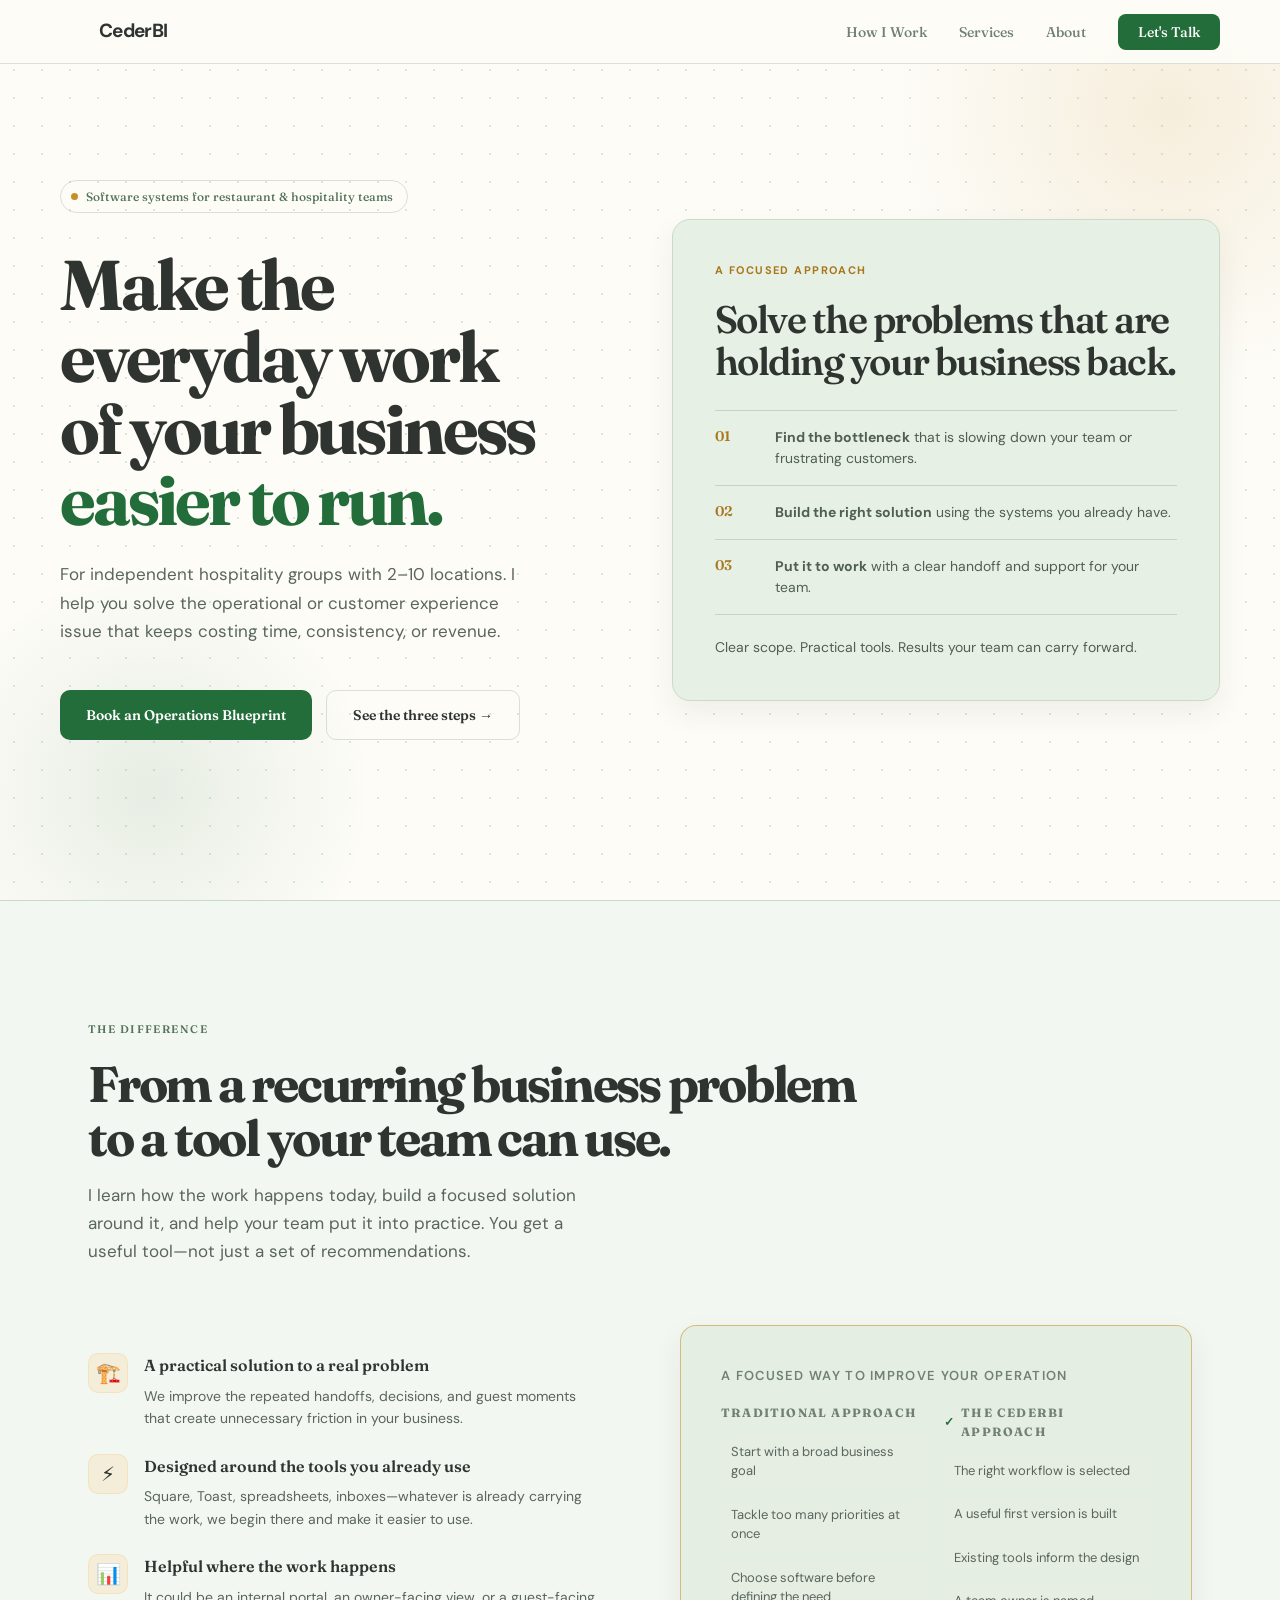
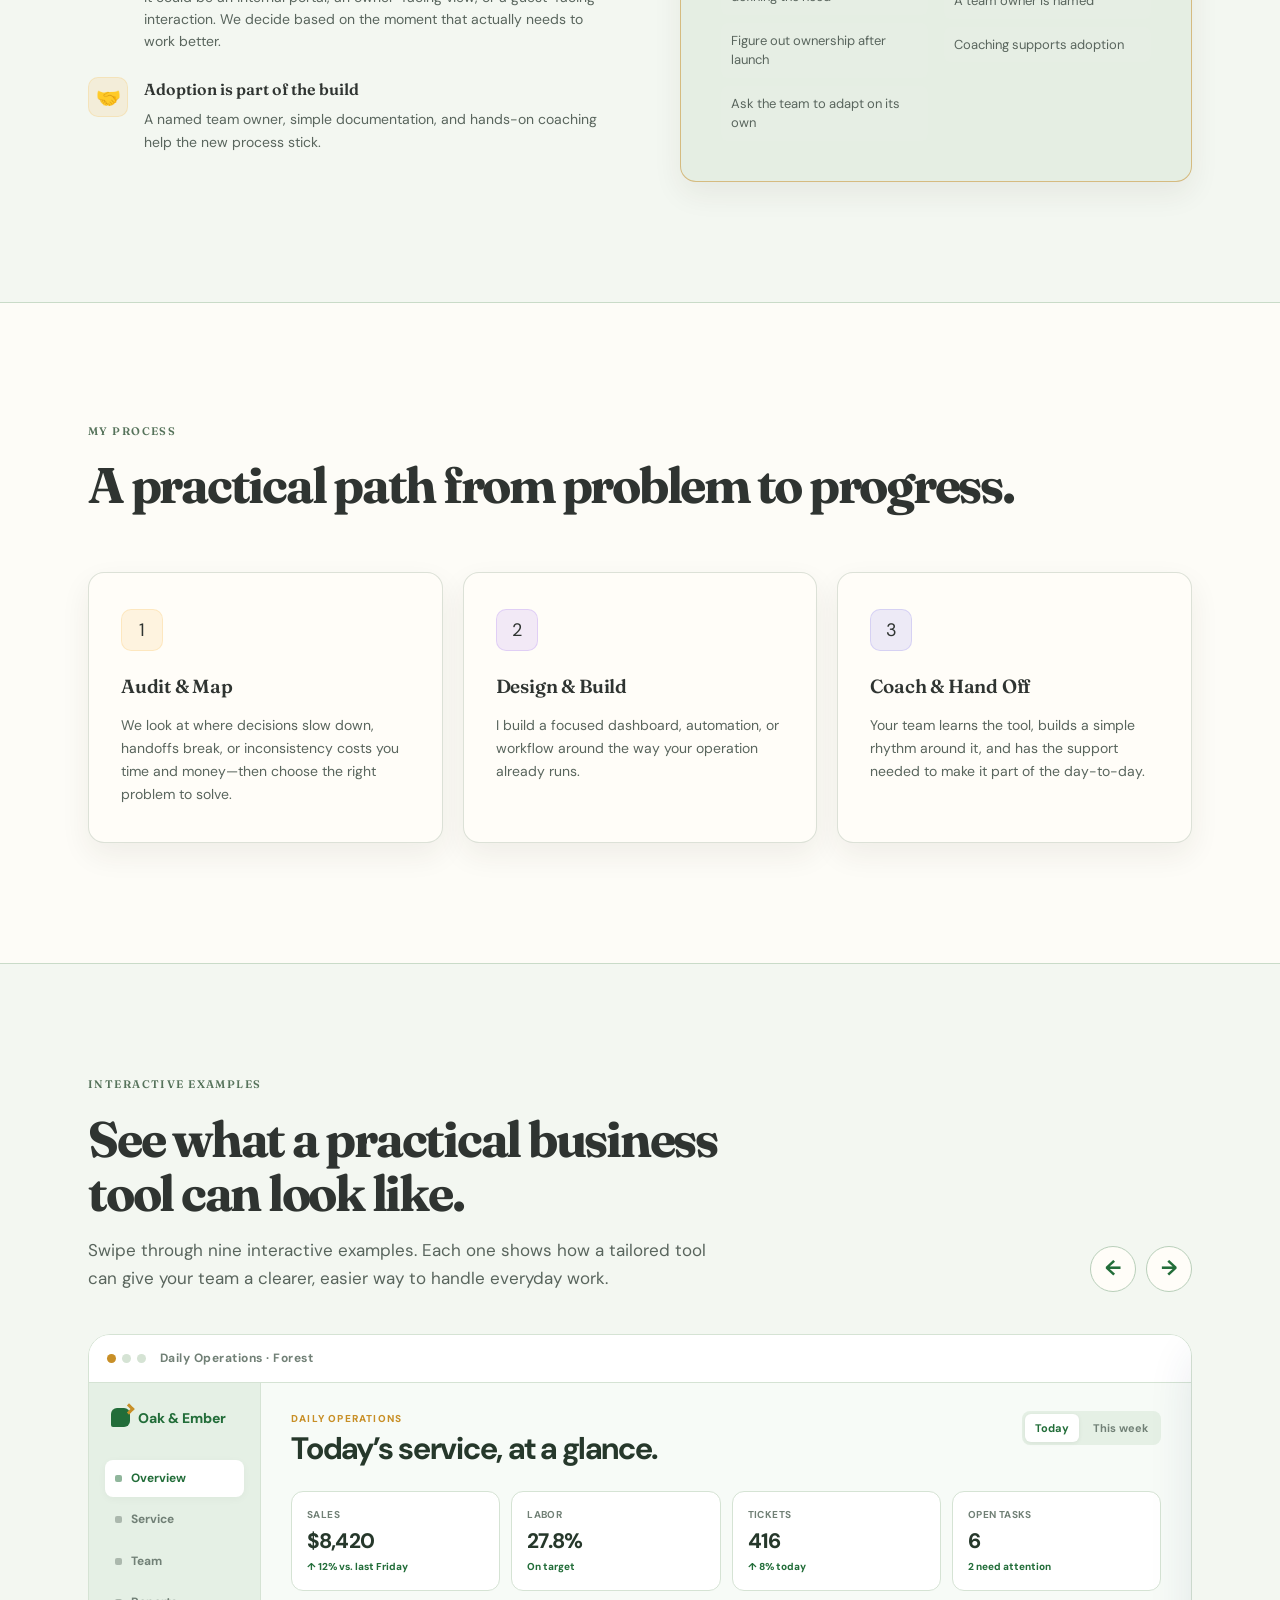
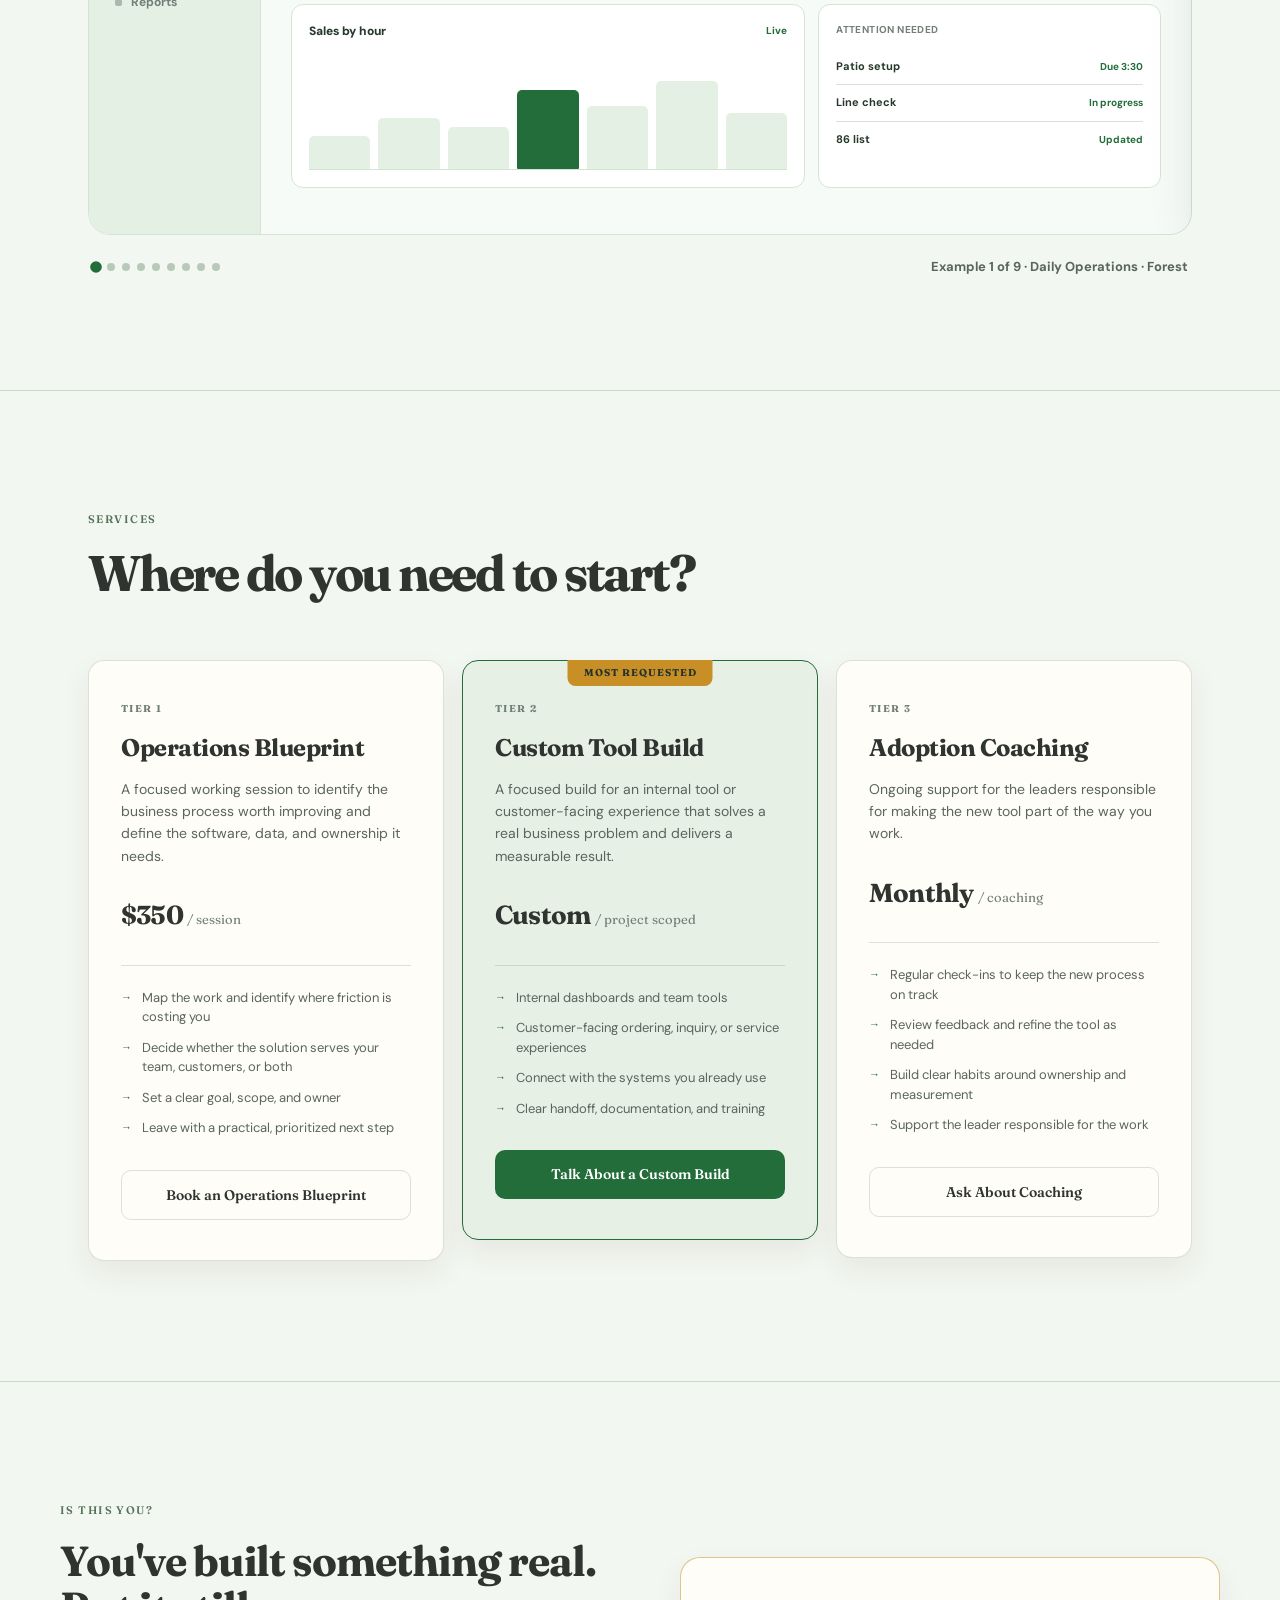
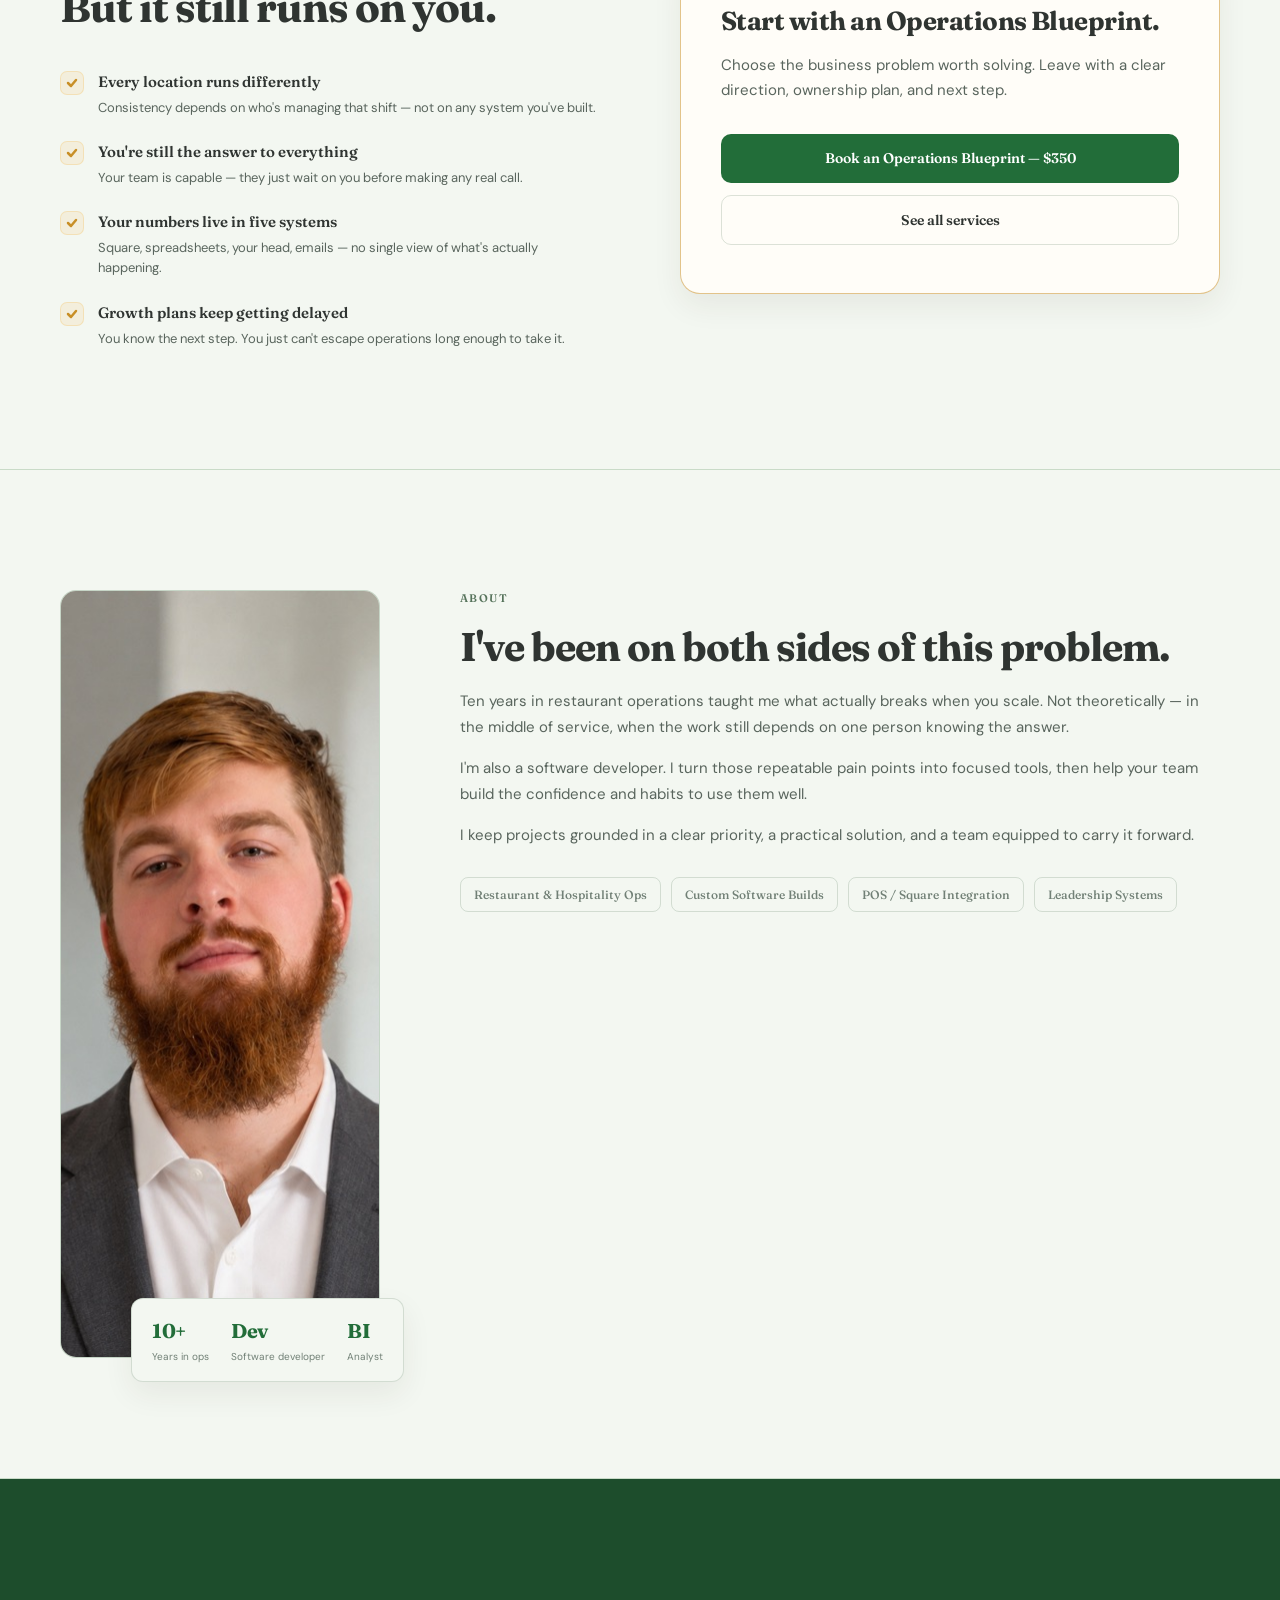
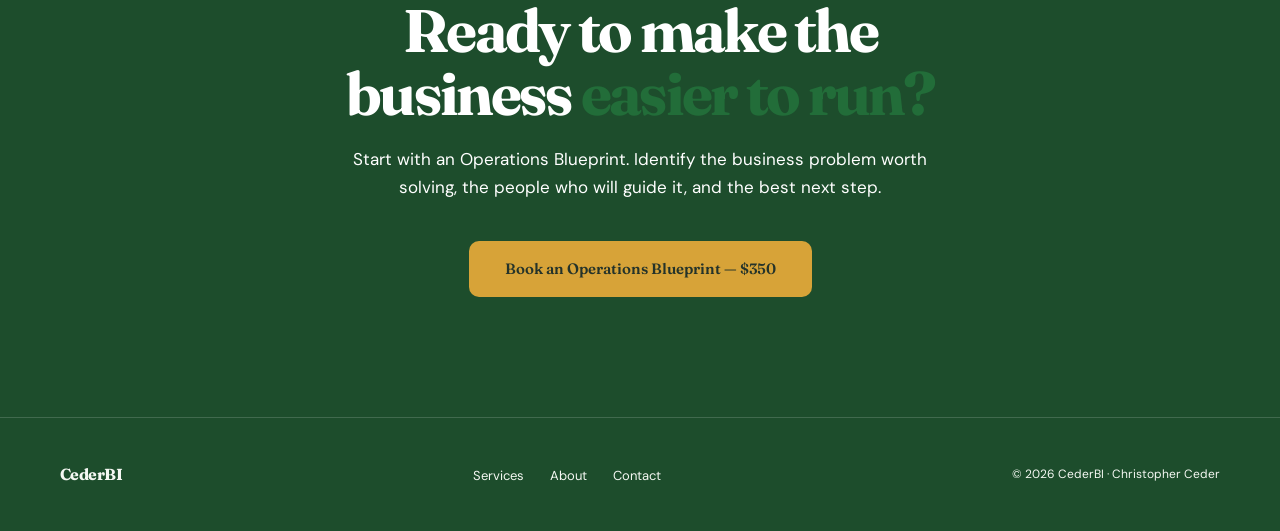
==== index.html @ c10fa360 "Add interactive product showcase and cache-bust site scripts" ====
<!DOCTYPE html>
<html lang="en">
<head>
  <meta charset="UTF-8" />
  <meta name="viewport" content="width=device-width, initial-scale=1.0" />
  <title>Workflow Tool Builder for Independent Hospitality Groups | CederBI</title>
  <meta name="description" content="CederBI helps independent hospitality groups with 2–10 locations solve operational and customer experience problems with practical tools their teams can own." />
  <link rel="canonical" href="https://cederbi.com/" />
  <meta property="og:title" content="CederBI | Workflow tools for independent hospitality groups" />
  <meta property="og:description" content="Practical tools that help hospitality teams solve the problems holding them back." />
  <meta property="og:type" content="website" />
  <meta property="og:url" content="https://cederbi.com/" />
  <meta property="og:image" content="https://cederbi.com/logo.png" />
  <meta name="twitter:card" content="summary" />
  <script type="application/ld+json">
  {
    "@context": "https://schema.org",
    "@type": "ProfessionalService",
    "name": "CederBI",
    "url": "https://cederbi.com/",
    "email": "christopher@cederbi.com",
    "telephone": "+1-512-540-5634",
    "description": "Workflow tools and adoption coaching for independent hospitality groups with 2–10 locations.",
    "founder": { "@type": "Person", "name": "Christopher Ceder" },
    "areaServed": ["Iowa", "Nebraska", "Texas"]
  }
  </script>

  <!-- FONTS: Fraunces (display) + DM Sans (body) -->
  <link rel="preconnect" href="https://fonts.googleapis.com" />
  <link rel="preconnect" href="https://fonts.gstatic.com" crossorigin />
  <link href="https://fonts.googleapis.com/css2?family=DM+Sans:wght@400;500;600;700&family=Fraunces:opsz,wght@9..144,500;9..144,600;9..144,700&display=swap" rel="stylesheet" />
  <link rel="icon" type="image/png" href="favicon.png" />
  <style>
    /* =====================================================
       CEDERBI — DESIGN SYSTEM
       Dark theme: deep blue-black canvas + amber/violet gradient accent
       ===================================================== */

    :root {
      /* — Backgrounds — */
      --bg-0: #090B0F;
      --bg-1: #0F1117;
      --bg-2: #14161E;
      --bg-3: #1A1C26;

      /* — Borders — */
      --bdr: rgba(255, 255, 255, 0.07);
      --bdr-hover: rgba(255, 255, 255, 0.14);
      --bdr-accent: rgba(124, 58, 237, 0.28);

      /* — Brand: amber → violet → indigo — */
      --c-amber:  #F59E0B;
      --c-violet: #7C3AED;
      --c-indigo: #4F46E5;
      --grad:   linear-gradient(135deg, #F59E0B 0%, #7C3AED 52%, #4F46E5 100%);
      --grad-h: linear-gradient(90deg,  #F59E0B 0%, #7C3AED 52%, #4F46E5 100%);

      /* — Text — */
      --t1: #F1F5F9;
      --t2: #94A3B8;
      --t3: #475569;

      /* — Typography — */
      --f-disp: 'Space Grotesk', system-ui, sans-serif;
      --f-body: 'Inter', system-ui, sans-serif;

      /* — Layout — */
      --max-w: 1160px;
      --sp: 120px;
      --r:  16px;
    }

    *, *::before, *::after { box-sizing: border-box; margin: 0; padding: 0; }
    html { scroll-behavior: smooth; }
    body {
      background: var(--bg-0);
      color: var(--t1);
      font-family: var(--f-body);
      font-size: 16px;
      line-height: 1.6;
      -webkit-font-smoothing: antialiased;
    }

    /* ---- SHARED UTILITIES ---- */
    .wrap {
      max-width: var(--max-w);
      margin: 0 auto;
      padding: 0 28px;
    }

    .grad-text {
      background: var(--grad);
      -webkit-background-clip: text;
      -webkit-text-fill-color: transparent;
      background-clip: text;
    }

    /* Gradient accent line between sections */
    .rule {
      width: 100%;
      height: 1px;
      background: var(--grad-h);
      opacity: 0.22;
    }

    .eyebrow {
      display: block;
      font-family: var(--f-disp);
      font-size: 11px;
      font-weight: 600;
      letter-spacing: 0.13em;
      text-transform: uppercase;
      color: var(--t3);
      margin-bottom: 18px;
    }

    /* ---- BUTTONS ---- */
    .btn {
      display: inline-flex;
      align-items: center;
      justify-content: center;
      gap: 8px;
      font-family: var(--f-disp);
      font-weight: 600;
      font-size: 14px;
      border-radius: 10px;
      text-decoration: none;
      padding: 13px 26px;
      transition: opacity 0.2s ease, transform 0.2s ease;
      cursor: pointer;
      border: none;
    }
    .btn:hover { transform: translateY(-1px); }

    .btn-primary {
      background: var(--grad);
      color: #07060A;
    }
    .btn-primary:hover { opacity: 0.87; }

    .btn-ghost {
      background: transparent;
      color: var(--t2);
      border: 1px solid var(--bdr);
    }
    .btn-ghost:hover { border-color: var(--bdr-hover); color: var(--t1); }

    /* ---- NAVIGATION ---- */
    nav {
      position: fixed;
      top: 0; left: 0; right: 0;
      z-index: 200;
      padding: 0 28px;
      height: 64px;
      display: flex;
      align-items: center;
      background: rgba(9, 11, 15, 0.65);
      backdrop-filter: blur(20px);
      -webkit-backdrop-filter: blur(20px);
      border-bottom: 1px solid var(--bdr);
      transition: background 0.3s;
    }

    .nav-inner {
      width: 100%;
      max-width: var(--max-w);
      margin: 0 auto;
      display: flex;
      align-items: center;
      justify-content: space-between;
    }

    .nav-logo {
      font-family: var(--f-disp);
      font-size: 18px;
      font-weight: 700;
      letter-spacing: -0.02em;
      color: var(--t1);
      text-decoration: none;
    }

    .nav-links {
      display: flex;
      align-items: center;
      gap: 32px;
      list-style: none;
    }
    .nav-links a {
      font-family: var(--f-disp);
      font-size: 14px;
      font-weight: 500;
      color: var(--t3);
      text-decoration: none;
      transition: color 0.2s;
    }
    .nav-links a:hover { color: var(--t1); }

    .nav-cta {
      font-family: var(--f-disp);
      font-size: 13px;
      font-weight: 600;
      background: var(--grad);
      color: #07060A !important;
      padding: 9px 20px;
      border-radius: 8px;
      text-decoration: none;
      transition: opacity 0.2s;
    }
    .nav-cta:hover { opacity: 0.85; }

    /* ---- HERO ---- */
    .hero {
      min-height: 100vh;
      padding: 120px 28px 100px;
      display: flex;
      align-items: center;
      position: relative;
      overflow: hidden;
    }

    /* Dot grid background */
    .hero::before {
      content: '';
      position: absolute;
      inset: 0;
      background-image: radial-gradient(circle, rgba(255,255,255,0.045) 1px, transparent 1px);
      background-size: 28px 28px;
      pointer-events: none;
    }

    /* Ambient glows */
    .hero-glow-v {
      position: absolute;
      top: -180px; right: -180px;
      width: 580px; height: 580px;
      background: radial-gradient(circle, rgba(124,58,237,0.11) 0%, transparent 68%);
      pointer-events: none;
    }

    .hero-glow-a {
      position: absolute;
      bottom: -120px; left: -80px;
      width: 460px; height: 460px;
      background: radial-gradient(circle, rgba(245,158,11,0.07) 0%, transparent 68%);
      pointer-events: none;
    }

    .hero-inner {
      position: relative;
      z-index: 1;
      max-width: var(--max-w);
      margin: 0 auto;
      width: 100%;
      display: grid;
      grid-template-columns: 1fr 1fr;
      gap: 64px;
      align-items: center;
    }

    .hero-left { display: flex; flex-direction: column; }

    .hero-pill {
      display: inline-flex;
      align-items: center;
      gap: 8px;
      border: 1px solid var(--bdr);
      border-radius: 100px;
      padding: 6px 14px 6px 10px;
      font-family: var(--f-disp);
      font-size: 12px;
      font-weight: 500;
      color: var(--t3);
      margin-bottom: 36px;
      width: fit-content;
    }

    .hero-pill-dot {
      width: 7px; height: 7px; border-radius: 50%;
      background: var(--c-amber);
    }

    .hero h1 {
      font-family: var(--f-disp);
      font-size: clamp(40px, 5.5vw, 72px);
      font-weight: 700;
      letter-spacing: -0.03em;
      line-height: 1.02;
      color: var(--t1);
      margin-bottom: 24px;
    }

    .hero-sub {
      font-size: 17px;
      color: var(--t2);
      line-height: 1.68;
      max-width: 460px;
      margin-bottom: 44px;
    }

    .hero-actions {
      display: flex;
      gap: 14px;
      flex-wrap: wrap;
    }

    /* Dashboard mockup */
    .dash-window {
      background: #0D0F18;
      border: 1px solid rgba(255,255,255,0.09);
      border-radius: 14px;
      overflow: hidden;
      box-shadow:
        0 0 0 1px rgba(124, 58, 237, 0.18),
        0 32px 64px rgba(0, 0, 0, 0.65);
    }

    .dash-chrome {
      display: flex;
      align-items: center;
      gap: 8px;
      padding: 10px 14px;
      border-bottom: 1px solid rgba(255,255,255,0.06);
      background: rgba(255,255,255,0.025);
    }

    .dash-chrome-dots { display: flex; gap: 5px; }
    .dash-chrome-dot { width: 9px; height: 9px; border-radius: 50%; }

    .dash-chrome-title {
      font-family: var(--f-disp);
      font-size: 11px;
      color: var(--t3);
      letter-spacing: 0.04em;
      margin-left: 6px;
    }

    .dash-body { padding: 14px; display: flex; flex-direction: column; gap: 10px; }

    .dash-kpis { display: grid; grid-template-columns: repeat(3,1fr); gap: 8px; }
    .dash-kpi {
      background: rgba(255,255,255,0.035);
      border: 1px solid rgba(255,255,255,0.07);
      border-radius: 8px;
      padding: 10px 12px;
    }
    .dash-kpi-val {
      font-family: var(--f-disp);
      font-size: 18px;
      font-weight: 700;
      color: var(--t1);
    }
    .dash-kpi-lbl {
      font-family: var(--f-disp);
      font-size: 10px;
      color: var(--t3);
      margin-top: 3px;
    }

    .dash-row { display: grid; grid-template-columns: 1fr 1fr; gap: 8px; }

    .dash-chart {
      background: rgba(255,255,255,0.025);
      border: 1px solid rgba(255,255,255,0.06);
      border-radius: 8px;
      padding: 10px 10px 6px;
    }
    .dash-chart-lbl {
      font-family: var(--f-disp);
      font-size: 10px;
      color: var(--t3);
      margin-bottom: 8px;
    }
    .dash-bars {
      display: flex;
      align-items: flex-end;
      gap: 4px;
      height: 52px;
    }
    .dash-bar {
      flex: 1;
      border-radius: 3px 3px 0 0;
      transform-origin: bottom;
      transform: scaleY(0);
      animation: growBar 0.8s cubic-bezier(0.34,1.56,0.64,1) forwards;
    }

    @keyframes growBar {
      to { transform: scaleY(1); }
    }

    .dash-log {
      background: rgba(255,255,255,0.025);
      border: 1px solid rgba(255,255,255,0.06);
      border-radius: 8px;
      padding: 10px 12px;
    }
    .dash-log-lbl {
      font-family: var(--f-disp);
      font-size: 10px;
      color: var(--t3);
      margin-bottom: 8px;
    }
    .dash-log-items { display: flex; flex-direction: column; gap: 8px; }
    .dash-log-item {
      display: flex;
      align-items: flex-start;
      gap: 7px;
      font-family: var(--f-disp);
      font-size: 10px;
      color: var(--t3);
      line-height: 1.4;
    }
    .dash-log-dot {
      width: 5px; height: 5px; border-radius: 50%;
      flex-shrink: 0; margin-top: 3px;
    }

    .dash-caption {
      font-family: var(--f-disp);
      font-size: 11px;
      color: var(--t3);
      text-align: center;
      margin-top: 12px;
      letter-spacing: 0.03em;
    }

    /* ---- SECTION BASE ---- */
    section { padding: var(--sp) 28px; }

    .sec-head {
      margin-bottom: 60px;
    }
    .sec-head h2 {
      font-family: var(--f-disp);
      font-size: clamp(30px, 4vw, 50px);
      font-weight: 700;
      letter-spacing: -0.025em;
      line-height: 1.08;
      color: var(--t1);
    }
    .sec-head p {
      margin-top: 16px;
      font-size: 17px;
      color: var(--t2);
      max-width: 500px;
      line-height: 1.65;
    }

    /* ---- THE BUILD: NOT ADVISE ---- */
    .differentiator {
      background: var(--bg-1);
    }

    .diff-grid {
      display: grid;
      grid-template-columns: 1fr 1fr;
      gap: 80px;
      align-items: center;
    }

    .diff-left h2 {
      font-family: var(--f-disp);
      font-size: clamp(28px, 3.5vw, 42px);
      font-weight: 700;
      letter-spacing: -0.025em;
      line-height: 1.1;
      color: var(--t1);
      margin-bottom: 28px;
    }

    .diff-points {
      list-style: none;
      display: flex;
      flex-direction: column;
      gap: 24px;
    }

    .diff-point {
      display: flex;
      gap: 16px;
      align-items: flex-start;
    }

    .diff-icon {
      width: 40px; height: 40px;
      border-radius: 10px;
      display: flex;
      align-items: center;
      justify-content: center;
      font-size: 20px;
      flex-shrink: 0;
      background: rgba(245,158,11,0.1);
      border: 1px solid rgba(245,158,11,0.15);
    }

    .diff-point h4 {
      font-family: var(--f-disp);
      font-size: 16px;
      font-weight: 600;
      color: var(--t1);
      margin-bottom: 6px;
    }

    .diff-point p {
      font-size: 14px;
      color: var(--t2);
      line-height: 1.6;
    }

    .diff-visual {
      background: var(--bg-2);
      border: 1px solid var(--bdr-accent);
      border-radius: 16px;
      padding: 40px;
      display: flex;
      flex-direction: column;
      gap: 28px;
    }

    .diff-compare {
      display: grid;
      grid-template-columns: 1fr 1fr;
      gap: 16px;
    }

    .diff-col h5 {
      font-family: var(--f-disp);
      font-size: 12px;
      font-weight: 700;
      text-transform: uppercase;
      letter-spacing: 0.1em;
      color: var(--t3);
      margin-bottom: 12px;
      display: flex;
      align-items: center;
      gap: 6px;
    }

    .diff-col-bad { color: var(--t3); }
    .diff-col-good { color: var(--c-amber); }

    .diff-items {
      list-style: none;
      display: flex;
      flex-direction: column;
      gap: 8px;
    }

    .diff-items li {
      font-size: 13px;
      color: var(--t2);
      line-height: 1.5;
      padding: 8px 10px;
      background: rgba(255,255,255,0.025);
      border-radius: 6px;
    }

    /* ---- APPROACH ---- */
    .approach {
      background: var(--bg-0);
    }

    .approach-grid {
      display: grid;
      grid-template-columns: repeat(3,1fr);
      gap: 20px;
    }

    .approach-card {
      background: var(--bg-1);
      border: 1px solid var(--bdr);
      border-radius: var(--r);
      padding: 36px 32px;
      transition: border-color 0.25s ease, transform 0.25s ease;
    }
    .approach-card:hover {
      border-color: var(--bdr-hover);
      transform: translateY(-2px);
    }

    .approach-icon {
      width: 42px; height: 42px;
      border-radius: 10px;
      display: flex;
      align-items: center;
      justify-content: center;
      font-size: 18px;
      margin-bottom: 20px;
    }

    .approach-card h3 {
      font-family: var(--f-disp);
      font-size: 19px;
      font-weight: 600;
      letter-spacing: -0.01em;
      color: var(--t1);
      margin-bottom: 12px;
    }
    .approach-card p {
      font-size: 14px;
      color: var(--t2);
      line-height: 1.65;
    }

    /* ---- SERVICES ---- */
    .services {
      background: var(--bg-1);
    }

    .services-grid {
      display: grid;
      grid-template-columns: repeat(3,1fr);
      gap: 18px;
      align-items: start;
    }

    .svc-card {
      border: 1px solid var(--bdr);
      border-radius: var(--r);
      padding: 40px 32px;
      background: var(--bg-2);
      transition: border-color 0.25s ease, transform 0.25s ease;
    }
    .svc-card:hover {
      border-color: var(--bdr-hover);
      transform: translateY(-2px);
    }

    .svc-card.svc-featured {
      border-color: var(--bdr-accent);
      position: relative;
    }

    .svc-badge {
      position: absolute;
      top: -1px; left: 50%;
      transform: translateX(-50%);
      background: var(--grad);
      color: #07060A;
      font-family: var(--f-disp);
      font-size: 10px;
      font-weight: 700;
      letter-spacing: 0.1em;
      text-transform: uppercase;
      padding: 5px 16px;
      border-radius: 0 0 8px 8px;
      white-space: nowrap;
    }

    .svc-tier {
      font-family: var(--f-disp);
      font-size: 10px;
      font-weight: 700;
      letter-spacing: 0.13em;
      text-transform: uppercase;
      color: var(--t3);
      margin-bottom: 12px;
    }

    .svc-card h3 {
      font-family: var(--f-disp);
      font-size: 24px;
      font-weight: 700;
      letter-spacing: -0.02em;
      color: var(--t1);
      margin-bottom: 10px;
    }

    .svc-desc {
      font-size: 14px;
      color: var(--t2);
      line-height: 1.6;
      margin-bottom: 28px;
    }

    .svc-price {
      font-family: var(--f-disp);
      font-size: 26px;
      font-weight: 700;
      letter-spacing: -0.03em;
      color: var(--t1);
      margin-bottom: 28px;
    }
    .svc-price small {
      font-size: 13px;
      font-weight: 400;
      color: var(--t3);
      letter-spacing: 0;
    }

    .svc-divider {
      height: 1px;
      background: var(--bdr);
      margin-bottom: 22px;
    }

    .svc-list {
      list-style: none;
      display: flex;
      flex-direction: column;
      gap: 11px;
      margin-bottom: 32px;
    }
    .svc-list li {
      display: flex;
      gap: 10px;
      font-size: 13px;
      color: var(--t2);
      line-height: 1.5;
    }
    .svc-list li::before {
      content: '→';
      font-family: var(--f-disp);
      font-size: 11px;
      color: var(--c-violet);
      flex-shrink: 0;
      margin-top: 1px;
    }

    /* ---- IS THIS YOU ---- */
    .ity {
      background: var(--bg-0);
    }

    .ity-inner {
      max-width: var(--max-w);
      margin: 0 auto;
      display: grid;
      grid-template-columns: 1fr 1fr;
      gap: 80px;
      align-items: center;
    }

    .ity-list {
      list-style: none;
      display: flex;
      flex-direction: column;
      gap: 22px;
    }

    .ity-item {
      display: flex;
      gap: 14px;
      align-items: flex-start;
    }

    .ity-check {
      width: 24px; height: 24px;
      border-radius: 7px;
      background: rgba(245,158,11,0.09);
      border: 1px solid rgba(245,158,11,0.18);
      display: flex;
      align-items: center;
      justify-content: center;
      flex-shrink: 0;
      margin-top: 1px;
    }
    .ity-check svg {
      width: 12px; height: 12px;
      stroke: var(--c-amber);
      fill: none;
      stroke-width: 2.5;
      stroke-linecap: round;
      stroke-linejoin: round;
    }

    .ity-item h4 {
      font-family: var(--f-disp);
      font-size: 15px;
      font-weight: 600;
      color: var(--t1);
      margin-bottom: 4px;
    }
    .ity-item p {
      font-size: 13px;
      color: var(--t2);
      line-height: 1.55;
    }

    .ity-card {
      background: var(--bg-1);
      border: 1px solid var(--bdr-accent);
      border-radius: 20px;
      padding: 48px 40px;
    }
    .ity-card h3 {
      font-family: var(--f-disp);
      font-size: 26px;
      font-weight: 700;
      letter-spacing: -0.02em;
      line-height: 1.2;
      color: var(--t1);
      margin-bottom: 16px;
    }
    .ity-card p {
      font-size: 15px;
      color: var(--t2);
      line-height: 1.65;
      margin-bottom: 32px;
    }
    .ity-card .btn {
      width: 100%;
      margin-bottom: 12px;
    }
    .ity-card .btn:last-child {
      margin-bottom: 0;
    }

    /* ---- ABOUT MINI ---- */
    .about-mini {
      background: var(--bg-1);
    }

    .about-inner {
      max-width: var(--max-w);
      margin: 0 auto;
      display: grid;
      grid-template-columns: 320px 1fr;
      gap: 80px;
      align-items: start;
    }

    .about-photo-wrap {
      position: relative;
    }

    .about-photo-placeholder {
      width: 100%;
      aspect-ratio: 3/4;
      background: var(--bg-2);
      border: 1px solid var(--bdr);
      border-radius: 16px;
      display: flex;
      align-items: center;
      justify-content: center;
      color: var(--t3);
      font-family: var(--f-disp);
      font-size: 12px;
    }

    .about-float-card {
      position: absolute;
      bottom: -24px; right: -24px;
      background: var(--bg-1);
      border: 1px solid var(--bdr);
      border-radius: 12px;
      padding: 16px 20px;
      backdrop-filter: blur(12px);
    }
    .about-float-stats {
      display: flex;
      gap: 22px;
    }
    .about-float-stat h5 {
      font-family: var(--f-disp);
      font-size: 20px;
      font-weight: 700;
      letter-spacing: -0.02em;
      background: var(--grad);
      -webkit-background-clip: text;
      -webkit-text-fill-color: transparent;
      background-clip: text;
    }
    .about-float-stat p {
      font-size: 10px;
      color: var(--t3);
      margin-top: 2px;
    }

    .about-content h2 {
      font-family: var(--f-disp);
      font-size: clamp(26px, 3.5vw, 40px);
      font-weight: 700;
      letter-spacing: -0.025em;
      line-height: 1.1;
      color: var(--t1);
      margin-bottom: 20px;
    }
    .about-content p {
      font-size: 15px;
      color: var(--t2);
      line-height: 1.7;
      margin-bottom: 16px;
    }

    .about-tags {
      display: flex;
      flex-wrap: wrap;
      gap: 10px;
      margin-top: 28px;
    }
    .about-tag {
      font-family: var(--f-disp);
      font-size: 12px;
      font-weight: 500;
      color: var(--t3);
      border: 1px solid var(--bdr);
      border-radius: 8px;
      padding: 7px 13px;
    }

    /* ---- FINAL CTA ---- */
    .final-cta {
      background: var(--bg-0);
      padding: var(--sp) 28px;
      text-align: center;
    }
    .final-cta-inner {
      max-width: 600px;
      margin: 0 auto;
    }

    .final-cta h2 {
      font-family: var(--f-disp);
      font-size: clamp(34px, 5vw, 60px);
      font-weight: 700;
      letter-spacing: -0.03em;
      line-height: 1.05;
      color: var(--t1);
      margin-bottom: 20px;
    }
    .final-cta p {
      font-size: 17px;
      color: var(--t2);
      line-height: 1.65;
      margin-bottom: 40px;
    }

    /* ---- FOOTER ---- */
    footer {
      border-top: 1px solid var(--bdr);
      padding: 44px 28px;
      background: var(--bg-0);
    }
    .footer-inner {
      max-width: var(--max-w);
      margin: 0 auto;
      display: flex;
      align-items: center;
      justify-content: space-between;
    }
    .footer-logo {
      font-family: var(--f-disp);
      font-size: 16px;
      font-weight: 700;
      color: var(--t1);
      text-decoration: none;
    }
    .footer-nav {
      display: flex;
      gap: 26px;
      list-style: none;
    }
    .footer-nav a {
      font-size: 13px;
      color: var(--t3);
      text-decoration: none;
      transition: color 0.2s;
    }
    .footer-nav a:hover {
      color: var(--t1);
    }
    .footer-copy {
      font-size: 12px;
      color: var(--t3);
    }

    /* ---- REVEAL ---- */
    .reveal {
      opacity: 0;
      transform: translateY(22px);
      transition: opacity 0.65s ease, transform 0.65s ease;
    }
    .reveal.in {
      opacity: 1;
      transform: translateY(0);
    }
    .d1 { transition-delay: 0.08s; }
    .d2 { transition-delay: 0.16s; }
    .d3 { transition-delay: 0.24s; }

    @media (prefers-reduced-motion: reduce) {
      .reveal { opacity: 1; transform: none; transition: none; }
      .dash-bar { animation: none; transform: scaleY(1); }
    }

    /* ---- RESPONSIVE ---- */
    @media (max-width: 960px) {
      :root { --sp: 80px; }

      .hero-inner {
        grid-template-columns: 1fr;
      }
      .hero-right {
        display: none;
      }

      .diff-grid,
      .approach-grid,
      .services-grid,
      .ity-inner {
        grid-template-columns: 1fr;
        gap: 48px;
      }

      .about-inner {
        grid-template-columns: 1fr;
      }
      .about-float-card {
        position: static;
        margin-top: 16px;
      }

      .footer-inner {
        flex-direction: column;
        gap: 20px;
        text-align: center;
      }
      .footer-nav {
        justify-content: center;
      }

      nav .nav-links {
        display: none;
      }
    }
  </style>
  <link rel="stylesheet" href="site.css?v=20260731-1" />
</head>
<body>
  <a class="skip-link" href="#main-content">Skip to content</a>

  <!-- ===================== NAVIGATION ===================== -->
  <nav id="nav">
    <div class="nav-inner">
      <a class="nav-logo" href="index.html"><span class="brand-mark" aria-hidden="true"><img src="logo.png" alt="" /></span><span>CederBI</span></a>
      <button class="nav-toggle" type="button" aria-expanded="false" aria-controls="primary-navigation">Menu</button>
      <ul class="nav-links" id="primary-navigation">
        <li><a href="#approach">How I Work</a></li>
        <li><a href="services.html">Services</a></li>
        <li><a href="about.html">About</a></li>
        <li><a class="nav-cta" href="contact.html">Let's Talk</a></li>
      </ul>
    </div>
  </nav>

  <main id="main-content">

  <!-- ===================== HERO ===================== -->
  <section class="hero">
    <div class="hero-glow-v"></div>
    <div class="hero-glow-a"></div>
    <div class="hero-inner">

      <div class="hero-left reveal">
        <div class="hero-pill">
          <span class="hero-pill-dot"></span>
          Software systems for restaurant & hospitality teams
        </div>
        <h1>
          Make the everyday work<br>of your business
          <span class="grad-text">easier to run.</span>
        </h1>
        <p class="hero-sub">
          For independent hospitality groups with 2–10 locations. I help you solve the operational or customer experience issue that keeps costing time, consistency, or revenue.
        </p>
        <div class="hero-actions">
          <a class="btn btn-primary" href="contact.html">Book an Operations Blueprint</a>
          <a class="btn btn-ghost" href="#approach">See the three steps →</a>
        </div>
      </div>

      <aside class="hero-right reveal d2 focus-card" aria-label="What a focused CederBI project delivers">
        <p class="focus-card-label">A focused approach</p>
        <h2>Solve the problems that are holding your business back.</h2>
        <div class="focus-card-steps">
          <div><span>01</span><p><strong>Find the bottleneck</strong> that is slowing down your team or frustrating customers.</p></div>
          <div><span>02</span><p><strong>Build the right solution</strong> using the systems you already have.</p></div>
          <div><span>03</span><p><strong>Put it to work</strong> with a clear handoff and support for your team.</p></div>
        </div>
        <p class="focus-card-note">Clear scope. Practical tools. Results your team can carry forward.</p>
      </aside>

    </div>
  </section>

  <div class="rule"></div>

  <!-- ===================== THE DIFFERENTIATOR: I BUILD, NOT ADVISE ===================== -->
  <section class="differentiator">
    <div class="wrap">
      <div class="sec-head reveal">
        <span class="eyebrow">The Difference</span>
        <h2>From a recurring business problem<br>to a tool your team can use.</h2>
        <p>I learn how the work happens today, build a focused solution around it, and help your team put it into practice. You get a useful tool—not just a set of recommendations.</p>
      </div>

      <div class="diff-grid">
        <div class="reveal">
          <ul class="diff-points">
            <li class="diff-point">
              <div class="diff-icon">🏗️</div>
              <div>
                <h4>A practical solution to a real problem</h4>
                <p>We improve the repeated handoffs, decisions, and guest moments that create unnecessary friction in your business.</p>
              </div>
            </li>
            <li class="diff-point">
              <div class="diff-icon">⚡</div>
              <div>
                <h4>Designed around the tools you already use</h4>
                <p>Square, Toast, spreadsheets, inboxes—whatever is already carrying the work, we begin there and make it easier to use.</p>
              </div>
            </li>
            <li class="diff-point">
              <div class="diff-icon">📊</div>
              <div>
                <h4>Helpful where the work happens</h4>
                <p>It could be an internal portal, an owner-facing view, or a guest-facing interaction. We decide based on the moment that actually needs to work better.</p>
              </div>
            </li>
            <li class="diff-point">
              <div class="diff-icon">🤝</div>
              <div>
                <h4>Adoption is part of the build</h4>
                <p>A named team owner, simple documentation, and hands-on coaching help the new process stick.</p>
              </div>
            </li>
          </ul>
        </div>

        <div class="diff-visual reveal d2">
          <div>
            <p style="font-size:13px;color:var(--t3);margin-bottom:16px;text-transform:uppercase;letter-spacing:0.1em;font-weight:600;">A focused way to improve your operation</p>
            <div class="diff-compare">
              <div class="diff-col">
                <h5 class="diff-col-bad">Traditional approach</h5>
                <ul class="diff-items">
                  <li>Start with a broad business goal</li>
                  <li>Tackle too many priorities at once</li>
                  <li>Choose software before defining the need</li>
                  <li>Figure out ownership after launch</li>
                  <li>Ask the team to adapt on its own</li>
                </ul>
              </div>
              <div class="diff-col">
                <h5 class="diff-col-good"><span style="color:#226D39;">✓</span> The CederBI approach</h5>
                <ul class="diff-items">
                  <li>The right workflow is selected</li>
                  <li>A useful first version is built</li>
                  <li>Existing tools inform the design</li>
                  <li>A team owner is named</li>
                  <li>Coaching supports adoption</li>
                </ul>
              </div>
            </div>
          </div>
        </div>
      </div>
    </div>
  </section>

  <div class="rule"></div>

  <!-- ===================== APPROACH ===================== -->
  <section class="approach" id="approach">
    <div class="wrap">
      <div class="sec-head reveal">
        <span class="eyebrow">My Process</span>
        <h2>A practical path from problem to progress.</h2>
      </div>
      <div class="approach-grid">
        <div class="approach-card reveal d1">
          <div class="approach-icon" style="background:rgba(245,158,11,0.1);border:1px solid rgba(245,158,11,0.15);">1</div>
          <h3>Audit & Map</h3>
          <p>We look at where decisions slow down, handoffs break, or inconsistency costs you time and money—then choose the right problem to solve.</p>
        </div>
        <div class="approach-card reveal d2">
          <div class="approach-icon" style="background:rgba(124,58,237,0.1);border:1px solid rgba(124,58,237,0.15);">2</div>
          <h3>Design & Build</h3>
          <p>I build a focused dashboard, automation, or workflow around the way your operation already runs.</p>
        </div>
        <div class="approach-card reveal d3">
          <div class="approach-icon" style="background:rgba(79,70,229,0.1);border:1px solid rgba(79,70,229,0.15);">3</div>
          <h3>Coach & Hand Off</h3>
          <p>Your team learns the tool, builds a simple rhythm around it, and has the support needed to make it part of the day-to-day.</p>
        </div>
      </div>
    </div>
  </section>

  <div class="rule"></div>

  <!-- ===================== INTERACTIVE PRODUCT SHOWCASE ===================== -->
  <section class="product-showcase" id="product-showcase">
    <div class="wrap">
      <div class="showcase-head reveal">
        <div class="sec-head">
          <span class="eyebrow">Interactive examples</span>
          <h2>See what a practical business tool can look like.</h2>
          <p>Swipe through nine interactive examples. Each one shows how a tailored tool can give your team a clearer, easier way to handle everyday work.</p>
        </div>
        <div class="showcase-controls" aria-label="Demo navigation">
          <button class="showcase-arrow" type="button" data-demo-prev aria-label="Previous example">←</button>
          <button class="showcase-arrow" type="button" data-demo-next aria-label="Next example">→</button>
        </div>
      </div>

      <div class="demo-viewport reveal d1" data-demo-carousel tabindex="0" aria-label="Interactive business tool examples">
        <div class="demo-track">
          <!-- Daily operations: Forest -->
          <article class="demo-slide demo-theme-forest" aria-label="Daily Operations dashboard in forest green">
            <div class="demo-frame">
              <div class="demo-window-bar"><i class="demo-window-dot"></i><i class="demo-window-dot"></i><i class="demo-window-dot"></i><span class="demo-window-title">Daily Operations · Forest</span></div>
              <div class="demo-shell">
                <aside class="demo-sidebar"><div class="demo-brand"><i class="demo-brand-mark"></i>Oak &amp; Ember</div><div class="demo-nav-item is-current">Overview</div><div class="demo-nav-item">Service</div><div class="demo-nav-item">Team</div><div class="demo-nav-item">Reports</div></aside>
                <div class="demo-main"><div class="demo-main-top"><div><p class="demo-kicker">Daily operations</p><h3>Today’s service, at a glance.</h3></div><div class="demo-tabs"><button type="button" class="is-active" aria-pressed="true">Today</button><button type="button" aria-pressed="false">This week</button></div></div><div class="demo-metrics"><div class="demo-metric"><p>Sales</p><strong>$8,420</strong><span>↑ 12% vs. last Friday</span></div><div class="demo-metric"><p>Labor</p><strong>27.8%</strong><span>On target</span></div><div class="demo-metric"><p>Tickets</p><strong>416</strong><span>↑ 8% today</span></div><div class="demo-metric"><p>Open tasks</p><strong>6</strong><span>2 need attention</span></div></div><div class="demo-bottom"><div class="demo-chart"><div class="demo-chart-head">Sales by hour <span>Live</span></div><div class="demo-bars"><i style="height:34%"></i><i style="height:53%"></i><i style="height:43%"></i><i class="is-highlight" style="height:82%"></i><i style="height:65%"></i><i style="height:91%"></i><i style="height:58%"></i></div></div><div class="demo-list"><p class="demo-list-title">Attention needed</p><div class="demo-list-row">Patio setup <span>Due 3:30</span></div><div class="demo-list-row">Line check <span>In progress</span></div><div class="demo-list-row">86 list <span>Updated</span></div></div></div></div>
              </div>
            </div>
          </article>

          <!-- Daily operations: Navy -->
          <article class="demo-slide demo-theme-navy" aria-label="Daily Operations dashboard in navy blue">
            <div class="demo-frame"><div class="demo-window-bar"><i class="demo-window-dot"></i><i class="demo-window-dot"></i><i class="demo-window-dot"></i><span class="demo-window-title">Daily Operations · Navy</span></div><div class="demo-shell"><aside class="demo-sidebar"><div class="demo-brand"><i class="demo-brand-mark"></i>Field &amp; Fork</div><div class="demo-nav-item is-current">Overview</div><div class="demo-nav-item">Service</div><div class="demo-nav-item">Team</div><div class="demo-nav-item">Reports</div></aside><div class="demo-main"><div class="demo-main-top"><div><p class="demo-kicker">Daily operations</p><h3>Keep the day moving forward.</h3></div><div class="demo-tabs"><button type="button" class="is-active" aria-pressed="true">Today</button><button type="button" aria-pressed="false">This week</button></div></div><div class="demo-metrics"><div class="demo-metric"><p>Sales</p><strong>$11,260</strong><span>↑ 9% vs. last Friday</span></div><div class="demo-metric"><p>Labor</p><strong>29.1%</strong><span>On target</span></div><div class="demo-metric"><p>Tickets</p><strong>538</strong><span>↑ 11% today</span></div><div class="demo-metric"><p>Open tasks</p><strong>4</strong><span>1 needs attention</span></div></div><div class="demo-bottom"><div class="demo-chart"><div class="demo-chart-head">Sales by hour <span>Live</span></div><div class="demo-bars"><i style="height:28%"></i><i style="height:46%"></i><i style="height:60%"></i><i class="is-highlight" style="height:77%"></i><i style="height:70%"></i><i style="height:88%"></i><i style="height:63%"></i></div></div><div class="demo-list"><p class="demo-list-title">Attention needed</p><div class="demo-list-row">Prep complete <span>4:00</span></div><div class="demo-list-row">Labor check <span>Review</span></div><div class="demo-list-row">Private event <span>Confirmed</span></div></div></div></div></div></div>
          </article>

          <!-- Daily operations: Sand -->
          <article class="demo-slide demo-theme-sand" aria-label="Daily Operations dashboard in warm sand">
            <div class="demo-frame"><div class="demo-window-bar"><i class="demo-window-dot"></i><i class="demo-window-dot"></i><i class="demo-window-dot"></i><span class="demo-window-title">Daily Operations · Sand</span></div><div class="demo-shell"><aside class="demo-sidebar"><div class="demo-brand"><i class="demo-brand-mark"></i>Market Table</div><div class="demo-nav-item is-current">Overview</div><div class="demo-nav-item">Service</div><div class="demo-nav-item">Team</div><div class="demo-nav-item">Reports</div></aside><div class="demo-main"><div class="demo-main-top"><div><p class="demo-kicker">Daily operations</p><h3>The essentials, all in one place.</h3></div><div class="demo-tabs"><button type="button" class="is-active" aria-pressed="true">Today</button><button type="button" aria-pressed="false">This week</button></div></div><div class="demo-metrics"><div class="demo-metric"><p>Sales</p><strong>$6,915</strong><span>↑ 6% vs. last Friday</span></div><div class="demo-metric"><p>Labor</p><strong>26.4%</strong><span>Under target</span></div><div class="demo-metric"><p>Tickets</p><strong>352</strong><span>↑ 4% today</span></div><div class="demo-metric"><p>Open tasks</p><strong>7</strong><span>3 need attention</span></div></div><div class="demo-bottom"><div class="demo-chart"><div class="demo-chart-head">Sales by hour <span>Live</span></div><div class="demo-bars"><i style="height:31%"></i><i style="height:44%"></i><i style="height:55%"></i><i class="is-highlight" style="height:76%"></i><i style="height:61%"></i><i style="height:83%"></i><i style="height:54%"></i></div></div><div class="demo-list"><p class="demo-list-title">Attention needed</p><div class="demo-list-row">Menu count <span>Due 3:00</span></div><div class="demo-list-row">Vendor delivery <span>Arriving</span></div><div class="demo-list-row">Closing list <span>Ready</span></div></div></div></div></div></div>
          </article>

          <!-- Location scorecard: Forest -->
          <article class="demo-slide demo-theme-forest" aria-label="Location Scorecard dashboard in forest green">
            <div class="demo-frame"><div class="demo-window-bar"><i class="demo-window-dot"></i><i class="demo-window-dot"></i><i class="demo-window-dot"></i><span class="demo-window-title">Location Scorecard · Forest</span></div><div class="demo-shell"><aside class="demo-sidebar"><div class="demo-brand"><i class="demo-brand-mark"></i>Oak &amp; Ember</div><div class="demo-nav-item">Overview</div><div class="demo-nav-item is-current">Locations</div><div class="demo-nav-item">Team</div><div class="demo-nav-item">Reports</div></aside><div class="demo-main"><div class="demo-main-top"><div><p class="demo-kicker">Location scorecard</p><h3>See how every location is performing.</h3></div><div class="demo-tabs"><button type="button" class="is-active" aria-pressed="true">This week</button><button type="button" aria-pressed="false">This month</button></div></div><div class="demo-metrics"><div class="demo-metric"><p>Total sales</p><strong>$128k</strong><span>↑ 8% this week</span></div><div class="demo-metric"><p>Average labor</p><strong>28.2%</strong><span>On target</span></div><div class="demo-metric"><p>Guest score</p><strong>4.7</strong><span>↑ .2 points</span></div><div class="demo-metric"><p>Priority items</p><strong>3</strong><span>Assigned today</span></div></div><div class="demo-location-grid"><div class="demo-location"><h4>Downtown</h4><p>Sales <strong>$46.2k</strong></p><p>Labor <strong>27.4%</strong></p><p>Guest score <strong>4.8</strong></p><div class="demo-progress"><i style="width:87%"></i></div></div><div class="demo-location"><h4>North Loop</h4><p>Sales <strong>$40.8k</strong></p><p>Labor <strong>29.1%</strong></p><p>Guest score <strong>4.6</strong></p><div class="demo-progress"><i style="width:78%"></i></div></div><div class="demo-location"><h4>Riverside</h4><p>Sales <strong>$41.0k</strong></p><p>Labor <strong>28.0%</strong></p><p>Guest score <strong>4.7</strong></p><div class="demo-progress"><i style="width:82%"></i></div></div></div></div></div></div>
          </article>

          <!-- Location scorecard: Navy -->
          <article class="demo-slide demo-theme-navy" aria-label="Location Scorecard dashboard in navy blue">
            <div class="demo-frame"><div class="demo-window-bar"><i class="demo-window-dot"></i><i class="demo-window-dot"></i><i class="demo-window-dot"></i><span class="demo-window-title">Location Scorecard · Navy</span></div><div class="demo-shell"><aside class="demo-sidebar"><div class="demo-brand"><i class="demo-brand-mark"></i>Field &amp; Fork</div><div class="demo-nav-item">Overview</div><div class="demo-nav-item is-current">Locations</div><div class="demo-nav-item">Team</div><div class="demo-nav-item">Reports</div></aside><div class="demo-main"><div class="demo-main-top"><div><p class="demo-kicker">Location scorecard</p><h3>Give every manager the same clear view.</h3></div><div class="demo-tabs"><button type="button" class="is-active" aria-pressed="true">This week</button><button type="button" aria-pressed="false">This month</button></div></div><div class="demo-metrics"><div class="demo-metric"><p>Total sales</p><strong>$176k</strong><span>↑ 10% this week</span></div><div class="demo-metric"><p>Average labor</p><strong>27.6%</strong><span>On target</span></div><div class="demo-metric"><p>Guest score</p><strong>4.6</strong><span>↑ .1 points</span></div><div class="demo-metric"><p>Priority items</p><strong>5</strong><span>Assigned today</span></div></div><div class="demo-location-grid"><div class="demo-location"><h4>Central</h4><p>Sales <strong>$58.8k</strong></p><p>Labor <strong>26.9%</strong></p><p>Guest score <strong>4.7</strong></p><div class="demo-progress"><i style="width:90%"></i></div></div><div class="demo-location"><h4>Midtown</h4><p>Sales <strong>$55.4k</strong></p><p>Labor <strong>28.4%</strong></p><p>Guest score <strong>4.5</strong></p><div class="demo-progress"><i style="width:76%"></i></div></div><div class="demo-location"><h4>Eastside</h4><p>Sales <strong>$61.8k</strong></p><p>Labor <strong>27.5%</strong></p><p>Guest score <strong>4.6</strong></p><div class="demo-progress"><i style="width:84%"></i></div></div></div></div></div></div>
          </article>

          <!-- Location scorecard: Sand -->
          <article class="demo-slide demo-theme-sand" aria-label="Location Scorecard dashboard in warm sand">
            <div class="demo-frame"><div class="demo-window-bar"><i class="demo-window-dot"></i><i class="demo-window-dot"></i><i class="demo-window-dot"></i><span class="demo-window-title">Location Scorecard · Sand</span></div><div class="demo-shell"><aside class="demo-sidebar"><div class="demo-brand"><i class="demo-brand-mark"></i>Market Table</div><div class="demo-nav-item">Overview</div><div class="demo-nav-item is-current">Locations</div><div class="demo-nav-item">Team</div><div class="demo-nav-item">Reports</div></aside><div class="demo-main"><div class="demo-main-top"><div><p class="demo-kicker">Location scorecard</p><h3>Spot where support will make the difference.</h3></div><div class="demo-tabs"><button type="button" class="is-active" aria-pressed="true">This week</button><button type="button" aria-pressed="false">This month</button></div></div><div class="demo-metrics"><div class="demo-metric"><p>Total sales</p><strong>$94k</strong><span>↑ 5% this week</span></div><div class="demo-metric"><p>Average labor</p><strong>28.9%</strong><span>On target</span></div><div class="demo-metric"><p>Guest score</p><strong>4.8</strong><span>↑ .3 points</span></div><div class="demo-metric"><p>Priority items</p><strong>2</strong><span>Assigned today</span></div></div><div class="demo-location-grid"><div class="demo-location"><h4>Hillcrest</h4><p>Sales <strong>$34.1k</strong></p><p>Labor <strong>28.6%</strong></p><p>Guest score <strong>4.9</strong></p><div class="demo-progress"><i style="width:92%"></i></div></div><div class="demo-location"><h4>Parkway</h4><p>Sales <strong>$29.8k</strong></p><p>Labor <strong>29.7%</strong></p><p>Guest score <strong>4.6</strong></p><div class="demo-progress"><i style="width:74%"></i></div></div><div class="demo-location"><h4>Southside</h4><p>Sales <strong>$30.1k</strong></p><p>Labor <strong>28.5%</strong></p><p>Guest score <strong>4.8</strong></p><div class="demo-progress"><i style="width:86%"></i></div></div></div></div></div></div>
          </article>

          <!-- Guest experience: Forest -->
          <article class="demo-slide demo-theme-forest" aria-label="Guest Experience dashboard in forest green">
            <div class="demo-frame"><div class="demo-window-bar"><i class="demo-window-dot"></i><i class="demo-window-dot"></i><i class="demo-window-dot"></i><span class="demo-window-title">Guest Experience · Forest</span></div><div class="demo-shell"><aside class="demo-sidebar"><div class="demo-brand"><i class="demo-brand-mark"></i>Oak &amp; Ember</div><div class="demo-nav-item">Overview</div><div class="demo-nav-item">Service</div><div class="demo-nav-item is-current">Guest care</div><div class="demo-nav-item">Reports</div></aside><div class="demo-main"><div class="demo-main-top"><div><p class="demo-kicker">Guest experience</p><h3>Make every guest feel looked after.</h3></div><div class="demo-tabs"><button type="button" class="is-active" aria-pressed="true">Inbox</button><button type="button" aria-pressed="false">Follow-ups</button></div></div><div class="demo-metrics"><div class="demo-metric"><p>Open requests</p><strong>12</strong><span>4 new today</span></div><div class="demo-metric"><p>Average reply</p><strong>18m</strong><span>↓ 7m this week</span></div><div class="demo-metric"><p>Resolved</p><strong>94%</strong><span>↑ 3% this month</span></div><div class="demo-metric"><p>VIP arrivals</p><strong>3</strong><span>Tonight</span></div></div><div class="demo-queue"><div class="demo-queue-card"><h4>Guest requests</h4><div class="demo-ticket"><i class="demo-ticket-dot"></i>Private dining inquiry <span>8m</span></div><div class="demo-ticket"><i class="demo-ticket-dot is-green"></i>Anniversary note <span>14m</span></div><div class="demo-ticket"><i class="demo-ticket-dot"></i>Dietary question <span>21m</span></div></div><div class="demo-queue-card"><h4>Next best actions</h4><div class="demo-ticket"><i class="demo-ticket-dot is-green"></i>Confirm 7:30 reservation <span>Assigned</span></div><div class="demo-ticket"><i class="demo-ticket-dot"></i>Reply to catering lead <span>Due now</span></div><div class="demo-ticket"><i class="demo-ticket-dot is-green"></i>Prepare VIP table <span>5:45</span></div></div></div></div></div></div>
          </article>

          <!-- Guest experience: Navy -->
          <article class="demo-slide demo-theme-navy" aria-label="Guest Experience dashboard in navy blue">
            <div class="demo-frame"><div class="demo-window-bar"><i class="demo-window-dot"></i><i class="demo-window-dot"></i><i class="demo-window-dot"></i><span class="demo-window-title">Guest Experience · Navy</span></div><div class="demo-shell"><aside class="demo-sidebar"><div class="demo-brand"><i class="demo-brand-mark"></i>Field &amp; Fork</div><div class="demo-nav-item">Overview</div><div class="demo-nav-item">Service</div><div class="demo-nav-item is-current">Guest care</div><div class="demo-nav-item">Reports</div></aside><div class="demo-main"><div class="demo-main-top"><div><p class="demo-kicker">Guest experience</p><h3>Keep every conversation moving.</h3></div><div class="demo-tabs"><button type="button" class="is-active" aria-pressed="true">Inbox</button><button type="button" aria-pressed="false">Follow-ups</button></div></div><div class="demo-metrics"><div class="demo-metric"><p>Open requests</p><strong>18</strong><span>6 new today</span></div><div class="demo-metric"><p>Average reply</p><strong>14m</strong><span>↓ 9m this week</span></div><div class="demo-metric"><p>Resolved</p><strong>96%</strong><span>↑ 2% this month</span></div><div class="demo-metric"><p>VIP arrivals</p><strong>5</strong><span>Tonight</span></div></div><div class="demo-queue"><div class="demo-queue-card"><h4>Guest requests</h4><div class="demo-ticket"><i class="demo-ticket-dot"></i>Large party request <span>4m</span></div><div class="demo-ticket"><i class="demo-ticket-dot is-green"></i>Order update <span>11m</span></div><div class="demo-ticket"><i class="demo-ticket-dot"></i>Event follow-up <span>17m</span></div></div><div class="demo-queue-card"><h4>Next best actions</h4><div class="demo-ticket"><i class="demo-ticket-dot is-green"></i>Call catering lead <span>Assigned</span></div><div class="demo-ticket"><i class="demo-ticket-dot"></i>Answer online inquiry <span>Due now</span></div><div class="demo-ticket"><i class="demo-ticket-dot is-green"></i>Text reservation update <span>4:30</span></div></div></div></div></div></div>
          </article>

          <!-- Guest experience: Sand -->
          <article class="demo-slide demo-theme-sand" aria-label="Guest Experience dashboard in warm sand">
            <div class="demo-frame"><div class="demo-window-bar"><i class="demo-window-dot"></i><i class="demo-window-dot"></i><i class="demo-window-dot"></i><span class="demo-window-title">Guest Experience · Sand</span></div><div class="demo-shell"><aside class="demo-sidebar"><div class="demo-brand"><i class="demo-brand-mark"></i>Market Table</div><div class="demo-nav-item">Overview</div><div class="demo-nav-item">Service</div><div class="demo-nav-item is-current">Guest care</div><div class="demo-nav-item">Reports</div></aside><div class="demo-main"><div class="demo-main-top"><div><p class="demo-kicker">Guest experience</p><h3>Turn requests into great follow-through.</h3></div><div class="demo-tabs"><button type="button" class="is-active" aria-pressed="true">Inbox</button><button type="button" aria-pressed="false">Follow-ups</button></div></div><div class="demo-metrics"><div class="demo-metric"><p>Open requests</p><strong>9</strong><span>2 new today</span></div><div class="demo-metric"><p>Average reply</p><strong>22m</strong><span>↓ 4m this week</span></div><div class="demo-metric"><p>Resolved</p><strong>92%</strong><span>↑ 4% this month</span></div><div class="demo-metric"><p>VIP arrivals</p><strong>2</strong><span>Tonight</span></div></div><div class="demo-queue"><div class="demo-queue-card"><h4>Guest requests</h4><div class="demo-ticket"><i class="demo-ticket-dot"></i>Gift card question <span>7m</span></div><div class="demo-ticket"><i class="demo-ticket-dot is-green"></i>Group menu request <span>12m</span></div><div class="demo-ticket"><i class="demo-ticket-dot"></i>Reservation change <span>19m</span></div></div><div class="demo-queue-card"><h4>Next best actions</h4><div class="demo-ticket"><i class="demo-ticket-dot is-green"></i>Send event menu <span>Assigned</span></div><div class="demo-ticket"><i class="demo-ticket-dot"></i>Confirm seating request <span>Due now</span></div><div class="demo-ticket"><i class="demo-ticket-dot is-green"></i>Welcome returning guest <span>6:30</span></div></div></div></div></div></div>
          </article>
        </div>
      </div>

      <div class="showcase-footer reveal d2">
        <div class="showcase-dots" data-demo-dots aria-label="Choose an example"></div>
        <p class="showcase-status" data-demo-status aria-live="polite">Example 1 of 9 · Daily Operations · Forest</p>
      </div>
    </div>
  </section>

  <div class="rule"></div>

  <!-- ===================== SERVICES ===================== -->
  <section class="services" id="services">
    <div class="wrap">
      <div class="sec-head reveal">
        <span class="eyebrow">Services</span>
        <h2>Where do you need to start?</h2>
      </div>
      <div class="services-grid">

        <div class="svc-card reveal d1">
          <div class="svc-tier">Tier 1</div>
          <h3>Operations Blueprint</h3>
          <p class="svc-desc">A focused working session to identify the business process worth improving and define the software, data, and ownership it needs.</p>
          <div class="svc-price">$350 <small>/ session</small></div>
          <div class="svc-divider"></div>
          <ul class="svc-list">
            <li>Map the work and identify where friction is costing you</li>
            <li>Decide whether the solution serves your team, customers, or both</li>
            <li>Set a clear goal, scope, and owner</li>
            <li>Leave with a practical, prioritized next step</li>
          </ul>
          <a class="btn btn-ghost" href="contact.html" style="width:100%;">Book an Operations Blueprint</a>
        </div>

        <div class="svc-card svc-featured reveal d2">
          <div class="svc-badge">Most Requested</div>
          <div class="svc-tier">Tier 2</div>
          <h3>Custom Tool Build</h3>
          <p class="svc-desc">A focused build for an internal tool or customer-facing experience that solves a real business problem and delivers a measurable result.</p>
          <div class="svc-price">Custom <small>/ project scoped</small></div>
          <div class="svc-divider"></div>
          <ul class="svc-list">
            <li>Internal dashboards and team tools</li>
            <li>Customer-facing ordering, inquiry, or service experiences</li>
            <li>Connect with the systems you already use</li>
            <li>Clear handoff, documentation, and training</li>
          </ul>
          <a class="btn btn-primary" href="contact.html" style="width:100%;">Talk About a Custom Build</a>
        </div>

        <div class="svc-card reveal d3">
          <div class="svc-tier">Tier 3</div>
          <h3>Adoption Coaching</h3>
          <p class="svc-desc">Ongoing support for the leaders responsible for making the new tool part of the way you work.</p>
          <div class="svc-price">Monthly <small>/ coaching</small></div>
          <div class="svc-divider"></div>
          <ul class="svc-list">
            <li>Regular check-ins to keep the new process on track</li>
            <li>Review feedback and refine the tool as needed</li>
            <li>Build clear habits around ownership and measurement</li>
            <li>Support the leader responsible for the work</li>
          </ul>
          <a class="btn btn-ghost" href="contact.html" style="width:100%;">Ask About Coaching</a>
        </div>

      </div>
    </div>
  </section>

  <div class="rule"></div>

  <!-- ===================== IS THIS YOU ===================== -->
  <section class="ity">
    <div class="ity-inner">

      <div class="reveal">
        <span class="eyebrow">Is this you?</span>
        <h2 style="font-family:var(--f-disp);font-size:clamp(28px,3.5vw,42px);font-weight:700;letter-spacing:-0.025em;line-height:1.1;color:var(--t1);margin-bottom:40px;">
          You've built something real.<br>But it still runs on you.
        </h2>
        <ul class="ity-list">
          <li class="ity-item">
            <div class="ity-check"><svg viewBox="0 0 12 12"><polyline points="2,6 5,9 10,3"/></svg></div>
            <div>
              <h4>Every location runs differently</h4>
              <p>Consistency depends on who's managing that shift — not on any system you've built.</p>
            </div>
          </li>
          <li class="ity-item">
            <div class="ity-check"><svg viewBox="0 0 12 12"><polyline points="2,6 5,9 10,3"/></svg></div>
            <div>
              <h4>You're still the answer to everything</h4>
              <p>Your team is capable — they just wait on you before making any real call.</p>
            </div>
          </li>
          <li class="ity-item">
            <div class="ity-check"><svg viewBox="0 0 12 12"><polyline points="2,6 5,9 10,3"/></svg></div>
            <div>
              <h4>Your numbers live in five systems</h4>
              <p>Square, spreadsheets, your head, emails — no single view of what's actually happening.</p>
            </div>
          </li>
          <li class="ity-item">
            <div class="ity-check"><svg viewBox="0 0 12 12"><polyline points="2,6 5,9 10,3"/></svg></div>
            <div>
              <h4>Growth plans keep getting delayed</h4>
              <p>You know the next step. You just can't escape operations long enough to take it.</p>
            </div>
          </li>
        </ul>
      </div>

      <div class="ity-card reveal d2">
        <h3>Start with an Operations Blueprint.</h3>
        <p>Choose the business problem worth solving. Leave with a clear direction, ownership plan, and next step.</p>
        <a class="btn btn-primary" href="contact.html">Book an Operations Blueprint — $350</a>
        <a class="btn btn-ghost" href="services.html">See all services</a>
      </div>

    </div>
  </section>

  <div class="rule"></div>

  <!-- ===================== ABOUT MINI ===================== -->
  <section class="about-mini">
    <div class="about-inner">

      <div class="about-photo-wrap reveal">
        <img src="headshot.jpg" alt="Christopher Ceder" width="960" height="768" loading="lazy" class="about-photo-placeholder" style="object-fit: cover; object-position: center top;">
        <div class="about-float-card">
          <div class="about-float-stats">
            <div class="about-float-stat">
              <h5>10+</h5>
              <p>Years in ops</p>
            </div>
            <div class="about-float-stat">
              <h5>Dev</h5>
              <p>Software developer</p>
            </div>
             <div class="about-float-stat">
              <h5>BI</h5>
              <p>Analyst</p>
            </div>
          </div>
        </div>
      </div>

      <div class="about-content reveal d2">
        <span class="eyebrow">About</span>
        <h2>I've been on both sides of this problem.</h2>
      <p>Ten years in restaurant operations taught me what actually breaks when you scale. Not theoretically — in the middle of service, when the work still depends on one person knowing the answer.</p>
      <p>I'm also a software developer. I turn those repeatable pain points into focused tools, then help your team build the confidence and habits to use them well.</p>
      <p>I keep projects grounded in a clear priority, a practical solution, and a team equipped to carry it forward.</p>
        <div class="about-tags">
          <span class="about-tag">Restaurant & Hospitality Ops</span>
          <span class="about-tag">Custom Software Builds</span>
          <span class="about-tag">POS / Square Integration</span>
          <span class="about-tag">Leadership Systems</span>
        </div>
      </div>

    </div>
  </section>

  <div class="rule"></div>

  <!-- ===================== FINAL CTA ===================== -->
  <section class="final-cta">
    <div class="final-cta-inner reveal">
      <h2>
        Ready to make the business
        <span class="grad-text">easier to run?</span>
      </h2>
      <p>Start with an Operations Blueprint. Identify the business problem worth solving, the people who will guide it, and the best next step.</p>
      <a class="btn btn-primary" href="contact.html" style="font-size:15px;padding:16px 36px;">Book an Operations Blueprint — $350</a>
    </div>
  </section>

  <!-- ===================== FOOTER ===================== -->
  </main>

  <footer>
    <div class="footer-inner">
      <a class="footer-logo" href="index.html">CederBI</a>
      <ul class="footer-nav">
        <li><a href="services.html">Services</a></li>
        <li><a href="about.html">About</a></li>
        <li><a href="contact.html">Contact</a></li>
      </ul>
      <span class="footer-copy">© 2026 CederBI · Christopher Ceder</span>
    </div>
  </footer>

  <!-- ===================== JAVASCRIPT ===================== -->
  <script src="site.js?v=20260731-2" defer></script>

</body>
</html>
---- site.css ----
/* Shared site foundation. Page-specific layout remains with each page. */
.skip-link {
  position: fixed;
  top: 10px;
  left: 10px;
  z-index: 1000;
  padding: 10px 14px;
  border-radius: 8px;
  background: #f1f5f9;
  color: #090b0f;
  font-weight: 700;
  text-decoration: none;
  transform: translateY(-160%);
}

.skip-link:focus { transform: translateY(0); }

a:focus-visible,
button:focus-visible,
input:focus-visible,
select:focus-visible,
textarea:focus-visible {
  outline: 3px solid #c88f27;
  outline-offset: 3px;
}

.nav-toggle {
  display: none;
  width: 42px;
  height: 38px;
  border: 1px solid var(--bdr);
  border-radius: 8px;
  background: var(--bg-1);
  color: var(--t1);
  font: 600 13px var(--f-disp);
  cursor: pointer;
}

.form-status {
  display: none;
  margin: 16px 0 0;
  color: var(--t2);
  font-size: 14px;
}

@media (max-width: 960px) {
  .nav-toggle { display: block; }
  nav .nav-links.nav-links-open {
    display: flex !important;
    position: absolute;
    top: 56px;
    left: 16px;
    right: 16px;
    flex-direction: column;
    align-items: stretch;
    gap: 4px;
    padding: 12px;
    border: 1px solid var(--bdr);
    border-radius: 12px;
    background: #fdfcf7;
    box-shadow: 0 18px 40px rgba(0, 0, 0, .35);
  }
  nav .nav-links.nav-links-open a { display: block; padding: 10px 12px; }
  nav .nav-links.nav-links-open .nav-cta { text-align: center; }
}

/* Brand system drawn from the CederBI logo: growth green, warm gold, and charcoal. */
:root {
  --bg-0: #fdfcf7 !important;
  --bg-1: #f3f7f1 !important;
  --bg-2: #e5eee3 !important;
  --bg-3: #d7e5d5 !important;
  --bdr: rgba(37, 82, 47, .16) !important;
  --bdr-hover: rgba(37, 82, 47, .36) !important;
  --bdr-accent: rgba(200, 143, 39, .52) !important;
  --c-amber: #c88f27 !important;
  --c-violet: #226d39 !important;
  --c-indigo: #226d39 !important;
  --grad: #226d39 !important;
  --grad-h: #226d39 !important;
  --t1: #2f3431 !important;
  --t2: #59655d !important;
  --t3: #718076 !important;
  --f-disp: 'Fraunces', Georgia, serif !important;
  --f-body: 'DM Sans', system-ui, sans-serif !important;
}

body { background: var(--bg-0) !important; color: var(--t1) !important; }
nav { background: rgba(253, 252, 247, .93) !important; }
.nav-logo, .footer-logo { letter-spacing: -.035em !important; }
.nav-logo { display: inline-flex !important; align-items: center !important; gap: 8px !important; font-family: var(--f-body) !important; font-size: 19px !important; }
.brand-mark { display: inline-block; width: 31px; height: 31px; overflow: hidden; flex: 0 0 31px; border-radius: 5px; }
.brand-mark img { display: block; width: 100px; max-width: none; height: auto; transform: translate(-34px, -26px); }
.grad-text { background: none !important; -webkit-text-fill-color: var(--c-violet) !important; color: var(--c-violet) !important; }
.rule { background: #c9dbc8 !important; opacity: 1 !important; }
.btn-primary, .nav-cta, .submit-btn { background: #226d39 !important; color: #ffffff !important; }
.btn-ghost { color: var(--t1) !important; background: transparent !important; }
.eyebrow, .hero-pill, .contact-label { color: #56735b !important; }
.hero::before { background-image: radial-gradient(circle, rgba(34, 109, 57, .15) 1px, transparent 1px) !important; }
.hero-glow-v { background: radial-gradient(circle, rgba(200, 143, 39, .13) 0%, transparent 68%) !important; }
.hero-glow-a, .hero-glow { background: radial-gradient(circle, rgba(34, 109, 57, .10) 0%, transparent 68%) !important; }
.hero h1, .sec-head h2, .bio-content h2, .contact-info h2, .final-cta h2, .cta-inner h2 { letter-spacing: -.045em !important; }

/* Replace glossy SaaS cards with warmer, printed-material surfaces. */
.diff-visual, .svc-card, .service-card, .approach-card, .ity-card, .expertise-card,
.contact-form, .faq-item, .about-float-card, .focus-card {
  box-shadow: 0 12px 30px rgba(54, 44, 31, .07) !important;
}
.svc-card, .service-card, .approach-card, .ity-card, .expertise-card, .faq-item, .contact-form {
  background: #fffdf8 !important;
}
.svc-card:hover, .service-card:hover, .approach-card:hover { transform: translateY(-3px) !important; }
.svc-featured, .service-card.featured { background: #e7f0e4 !important; border-color: #226d39 !important; }
.svc-badge { background: #c88f27 !important; color: #24332a !important; }
.ity, .services-bg, .bio-section, .contact-section { background: #f3f7f1 !important; }
.final-cta, .cta-section { background: #1d4d2c !important; }
.final-cta h2, .final-cta p, .cta-inner h2, .cta-inner p { color: #ffffff !important; }
.final-cta .btn-primary, .cta-section .btn-primary { background: #d7a338 !important; color: #24332a !important; }
footer { background: #1d4d2c !important; border-color: rgba(255,255,255,.16) !important; }
footer, footer a, .footer-copy { color: #f5f8f3 !important; }

.focus-card {
  align-self: center;
  padding: 42px;
  border: 1px solid #c9dbc8;
  border-radius: 18px;
  background: #e7f0e4;
  color: var(--t1);
  transform: none;
}
.focus-card-label { margin-bottom: 20px; color: #a8761f; font-size: 11px; font-weight: 700; letter-spacing: .13em; text-transform: uppercase; }
.focus-card h2 { margin-bottom: 28px; font: 600 clamp(28px, 3vw, 40px)/1.08 var(--f-disp); letter-spacing: -.04em; }
.focus-card-steps { border-top: 1px solid #c3d5c2; }
.focus-card-steps div { display: grid; grid-template-columns: 48px 1fr; gap: 12px; padding: 16px 0; border-bottom: 1px solid #c3d5c2; }
.focus-card-steps span { color: #a8761f; font: 600 14px var(--f-disp); }
.focus-card-steps p, .focus-card-note { color: #4f6053; font-size: 14px; line-height: 1.5; }
.focus-card-note { margin-top: 22px; }

@media (max-width: 960px) {
  .focus-card { display: none; }
  nav .nav-links.nav-links-open { background: #fffaf2; }
}

/* Interactive product showcase */
.product-showcase {
  padding: 112px 0;
  background: #f3f7f1;
  overflow: hidden;
}
.showcase-head {
  display: flex;
  align-items: end;
  justify-content: space-between;
  gap: 28px;
  margin-bottom: 42px;
}
.showcase-head .sec-head { margin: 0; max-width: 690px; }
.showcase-head .sec-head p { max-width: 620px; }
.showcase-controls { display: flex; gap: 10px; flex: 0 0 auto; }
.showcase-arrow {
  width: 46px;
  height: 46px;
  border: 1px solid #b9cfba;
  border-radius: 50%;
  background: #fffdf8;
  color: #226d39;
  font: 700 21px/1 var(--f-body);
  cursor: pointer;
  transition: background .2s ease, color .2s ease, transform .2s ease;
}
.showcase-arrow:hover { background: #226d39; color: #fff; transform: translateY(-1px); }
.demo-viewport { overflow: hidden; border-radius: 22px; touch-action: pan-y; cursor: grab; }
.demo-viewport:active { cursor: grabbing; }
.demo-track { display: flex; transition: transform .5s cubic-bezier(.22,.8,.28,1); }
.demo-slide { flex: 0 0 100%; min-width: 0; }
.demo-frame {
  --demo-bg: #f7fbf7;
  --demo-panel: #e5f0e5;
  --demo-card: #ffffff;
  --demo-ink: #26382b;
  --demo-muted: #718076;
  --demo-brand: #226d39;
  --demo-accent: #c88f27;
  --demo-line: #d5e3d4;
  position: relative;
  min-height: 500px;
  overflow: hidden;
  border: 1px solid var(--demo-line);
  border-radius: 22px;
  background: var(--demo-bg);
  color: var(--demo-ink);
  box-shadow: 0 18px 46px rgba(37, 75, 44, .1);
}
.demo-theme-navy .demo-frame {
  --demo-bg: #f8faff;
  --demo-panel: #e7eefb;
  --demo-card: #ffffff;
  --demo-ink: #263b5a;
  --demo-muted: #70809a;
  --demo-brand: #315d97;
  --demo-accent: #d49b2c;
  --demo-line: #d7e0f0;
  box-shadow: 0 18px 46px rgba(36, 59, 90, .11);
}
.demo-theme-sand .demo-frame {
  --demo-bg: #fffcf6;
  --demo-panel: #f3e8d6;
  --demo-card: #fffefa;
  --demo-ink: #4c3a2d;
  --demo-muted: #897566;
  --demo-brand: #9b5d35;
  --demo-accent: #c48e27;
  --demo-line: #eadbc5;
  box-shadow: 0 18px 46px rgba(87, 59, 37, .1);
}
.demo-window-bar {
  height: 48px;
  display: flex;
  align-items: center;
  gap: 6px;
  padding: 0 18px;
  border-bottom: 1px solid var(--demo-line);
  background: var(--demo-card);
}
.demo-window-dot { width: 9px; height: 9px; border-radius: 50%; background: var(--demo-line); }
.demo-window-dot:first-child { background: var(--demo-accent); }
.demo-window-title { margin-left: 8px; color: var(--demo-muted); font-size: 12px; font-weight: 700; letter-spacing: .04em; }
.demo-shell { display: grid; grid-template-columns: 172px minmax(0, 1fr); min-height: 451px; }
.demo-sidebar { padding: 24px 16px; background: var(--demo-panel); border-right: 1px solid var(--demo-line); }
.demo-brand { display: flex; align-items: center; gap: 8px; margin: 0 0 31px 6px; color: var(--demo-brand); font-size: 14px; font-weight: 800; }
.demo-brand-mark { width: 19px; height: 19px; border-radius: 6px 6px 6px 2px; background: var(--demo-brand); position: relative; }
.demo-brand-mark::after { content: ''; position: absolute; width: 8px; height: 8px; right: -3px; top: -3px; border-top: 3px solid var(--demo-accent); border-right: 3px solid var(--demo-accent); transform: rotate(45deg); }
.demo-nav-item { display: flex; align-items: center; gap: 9px; margin: 4px 0; padding: 9px 10px; border-radius: 8px; color: var(--demo-muted); font-size: 12px; font-weight: 700; }
.demo-nav-item::before { content: ''; width: 7px; height: 7px; border-radius: 2px; background: currentColor; opacity: .5; }
.demo-nav-item.is-current { background: var(--demo-card); color: var(--demo-brand); box-shadow: 0 2px 8px rgba(32, 50, 35, .04); }
.demo-main { padding: 28px 30px 30px; min-width: 0; }
.demo-main-top { display: flex; align-items: start; justify-content: space-between; gap: 16px; margin-bottom: 25px; }
.demo-kicker { margin-bottom: 5px; color: var(--demo-accent); font-size: 10px; font-weight: 800; letter-spacing: .12em; text-transform: uppercase; }
.demo-main h3 { margin: 0; color: var(--demo-ink); font: 700 clamp(22px, 2.8vw, 31px)/1.1 var(--f-body); letter-spacing: -.04em; }
.demo-tabs { display: flex; gap: 4px; padding: 3px; border-radius: 8px; background: var(--demo-panel); }
.demo-tabs button { border: 0; border-radius: 6px; padding: 7px 10px; background: transparent; color: var(--demo-muted); font: 700 11px var(--f-body); cursor: pointer; }
.demo-tabs button.is-active { background: var(--demo-card); color: var(--demo-brand); box-shadow: 0 1px 4px rgba(32, 50, 35, .08); }
.demo-metrics { display: grid; grid-template-columns: repeat(4, minmax(0, 1fr)); gap: 11px; margin-bottom: 13px; }
.demo-metric, .demo-chart, .demo-list { border: 1px solid var(--demo-line); border-radius: 12px; background: var(--demo-card); }
.demo-metric { padding: 15px; }
.demo-metric p, .demo-list-title { margin: 0 0 8px; color: var(--demo-muted); font-size: 10px; font-weight: 700; letter-spacing: .04em; text-transform: uppercase; }
.demo-metric strong { display: block; color: var(--demo-ink); font: 800 21px/1 var(--f-body); letter-spacing: -.04em; }
.demo-metric span { display: block; margin-top: 7px; color: var(--demo-brand); font-size: 10px; font-weight: 800; }
.demo-bottom { display: grid; grid-template-columns: 1.2fr .8fr; gap: 13px; }
.demo-chart { min-height: 184px; padding: 17px; }
.demo-chart-head { display: flex; align-items: center; justify-content: space-between; margin-bottom: 19px; color: var(--demo-ink); font-size: 12px; font-weight: 800; }
.demo-chart-head span { color: var(--demo-brand); font-size: 10px; }
.demo-bars { display: flex; align-items: end; gap: 8px; height: 110px; padding-top: 12px; border-bottom: 1px solid var(--demo-line); }
.demo-bars i { display: block; flex: 1; min-width: 8px; border-radius: 5px 5px 1px 1px; background: var(--demo-panel); }
.demo-bars i.is-highlight { background: var(--demo-brand); }
.demo-list { padding: 17px; }
.demo-list-title { margin-bottom: 11px; }
.demo-list-row { display: flex; align-items: center; justify-content: space-between; gap: 10px; padding: 9px 0; border-top: 1px solid var(--demo-line); color: var(--demo-ink); font-size: 11px; font-weight: 700; }
.demo-list-row:first-of-type { border-top: 0; }
.demo-list-row span { color: var(--demo-brand); font-size: 10px; }
.demo-location-grid { display: grid; grid-template-columns: repeat(3, minmax(0, 1fr)); gap: 12px; }
.demo-location { padding: 17px; border: 1px solid var(--demo-line); border-radius: 12px; background: var(--demo-card); }
.demo-location h4 { margin: 0 0 13px; color: var(--demo-ink); font: 800 15px/1.2 var(--f-body); }
.demo-location p { display: flex; justify-content: space-between; margin: 7px 0; color: var(--demo-muted); font-size: 10px; font-weight: 700; }
.demo-location p strong { color: var(--demo-ink); }
.demo-progress { height: 6px; overflow: hidden; margin-top: 16px; border-radius: 10px; background: var(--demo-panel); }
.demo-progress i { display: block; height: 100%; border-radius: inherit; background: var(--demo-brand); }
.demo-queue { display: grid; grid-template-columns: .9fr 1.1fr; gap: 13px; }
.demo-queue-card { padding: 17px; border: 1px solid var(--demo-line); border-radius: 12px; background: var(--demo-card); }
.demo-queue-card h4 { margin: 0 0 14px; color: var(--demo-ink); font-size: 13px; }
.demo-ticket { display: flex; align-items: center; gap: 9px; padding: 10px 0; border-top: 1px solid var(--demo-line); color: var(--demo-ink); font-size: 11px; font-weight: 700; }
.demo-ticket:first-of-type { border-top: 0; }
.demo-ticket-dot { width: 8px; height: 8px; flex: 0 0 auto; border-radius: 50%; background: var(--demo-accent); }
.demo-ticket-dot.is-green { background: var(--demo-brand); }
.demo-ticket span:last-child { margin-left: auto; color: var(--demo-muted); font-size: 10px; }
.showcase-footer { display: flex; align-items: center; justify-content: space-between; gap: 20px; margin: 22px 4px 0; }
.showcase-dots { display: flex; flex-wrap: wrap; gap: 7px; }
.showcase-dot { width: 8px; height: 8px; padding: 0; border: 0; border-radius: 50%; background: #b8c9b9; cursor: pointer; transition: transform .2s ease, background .2s ease; }
.showcase-dot.is-active { background: #226d39; transform: scale(1.45); }
.showcase-status { margin: 0; color: var(--t2); font-size: 13px; font-weight: 700; }

@media (max-width: 780px) {
  .product-showcase { padding: 80px 0; }
  .showcase-head { align-items: start; margin-bottom: 28px; }
  .showcase-controls { display: none; }
  .demo-viewport { margin: 0 -12px; border-radius: 0; }
  .demo-frame { min-height: 0; border-radius: 0; }
  .demo-shell { grid-template-columns: 1fr; min-height: 0; }
  .demo-sidebar { display: none; }
  .demo-main { padding: 22px 17px; }
  .demo-main-top { align-items: start; margin-bottom: 20px; }
  .demo-main h3 { font-size: 23px; }
  .demo-tabs button { padding: 7px 8px; }
  .demo-metrics { grid-template-columns: repeat(2, minmax(0, 1fr)); }
  .demo-bottom, .demo-queue { grid-template-columns: 1fr; }
  .demo-location-grid { grid-template-columns: 1fr; }
  .demo-location:nth-child(n + 3) { display: none; }
  .showcase-footer { margin-top: 18px; }
}

@media (prefers-reduced-motion: reduce) {
  .demo-track, .showcase-arrow, .showcase-dot { transition: none; }
}
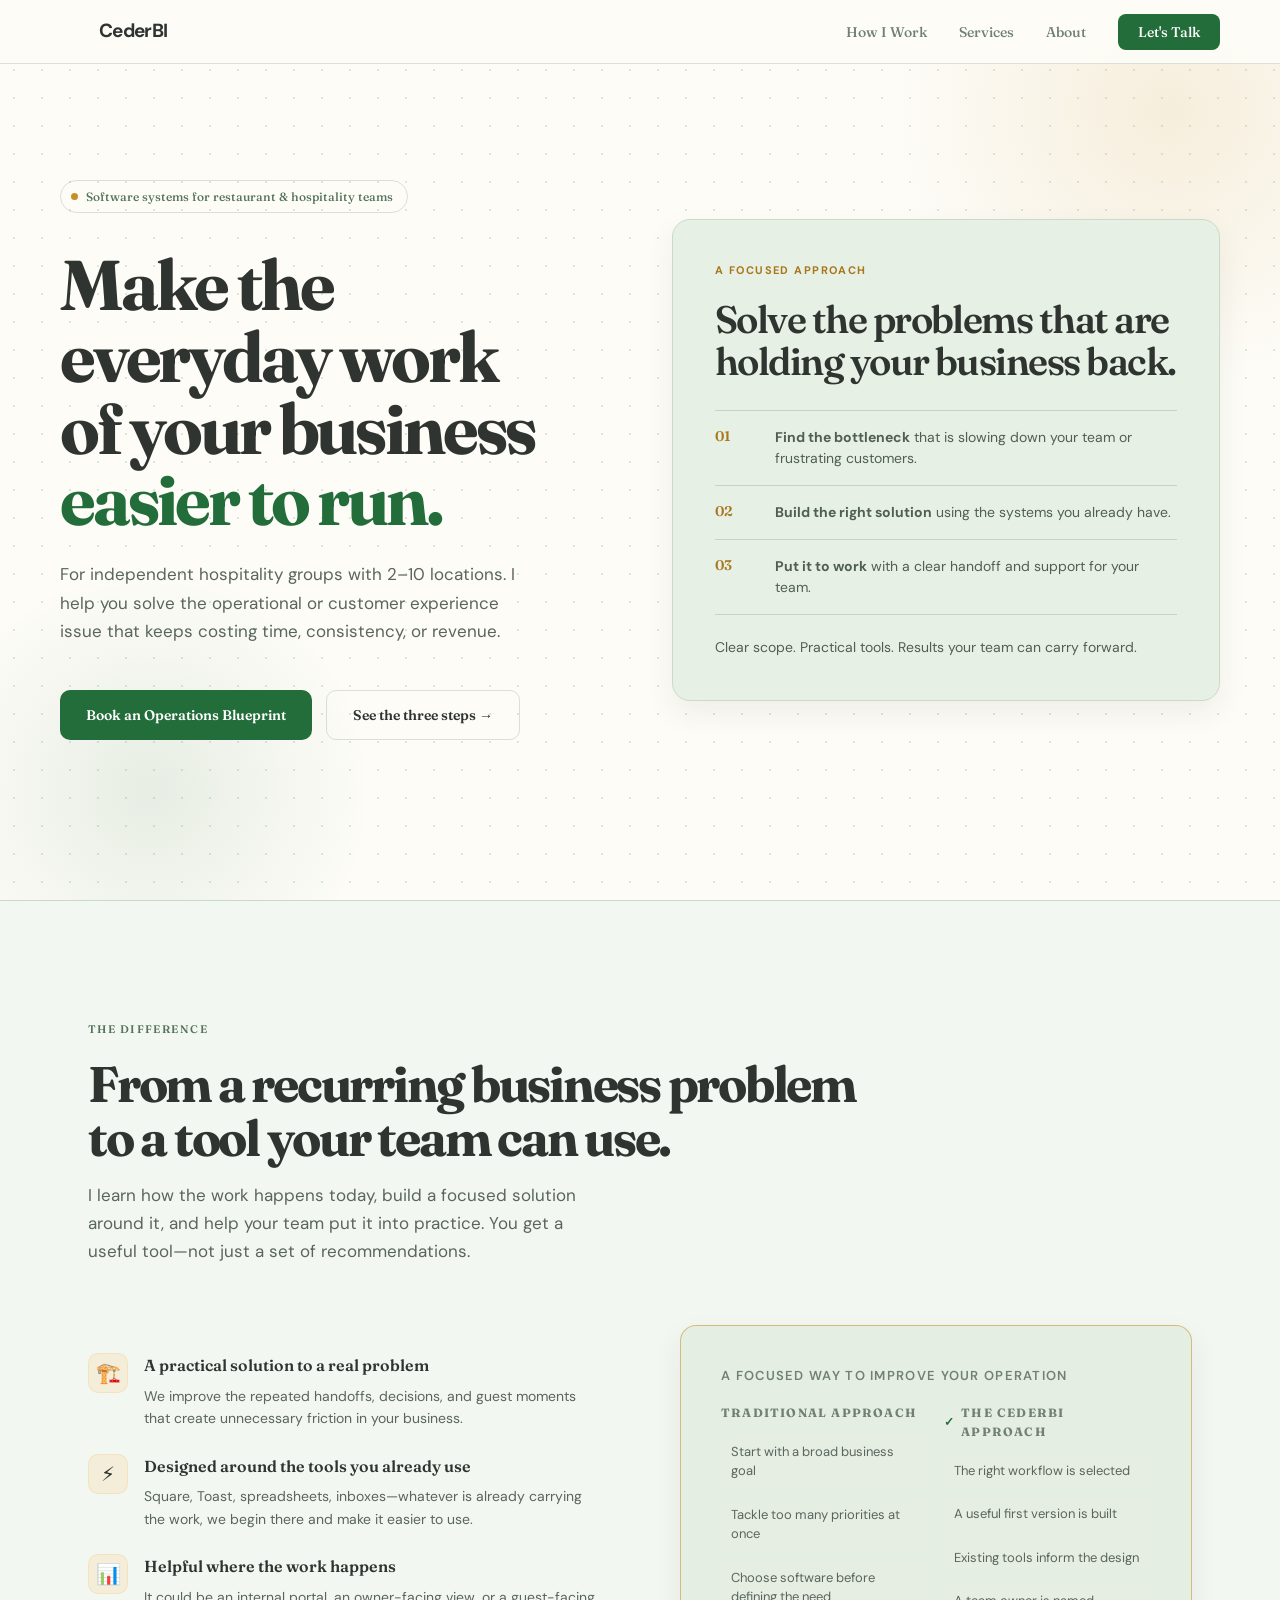
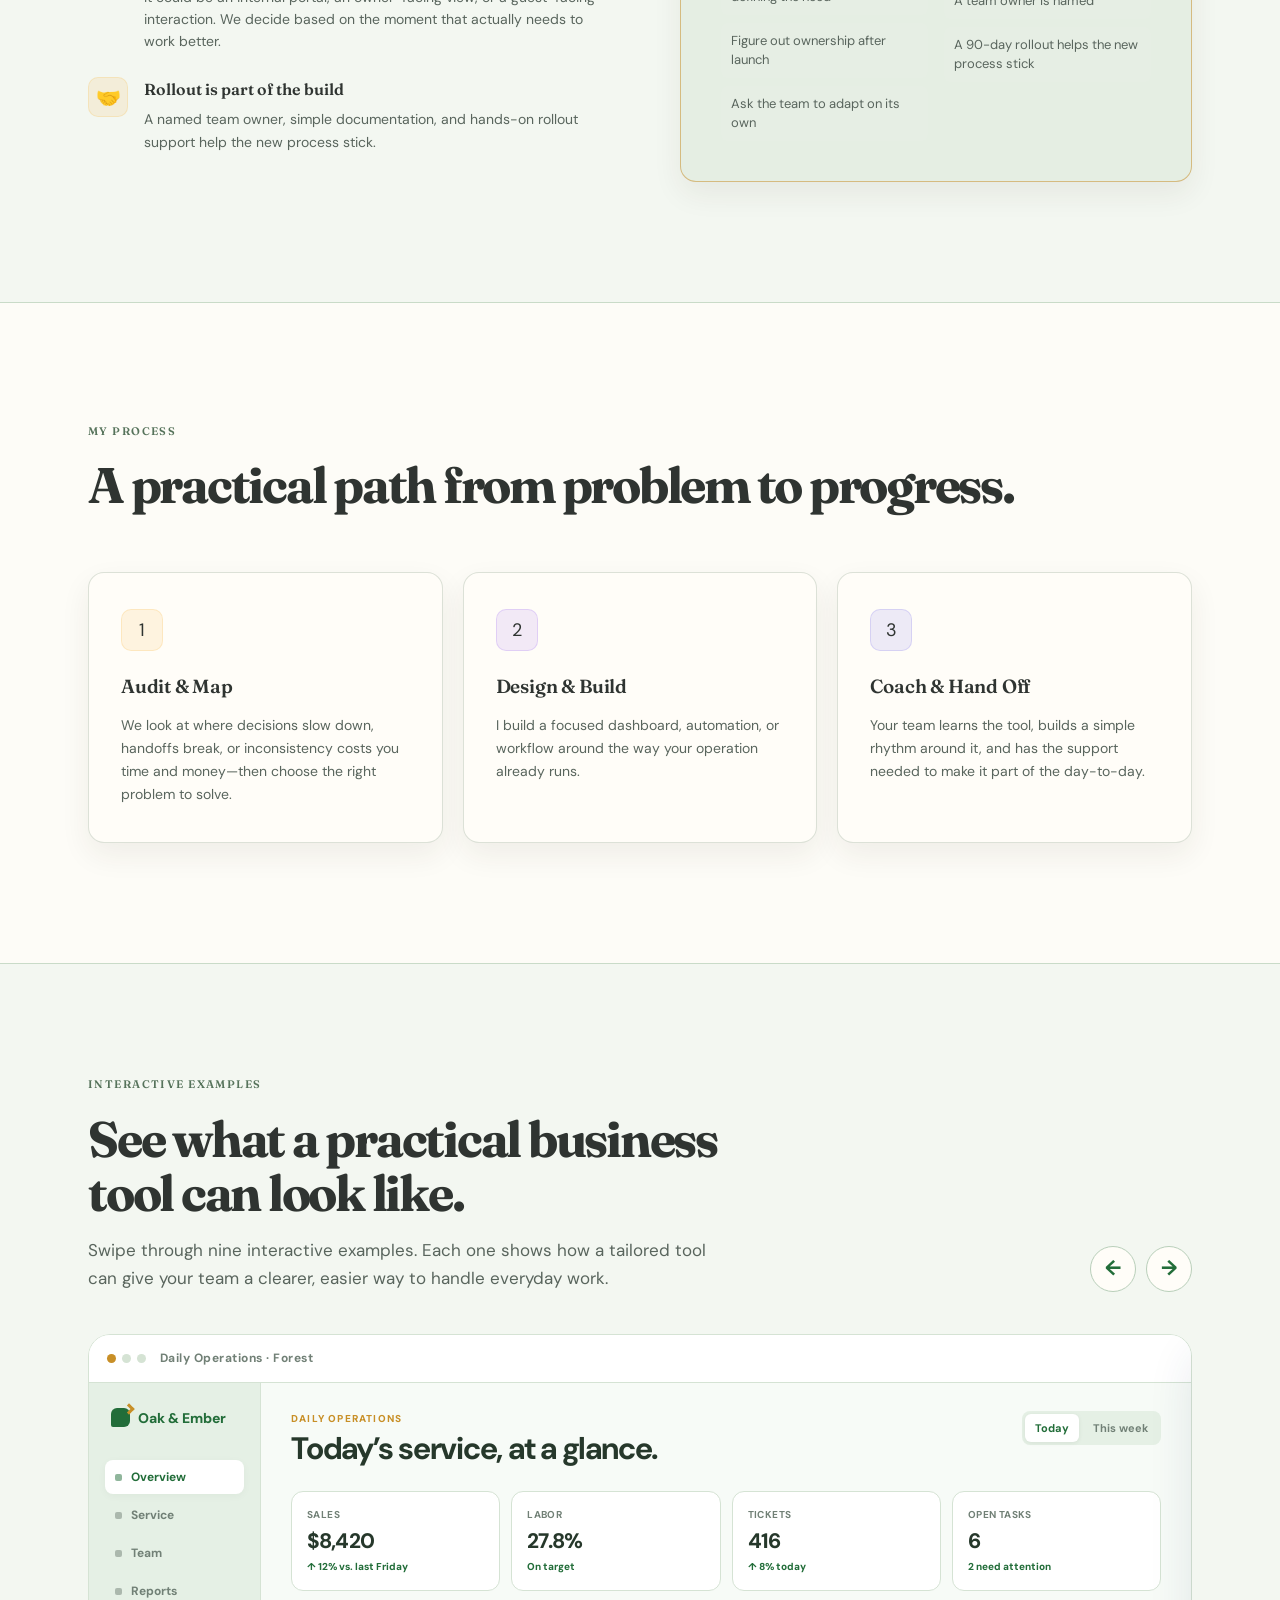
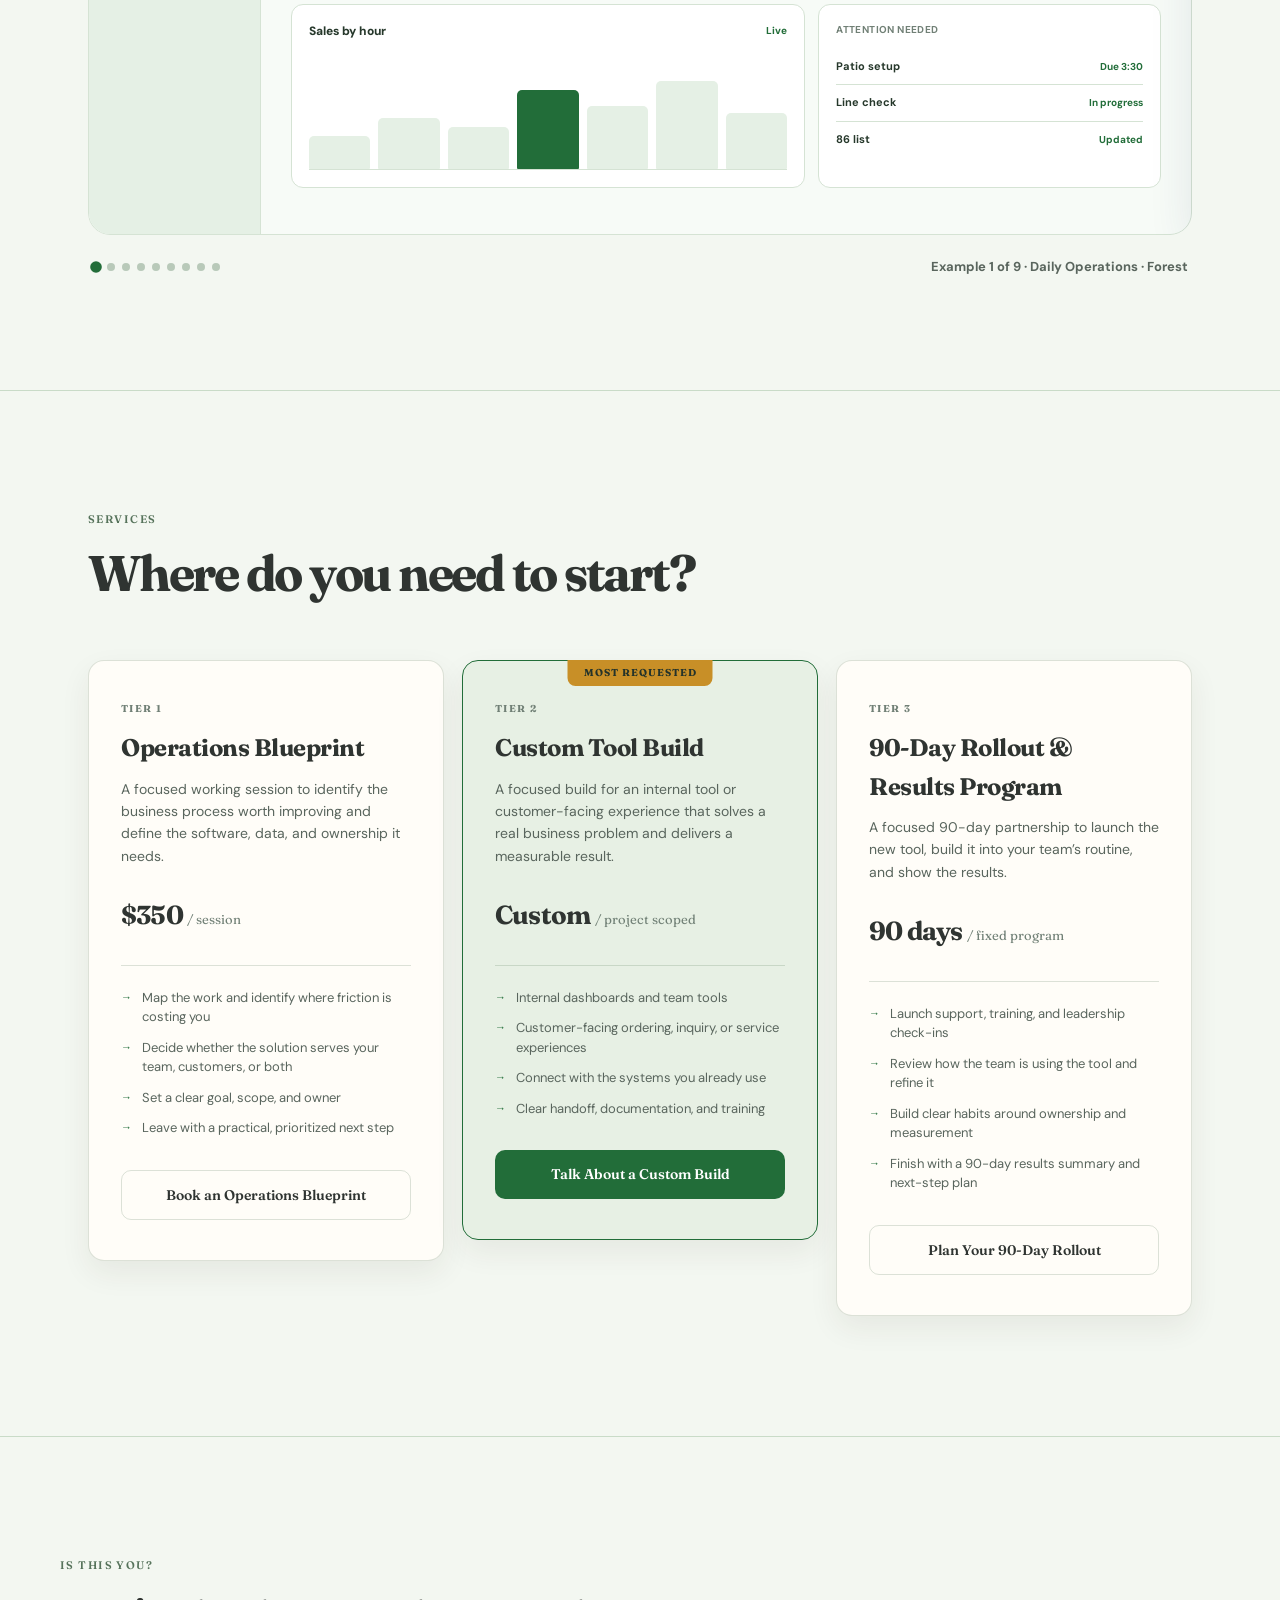
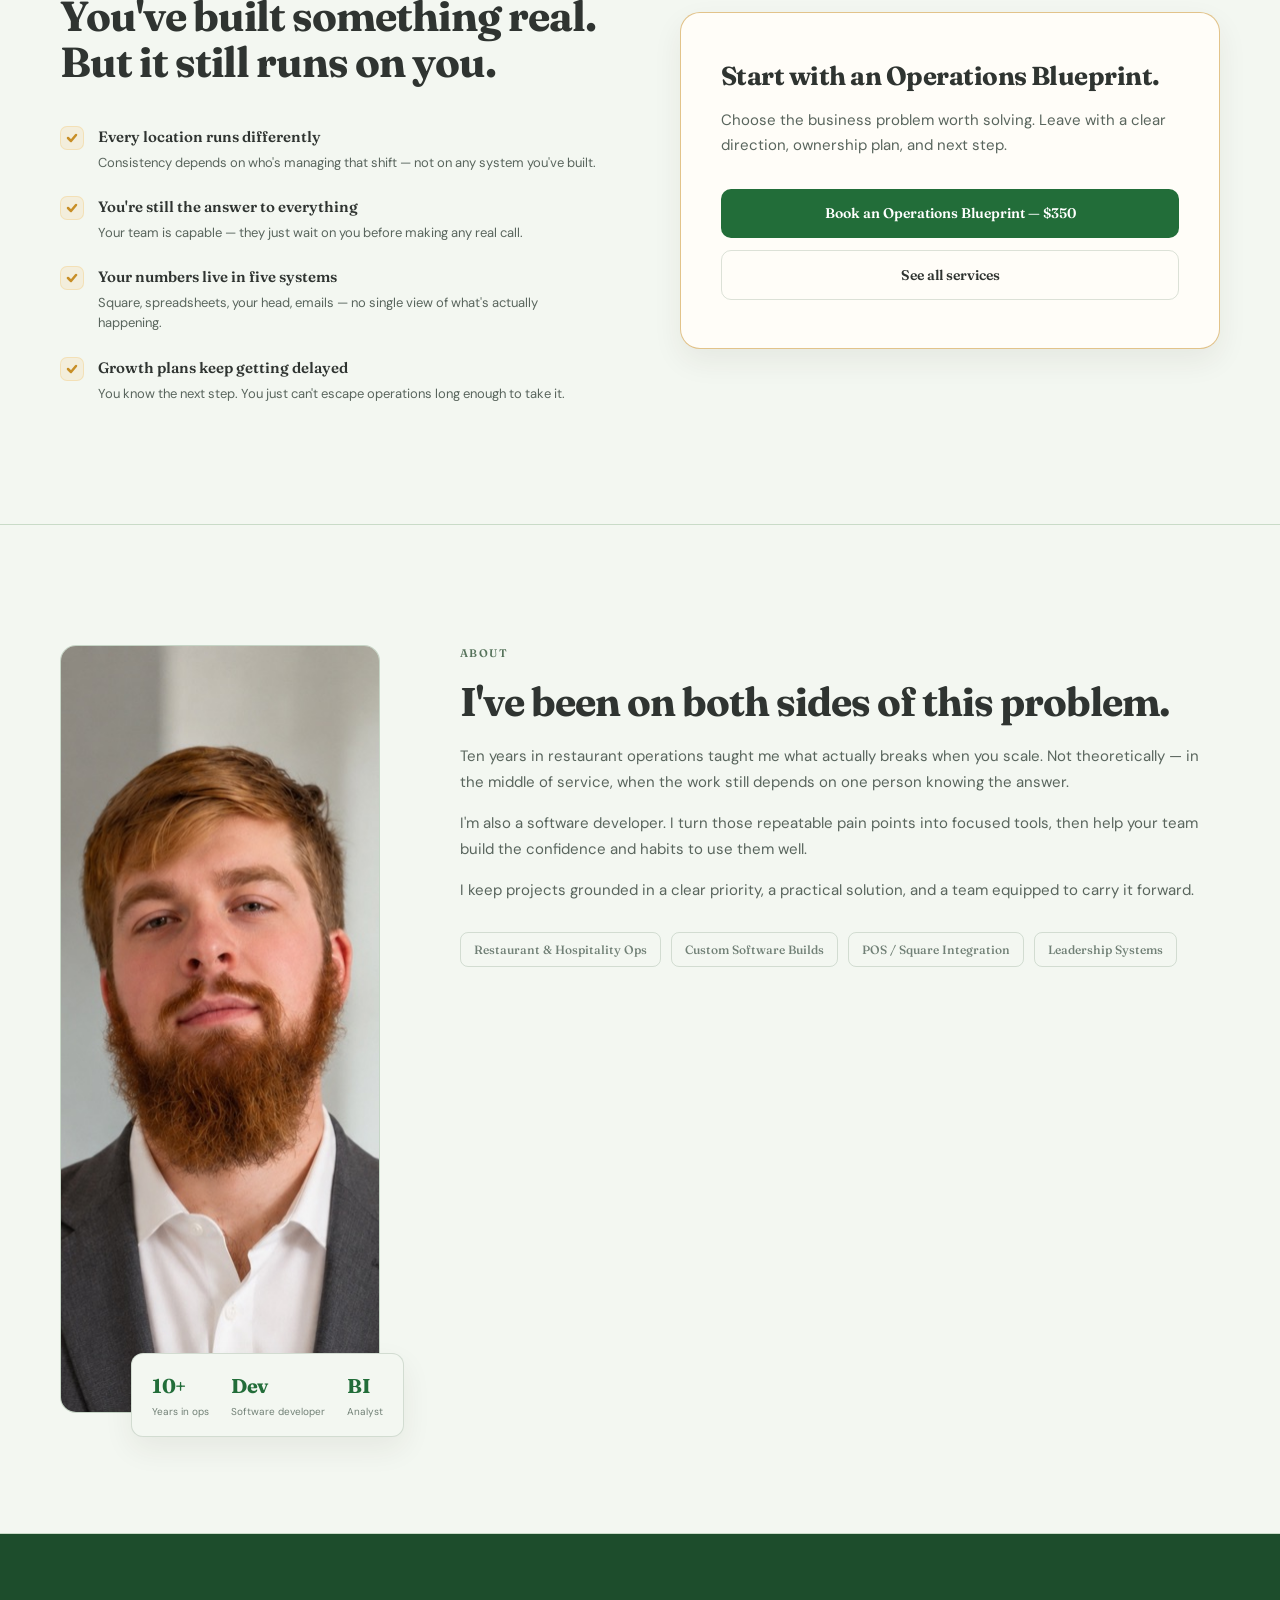
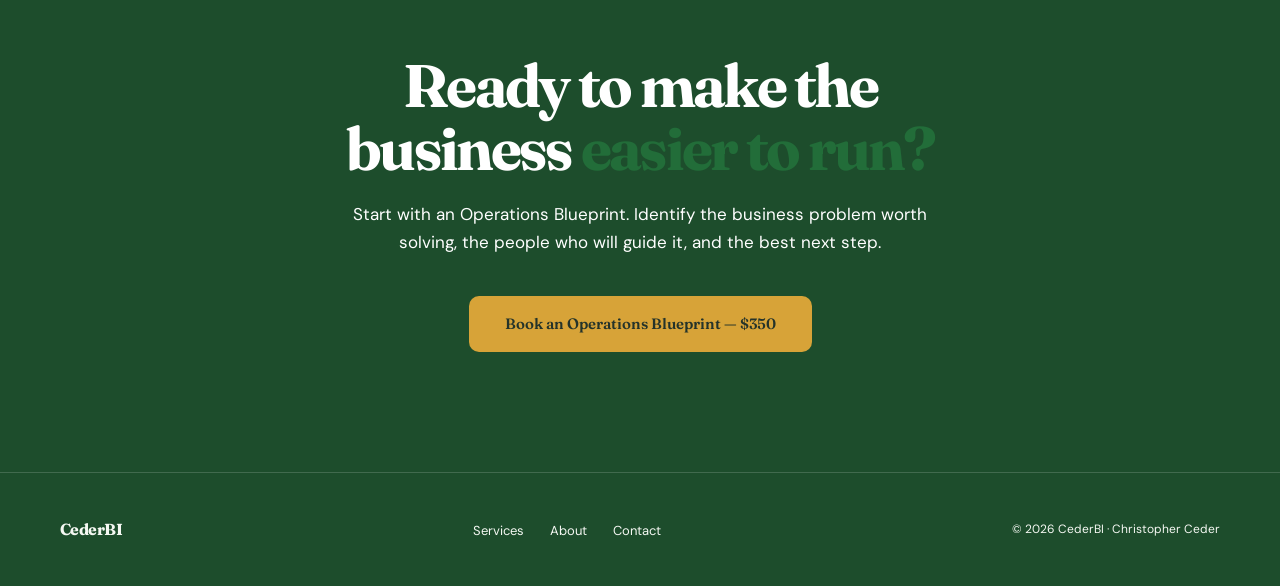
==== commit b5915a3b: "Reframe adoption coaching as a 90-day rollout program" ====
--- a/index.html
+++ b/index.html
@@ -20,7 +20,7 @@
     "url": "https://cederbi.com/",
     "email": "christopher@cederbi.com",
     "telephone": "+1-512-540-5634",
-    "description": "Workflow tools and adoption coaching for independent hospitality groups with 2–10 locations.",
+    "description": "Practical business tools and a 90-day rollout program for independent hospitality groups with 2–10 locations.",
     "founder": { "@type": "Person", "name": "Christopher Ceder" },
     "areaServed": ["Iowa", "Nebraska", "Texas"]
   }
@@ -1026,7 +1026,7 @@
       }
     }
   </style>
-  <link rel="stylesheet" href="site.css?v=20260731-1" />
+  <link rel="stylesheet" href="site.css?v=20260801-1" />
 </head>
 <body>
   <a class="skip-link" href="#main-content">Skip to content</a>
@@ -1123,8 +1123,8 @@
             <li class="diff-point">
               <div class="diff-icon">🤝</div>
               <div>
-                <h4>Adoption is part of the build</h4>
-                <p>A named team owner, simple documentation, and hands-on coaching help the new process stick.</p>
+                <h4>Rollout is part of the build</h4>
+                <p>A named team owner, simple documentation, and hands-on rollout support help the new process stick.</p>
               </div>
             </li>
           </ul>
@@ -1151,7 +1151,7 @@
                   <li>A useful first version is built</li>
                   <li>Existing tools inform the design</li>
                   <li>A team owner is named</li>
-                  <li>Coaching supports adoption</li>
+                  <li>A 90-day rollout helps the new process stick</li>
                 </ul>
               </div>
             </div>
@@ -1313,17 +1313,17 @@
 
         <div class="svc-card reveal d3">
           <div class="svc-tier">Tier 3</div>
-          <h3>Adoption Coaching</h3>
-          <p class="svc-desc">Ongoing support for the leaders responsible for making the new tool part of the way you work.</p>
-          <div class="svc-price">Monthly <small>/ coaching</small></div>
+          <h3>90-Day Rollout &amp; Results Program</h3>
+          <p class="svc-desc">A focused 90-day partnership to launch the new tool, build it into your team’s routine, and show the results.</p>
+          <div class="svc-price">90 days <small>/ fixed program</small></div>
           <div class="svc-divider"></div>
           <ul class="svc-list">
-            <li>Regular check-ins to keep the new process on track</li>
-            <li>Review feedback and refine the tool as needed</li>
+            <li>Launch support, training, and leadership check-ins</li>
+            <li>Review how the team is using the tool and refine it</li>
             <li>Build clear habits around ownership and measurement</li>
-            <li>Support the leader responsible for the work</li>
+            <li>Finish with a 90-day results summary and next-step plan</li>
           </ul>
-          <a class="btn btn-ghost" href="contact.html" style="width:100%;">Ask About Coaching</a>
+          <a class="btn btn-ghost" href="contact.html" style="width:100%;">Plan Your 90-Day Rollout</a>
         </div>
 
       </div>
@@ -1456,7 +1456,7 @@
   </footer>
 
   <!-- ===================== JAVASCRIPT ===================== -->
-  <script src="site.js?v=20260731-2" defer></script>
+  <script src="site.js?v=20260801-1" defer></script>
 
 </body>
 </html>
--- a/site.css
+++ b/site.css
@@ -230,10 +230,12 @@
 .demo-brand { display: flex; align-items: center; gap: 8px; margin: 0 0 31px 6px; color: var(--demo-brand); font-size: 14px; font-weight: 800; }
 .demo-brand-mark { width: 19px; height: 19px; border-radius: 6px 6px 6px 2px; background: var(--demo-brand); position: relative; }
 .demo-brand-mark::after { content: ''; position: absolute; width: 8px; height: 8px; right: -3px; top: -3px; border-top: 3px solid var(--demo-accent); border-right: 3px solid var(--demo-accent); transform: rotate(45deg); }
-.demo-nav-item { display: flex; align-items: center; gap: 9px; margin: 4px 0; padding: 9px 10px; border-radius: 8px; color: var(--demo-muted); font-size: 12px; font-weight: 700; }
+.demo-nav-item { display: flex; width: 100%; align-items: center; gap: 9px; margin: 4px 0; padding: 9px 10px; border: 0; border-radius: 8px; background: transparent; color: var(--demo-muted); font: 700 12px var(--f-body); text-align: left; cursor: pointer; transition: background .18s ease, color .18s ease; }
 .demo-nav-item::before { content: ''; width: 7px; height: 7px; border-radius: 2px; background: currentColor; opacity: .5; }
 .demo-nav-item.is-current { background: var(--demo-card); color: var(--demo-brand); box-shadow: 0 2px 8px rgba(32, 50, 35, .04); }
-.demo-main { padding: 28px 30px 30px; min-width: 0; }
+.demo-nav-item:not(.is-current):hover { background: rgba(255,255,255,.45); color: var(--demo-ink); }
+.demo-main { padding: 28px 30px 30px; min-width: 0; transition: opacity .18s ease, transform .18s ease; }
+.demo-main.is-switching { opacity: .25; transform: translateY(7px); }
 .demo-main-top { display: flex; align-items: start; justify-content: space-between; gap: 16px; margin-bottom: 25px; }
 .demo-kicker { margin-bottom: 5px; color: var(--demo-accent); font-size: 10px; font-weight: 800; letter-spacing: .12em; text-transform: uppercase; }
 .demo-main h3 { margin: 0; color: var(--demo-ink); font: 700 clamp(22px, 2.8vw, 31px)/1.1 var(--f-body); letter-spacing: -.04em; }
@@ -273,6 +275,25 @@
 .demo-ticket-dot { width: 8px; height: 8px; flex: 0 0 auto; border-radius: 50%; background: var(--demo-accent); }
 .demo-ticket-dot.is-green { background: var(--demo-brand); }
 .demo-ticket span:last-child { margin-left: auto; color: var(--demo-muted); font-size: 10px; }
+.demo-workspace-grid { display: grid; grid-template-columns: 1.08fr .92fr; gap: 13px; }
+.demo-workspace-card { min-height: 206px; padding: 17px; border: 1px solid var(--demo-line); border-radius: 12px; background: var(--demo-card); }
+.demo-workspace-card h4 { margin: 0 0 13px; color: var(--demo-ink); font-size: 13px; }
+.demo-workspace-card p { margin: 0; color: var(--demo-muted); font-size: 11px; line-height: 1.55; }
+.demo-status-row { display: grid; grid-template-columns: 8px 1fr auto; align-items: center; gap: 9px; padding: 10px 0; border-top: 1px solid var(--demo-line); color: var(--demo-ink); font-size: 11px; font-weight: 700; }
+.demo-status-row:first-of-type { border-top: 0; }
+.demo-status-row i { width: 8px; height: 8px; border-radius: 50%; background: var(--demo-accent); }
+.demo-status-row i.is-good { background: var(--demo-brand); }
+.demo-status-row span { color: var(--demo-muted); font-size: 10px; }
+.demo-team-grid { display: grid; grid-template-columns: repeat(3, minmax(0, 1fr)); gap: 12px; }
+.demo-team-card { min-height: 160px; padding: 17px; border: 1px solid var(--demo-line); border-radius: 12px; background: var(--demo-card); }
+.demo-avatar { display: grid; width: 31px; height: 31px; place-items: center; margin-bottom: 14px; border-radius: 50%; background: var(--demo-panel); color: var(--demo-brand); font-size: 11px; font-weight: 800; }
+.demo-team-card h4 { margin: 0 0 5px; color: var(--demo-ink); font-size: 13px; }
+.demo-team-card p { margin: 0; color: var(--demo-muted); font-size: 10px; font-weight: 700; }
+.demo-team-card span { display: inline-block; margin-top: 16px; color: var(--demo-brand); font-size: 10px; font-weight: 800; }
+.demo-report-table { overflow: hidden; border: 1px solid var(--demo-line); border-radius: 12px; background: var(--demo-card); }
+.demo-report-row { display: grid; grid-template-columns: 1.35fr .8fr .7fr; gap: 12px; padding: 12px 15px; border-top: 1px solid var(--demo-line); color: var(--demo-ink); font-size: 11px; font-weight: 700; }
+.demo-report-row:first-child { border-top: 0; color: var(--demo-muted); font-size: 10px; letter-spacing: .04em; text-transform: uppercase; }
+.demo-report-row span:last-child { color: var(--demo-brand); }
 .showcase-footer { display: flex; align-items: center; justify-content: space-between; gap: 20px; margin: 22px 4px 0; }
 .showcase-dots { display: flex; flex-wrap: wrap; gap: 7px; }
 .showcase-dot { width: 8px; height: 8px; padding: 0; border: 0; border-radius: 50%; background: #b8c9b9; cursor: pointer; transition: transform .2s ease, background .2s ease; }
@@ -286,14 +307,17 @@
   .demo-viewport { margin: 0 -12px; border-radius: 0; }
   .demo-frame { min-height: 0; border-radius: 0; }
   .demo-shell { grid-template-columns: 1fr; min-height: 0; }
-  .demo-sidebar { display: none; }
+  .demo-sidebar { display: flex; gap: 4px; overflow-x: auto; padding: 9px 12px; border-right: 0; border-bottom: 1px solid var(--demo-line); }
+  .demo-brand { display: none; }
+  .demo-nav-item { width: auto; flex: 0 0 auto; margin: 0; padding: 8px 10px; white-space: nowrap; }
   .demo-main { padding: 22px 17px; }
   .demo-main-top { align-items: start; margin-bottom: 20px; }
   .demo-main h3 { font-size: 23px; }
   .demo-tabs button { padding: 7px 8px; }
   .demo-metrics { grid-template-columns: repeat(2, minmax(0, 1fr)); }
-  .demo-bottom, .demo-queue { grid-template-columns: 1fr; }
+  .demo-bottom, .demo-queue, .demo-workspace-grid { grid-template-columns: 1fr; }
   .demo-location-grid { grid-template-columns: 1fr; }
+  .demo-team-grid { grid-template-columns: 1fr; }
   .demo-location:nth-child(n + 3) { display: none; }
   .showcase-footer { margin-top: 18px; }
 }
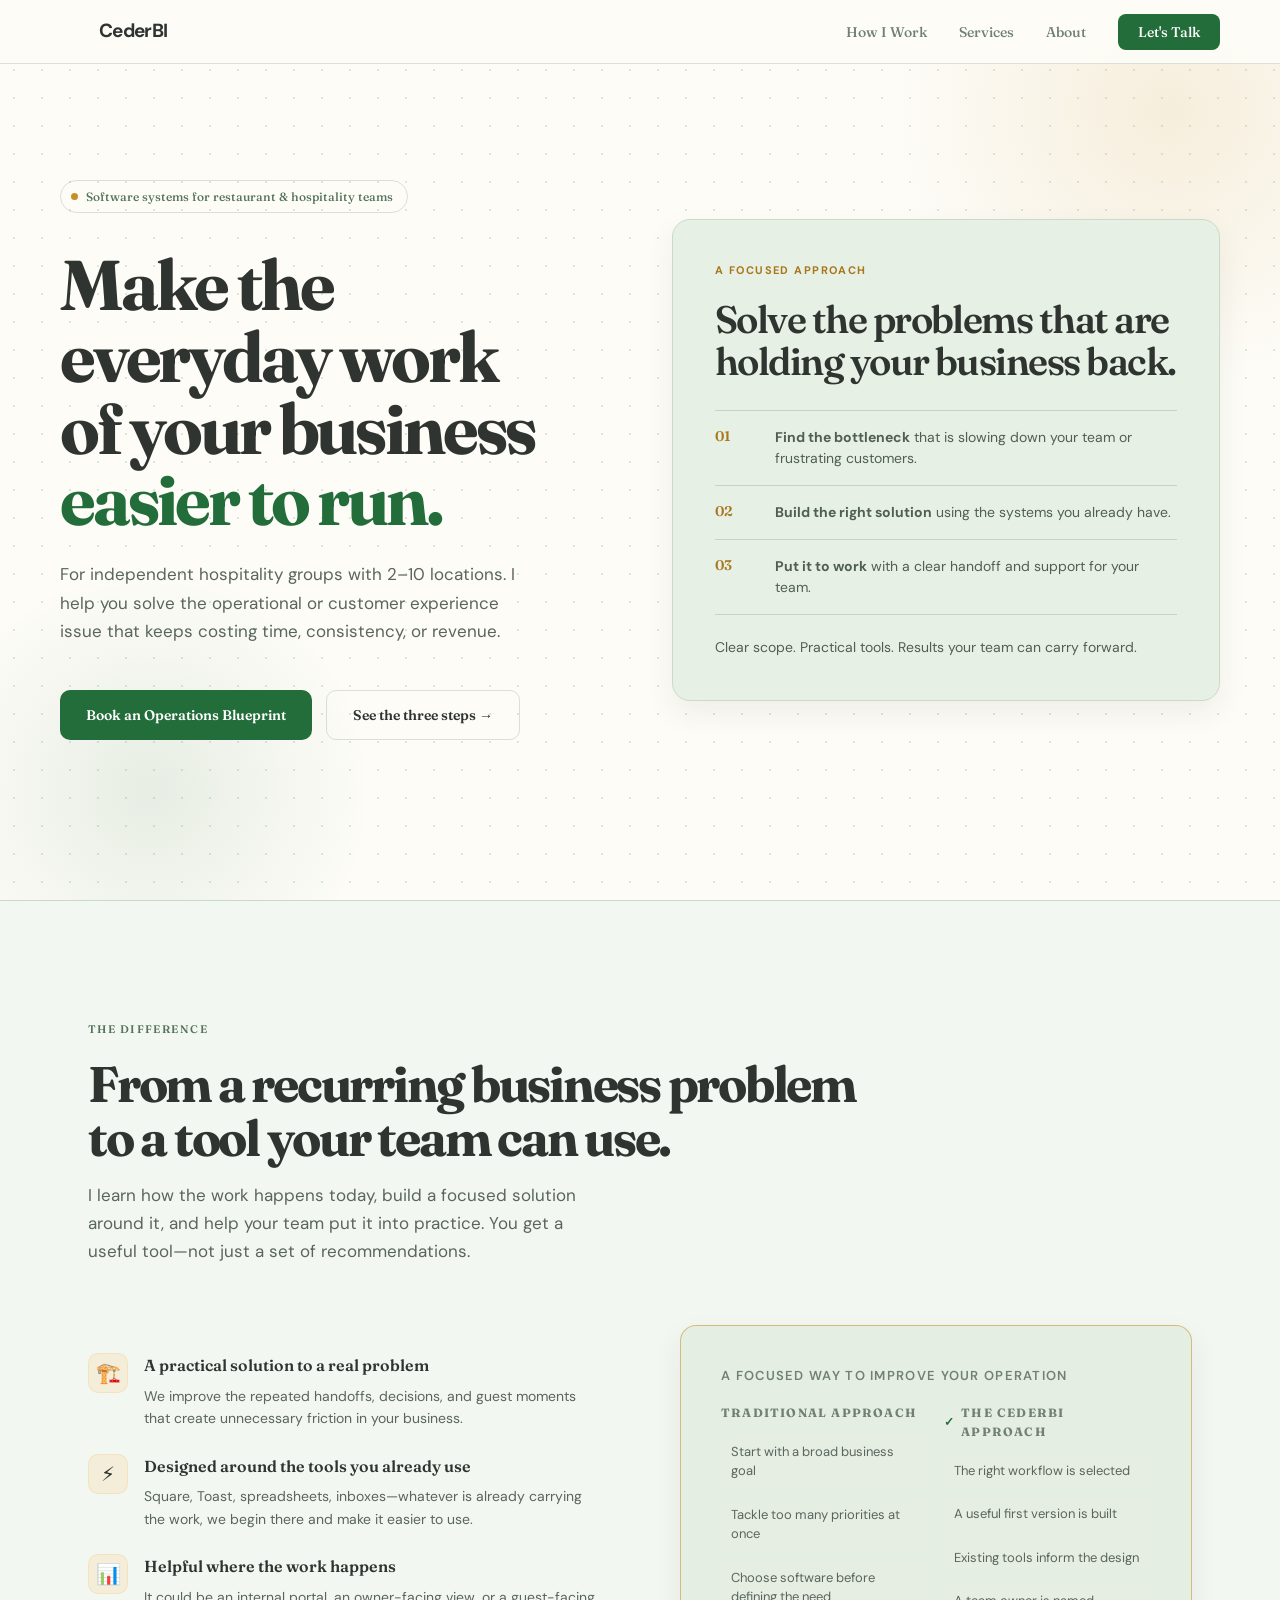
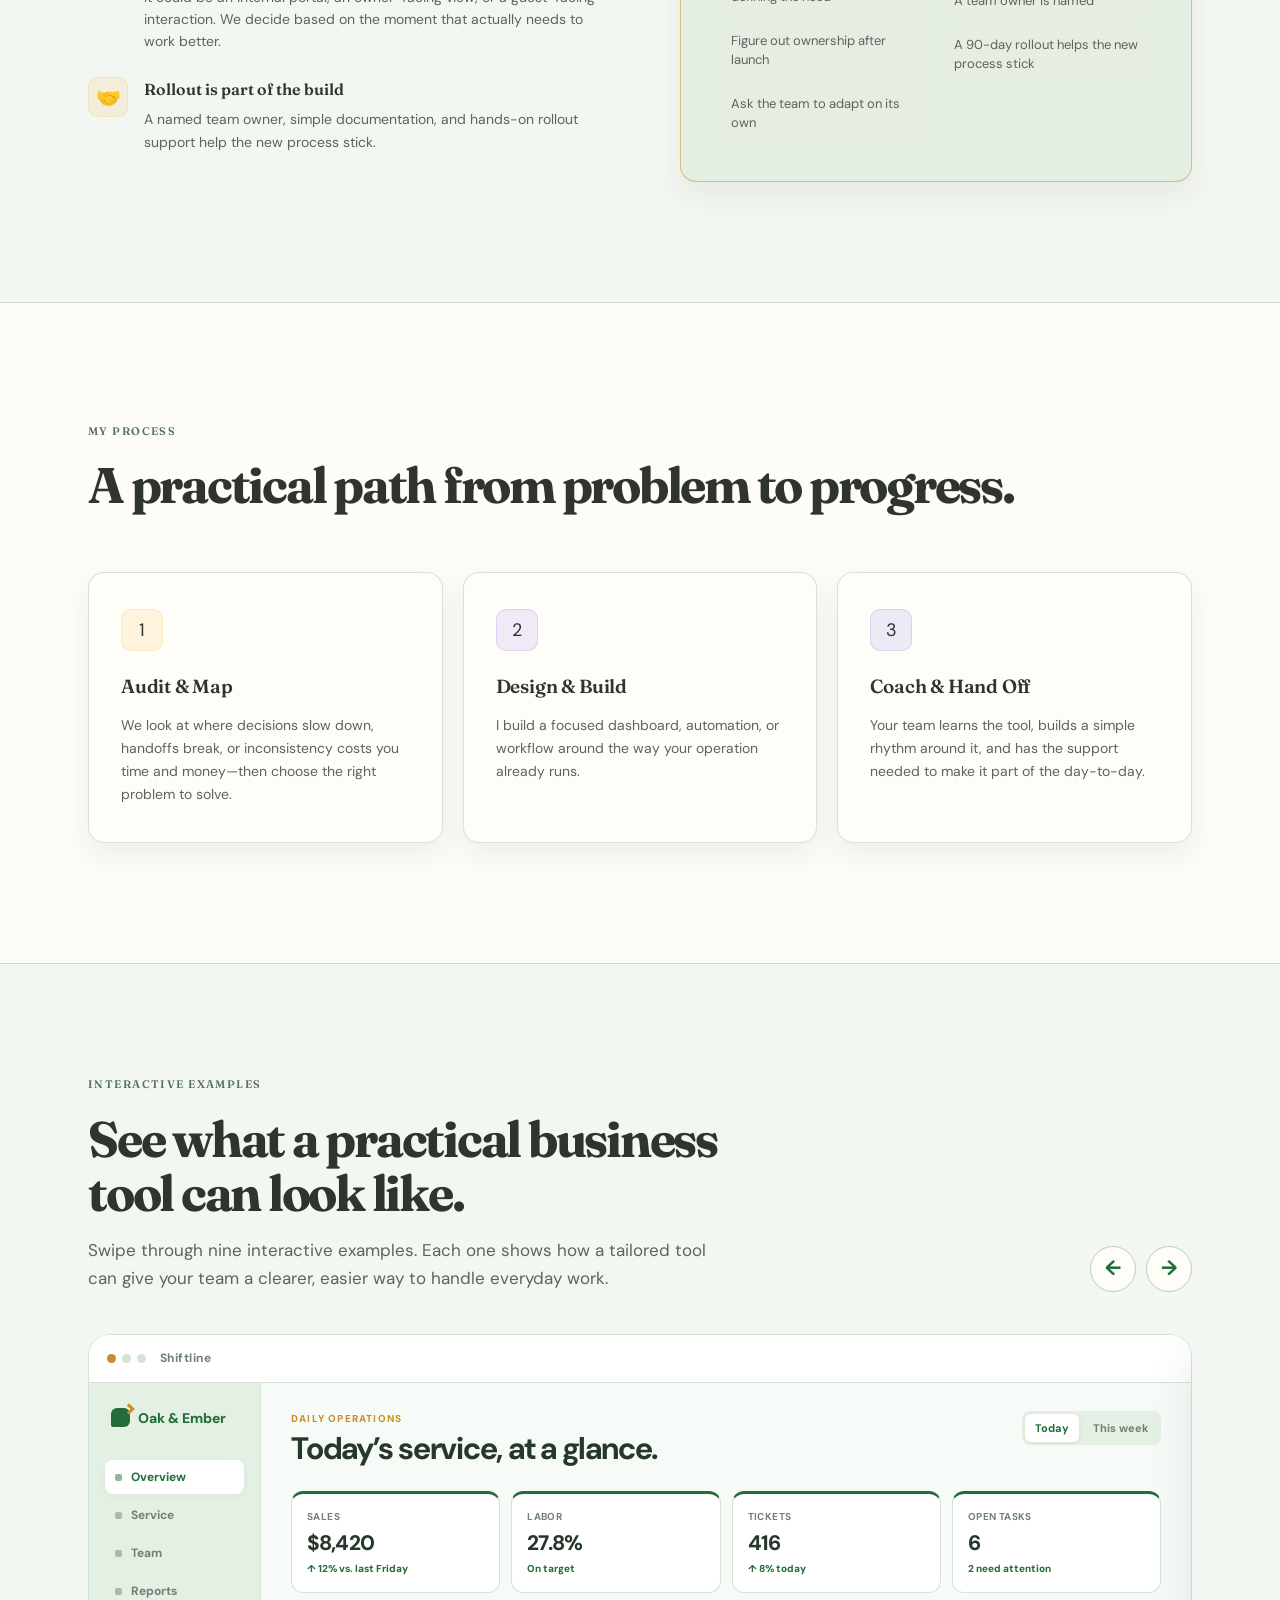
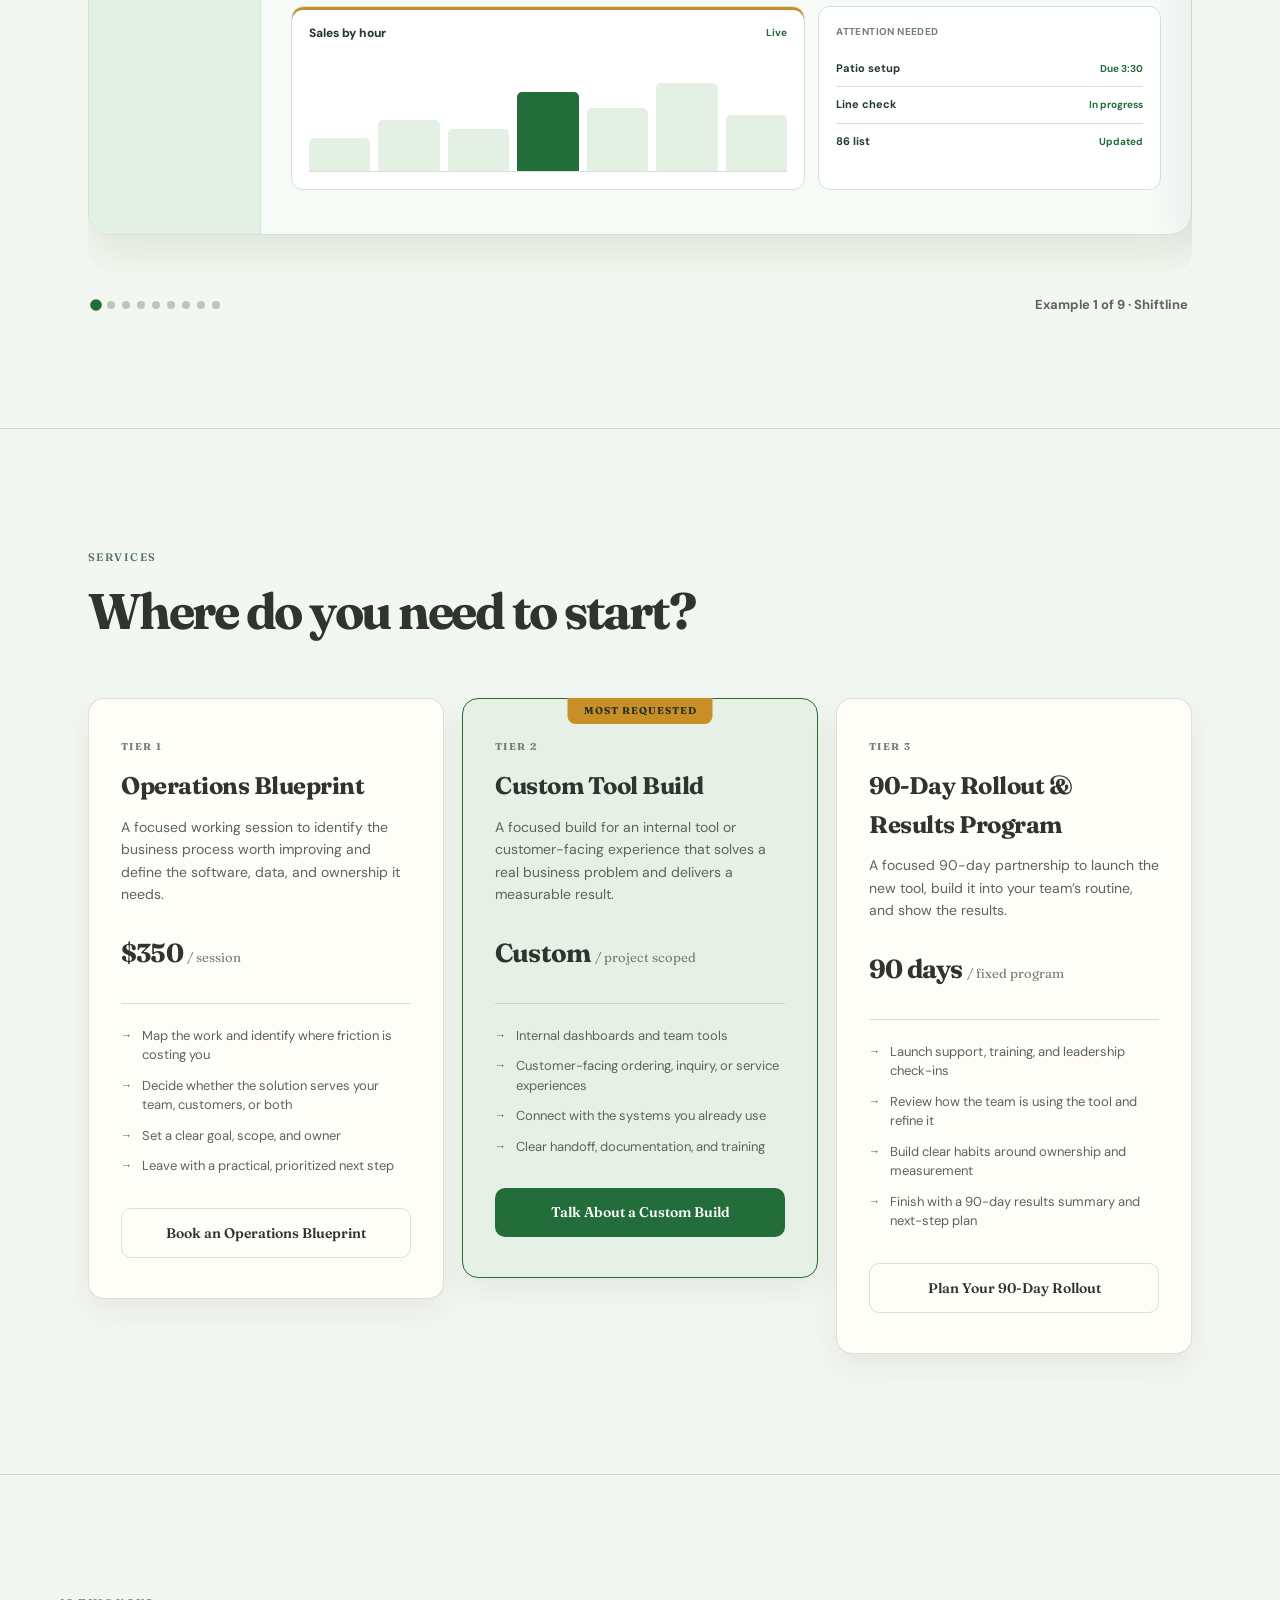
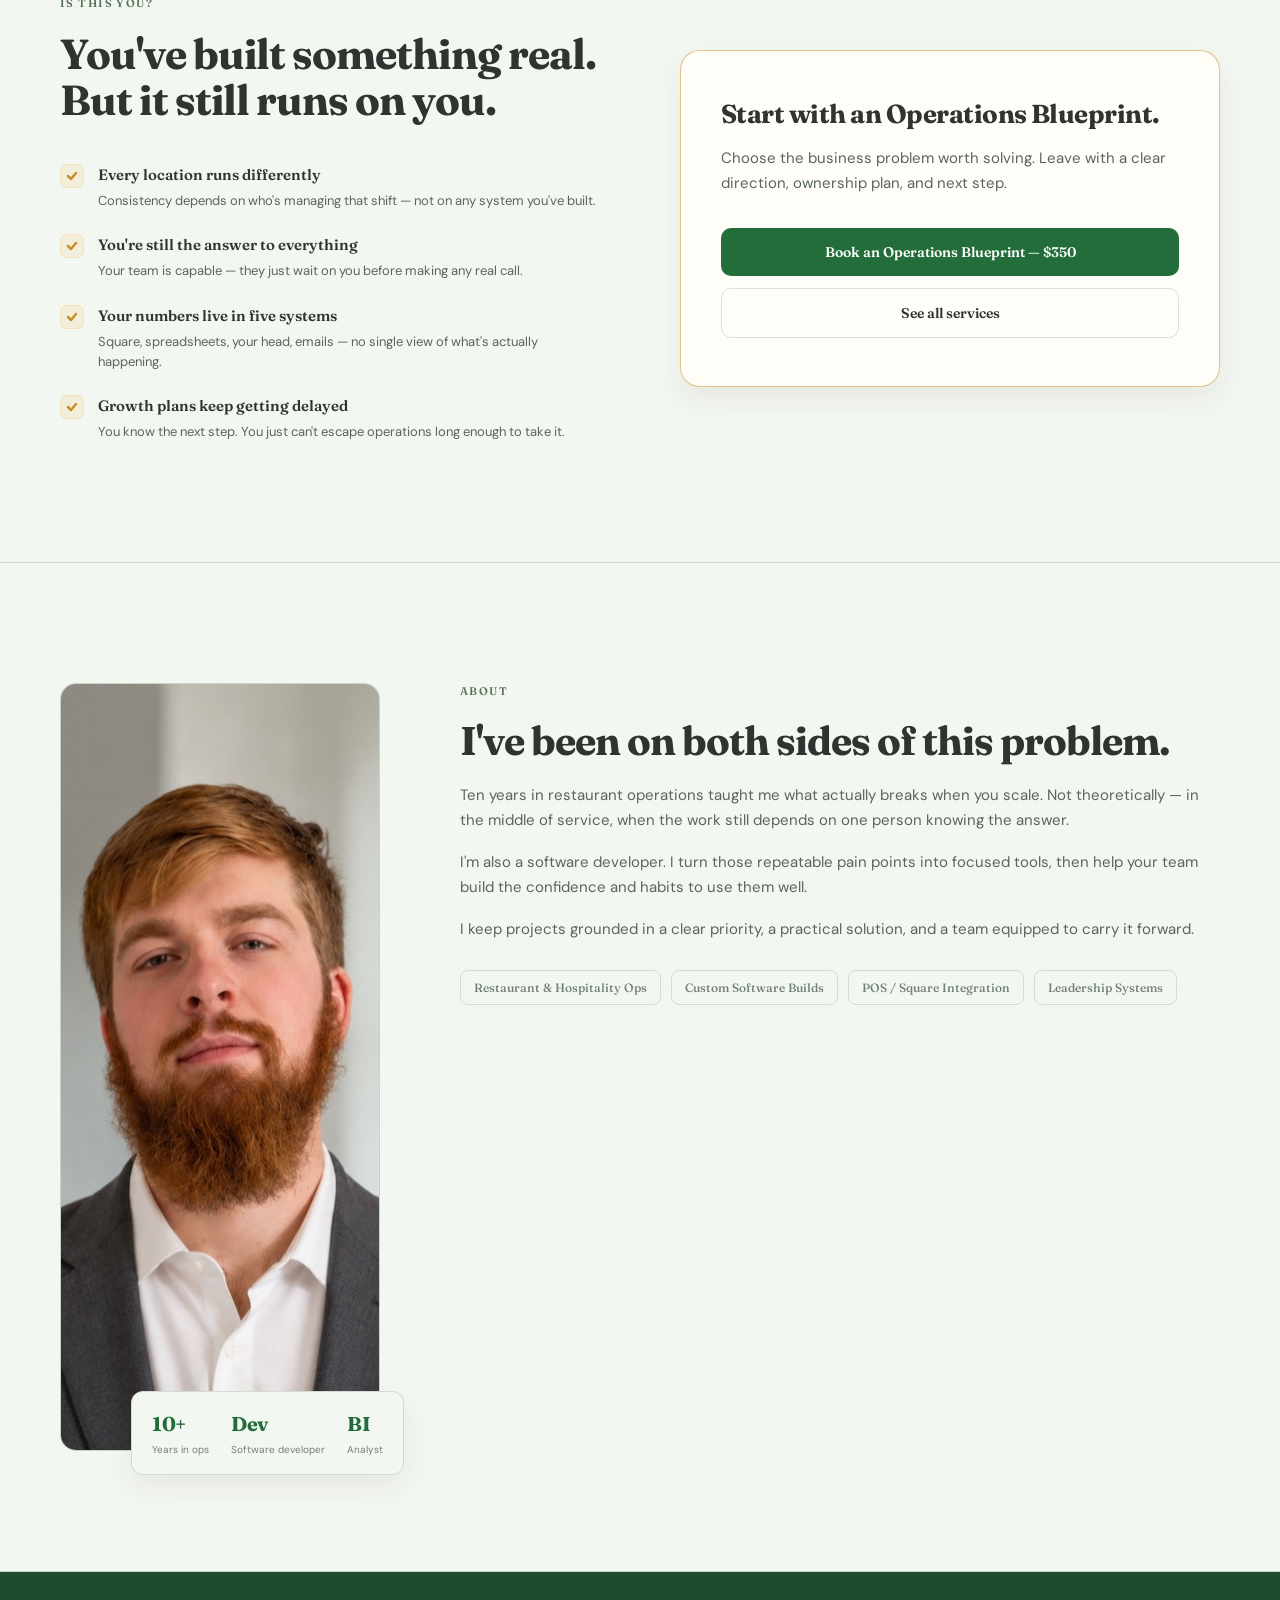
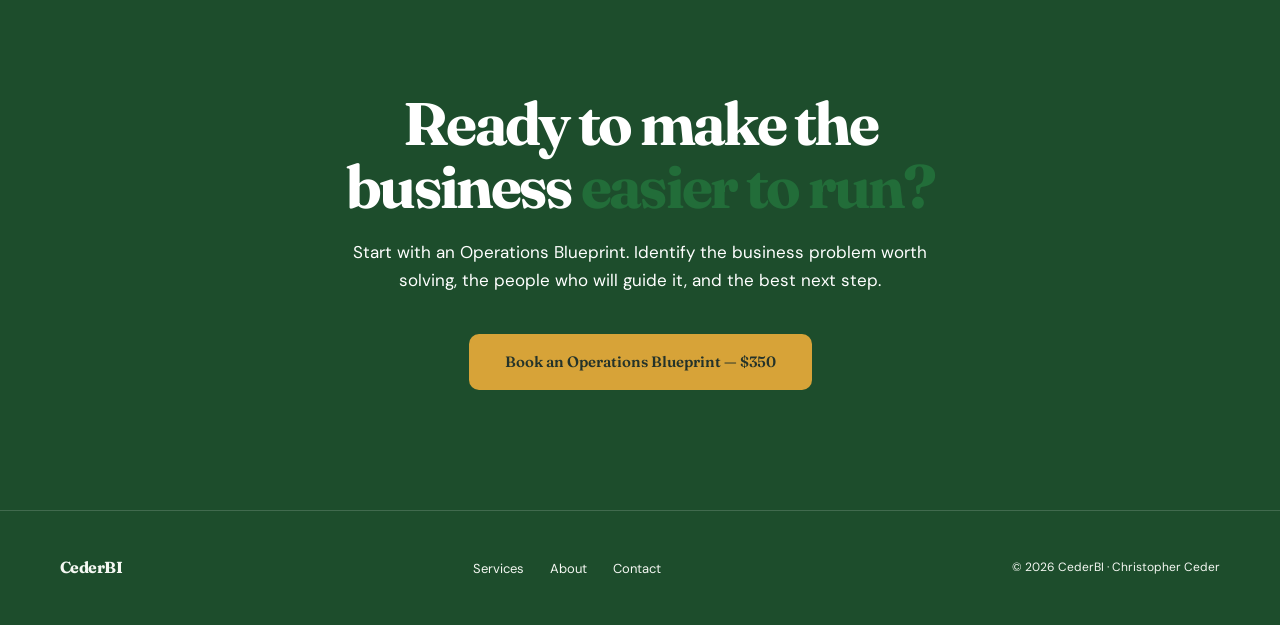
==== commit 7cdfffef: "Give demo tools distinct identities" ====
--- a/index.html
+++ b/index.html
@@ -1209,10 +1209,10 @@
 
       <div class="demo-viewport reveal d1" data-demo-carousel tabindex="0" aria-label="Interactive business tool examples">
         <div class="demo-track">
-          <!-- Daily operations: Forest -->
-          <article class="demo-slide demo-theme-forest" aria-label="Daily Operations dashboard in forest green">
+          <!-- Shiftline -->
+          <article class="demo-slide demo-theme-forest demo-variant-1" data-product="Daily Operations" data-demo-name="Shiftline" aria-label="Shiftline operations dashboard">
             <div class="demo-frame">
-              <div class="demo-window-bar"><i class="demo-window-dot"></i><i class="demo-window-dot"></i><i class="demo-window-dot"></i><span class="demo-window-title">Daily Operations · Forest</span></div>
+              <div class="demo-window-bar"><i class="demo-window-dot"></i><i class="demo-window-dot"></i><i class="demo-window-dot"></i><span class="demo-window-title">Shiftline</span></div>
               <div class="demo-shell">
                 <aside class="demo-sidebar"><div class="demo-brand"><i class="demo-brand-mark"></i>Oak &amp; Ember</div><div class="demo-nav-item is-current">Overview</div><div class="demo-nav-item">Service</div><div class="demo-nav-item">Team</div><div class="demo-nav-item">Reports</div></aside>
                 <div class="demo-main"><div class="demo-main-top"><div><p class="demo-kicker">Daily operations</p><h3>Today’s service, at a glance.</h3></div><div class="demo-tabs"><button type="button" class="is-active" aria-pressed="true">Today</button><button type="button" aria-pressed="false">This week</button></div></div><div class="demo-metrics"><div class="demo-metric"><p>Sales</p><strong>$8,420</strong><span>↑ 12% vs. last Friday</span></div><div class="demo-metric"><p>Labor</p><strong>27.8%</strong><span>On target</span></div><div class="demo-metric"><p>Tickets</p><strong>416</strong><span>↑ 8% today</span></div><div class="demo-metric"><p>Open tasks</p><strong>6</strong><span>2 need attention</span></div></div><div class="demo-bottom"><div class="demo-chart"><div class="demo-chart-head">Sales by hour <span>Live</span></div><div class="demo-bars"><i style="height:34%"></i><i style="height:53%"></i><i style="height:43%"></i><i class="is-highlight" style="height:82%"></i><i style="height:65%"></i><i style="height:91%"></i><i style="height:58%"></i></div></div><div class="demo-list"><p class="demo-list-title">Attention needed</p><div class="demo-list-row">Patio setup <span>Due 3:30</span></div><div class="demo-list-row">Line check <span>In progress</span></div><div class="demo-list-row">86 list <span>Updated</span></div></div></div></div>
@@ -1220,51 +1220,51 @@
             </div>
           </article>
 
-          <!-- Daily operations: Navy -->
-          <article class="demo-slide demo-theme-navy" aria-label="Daily Operations dashboard in navy blue">
-            <div class="demo-frame"><div class="demo-window-bar"><i class="demo-window-dot"></i><i class="demo-window-dot"></i><i class="demo-window-dot"></i><span class="demo-window-title">Daily Operations · Navy</span></div><div class="demo-shell"><aside class="demo-sidebar"><div class="demo-brand"><i class="demo-brand-mark"></i>Field &amp; Fork</div><div class="demo-nav-item is-current">Overview</div><div class="demo-nav-item">Service</div><div class="demo-nav-item">Team</div><div class="demo-nav-item">Reports</div></aside><div class="demo-main"><div class="demo-main-top"><div><p class="demo-kicker">Daily operations</p><h3>Keep the day moving forward.</h3></div><div class="demo-tabs"><button type="button" class="is-active" aria-pressed="true">Today</button><button type="button" aria-pressed="false">This week</button></div></div><div class="demo-metrics"><div class="demo-metric"><p>Sales</p><strong>$11,260</strong><span>↑ 9% vs. last Friday</span></div><div class="demo-metric"><p>Labor</p><strong>29.1%</strong><span>On target</span></div><div class="demo-metric"><p>Tickets</p><strong>538</strong><span>↑ 11% today</span></div><div class="demo-metric"><p>Open tasks</p><strong>4</strong><span>1 needs attention</span></div></div><div class="demo-bottom"><div class="demo-chart"><div class="demo-chart-head">Sales by hour <span>Live</span></div><div class="demo-bars"><i style="height:28%"></i><i style="height:46%"></i><i style="height:60%"></i><i class="is-highlight" style="height:77%"></i><i style="height:70%"></i><i style="height:88%"></i><i style="height:63%"></i></div></div><div class="demo-list"><p class="demo-list-title">Attention needed</p><div class="demo-list-row">Prep complete <span>4:00</span></div><div class="demo-list-row">Labor check <span>Review</span></div><div class="demo-list-row">Private event <span>Confirmed</span></div></div></div></div></div></div>
+          <!-- Service Pulse -->
+          <article class="demo-slide demo-theme-navy demo-variant-2" data-product="Daily Operations" data-demo-name="Service Pulse" aria-label="Service Pulse operations dashboard">
+            <div class="demo-frame"><div class="demo-window-bar"><i class="demo-window-dot"></i><i class="demo-window-dot"></i><i class="demo-window-dot"></i><span class="demo-window-title">Service Pulse</span></div><div class="demo-shell"><aside class="demo-sidebar"><div class="demo-brand"><i class="demo-brand-mark"></i>Field &amp; Fork</div><div class="demo-nav-item is-current">Overview</div><div class="demo-nav-item">Service</div><div class="demo-nav-item">Team</div><div class="demo-nav-item">Reports</div></aside><div class="demo-main"><div class="demo-main-top"><div><p class="demo-kicker">Daily operations</p><h3>Keep the day moving forward.</h3></div><div class="demo-tabs"><button type="button" class="is-active" aria-pressed="true">Today</button><button type="button" aria-pressed="false">This week</button></div></div><div class="demo-metrics"><div class="demo-metric"><p>Sales</p><strong>$11,260</strong><span>↑ 9% vs. last Friday</span></div><div class="demo-metric"><p>Labor</p><strong>29.1%</strong><span>On target</span></div><div class="demo-metric"><p>Tickets</p><strong>538</strong><span>↑ 11% today</span></div><div class="demo-metric"><p>Open tasks</p><strong>4</strong><span>1 needs attention</span></div></div><div class="demo-bottom"><div class="demo-chart"><div class="demo-chart-head">Sales by hour <span>Live</span></div><div class="demo-bars"><i style="height:28%"></i><i style="height:46%"></i><i style="height:60%"></i><i class="is-highlight" style="height:77%"></i><i style="height:70%"></i><i style="height:88%"></i><i style="height:63%"></i></div></div><div class="demo-list"><p class="demo-list-title">Attention needed</p><div class="demo-list-row">Prep complete <span>4:00</span></div><div class="demo-list-row">Labor check <span>Review</span></div><div class="demo-list-row">Private event <span>Confirmed</span></div></div></div></div></div></div>
           </article>
 
-          <!-- Daily operations: Sand -->
-          <article class="demo-slide demo-theme-sand" aria-label="Daily Operations dashboard in warm sand">
-            <div class="demo-frame"><div class="demo-window-bar"><i class="demo-window-dot"></i><i class="demo-window-dot"></i><i class="demo-window-dot"></i><span class="demo-window-title">Daily Operations · Sand</span></div><div class="demo-shell"><aside class="demo-sidebar"><div class="demo-brand"><i class="demo-brand-mark"></i>Market Table</div><div class="demo-nav-item is-current">Overview</div><div class="demo-nav-item">Service</div><div class="demo-nav-item">Team</div><div class="demo-nav-item">Reports</div></aside><div class="demo-main"><div class="demo-main-top"><div><p class="demo-kicker">Daily operations</p><h3>The essentials, all in one place.</h3></div><div class="demo-tabs"><button type="button" class="is-active" aria-pressed="true">Today</button><button type="button" aria-pressed="false">This week</button></div></div><div class="demo-metrics"><div class="demo-metric"><p>Sales</p><strong>$6,915</strong><span>↑ 6% vs. last Friday</span></div><div class="demo-metric"><p>Labor</p><strong>26.4%</strong><span>Under target</span></div><div class="demo-metric"><p>Tickets</p><strong>352</strong><span>↑ 4% today</span></div><div class="demo-metric"><p>Open tasks</p><strong>7</strong><span>3 need attention</span></div></div><div class="demo-bottom"><div class="demo-chart"><div class="demo-chart-head">Sales by hour <span>Live</span></div><div class="demo-bars"><i style="height:31%"></i><i style="height:44%"></i><i style="height:55%"></i><i class="is-highlight" style="height:76%"></i><i style="height:61%"></i><i style="height:83%"></i><i style="height:54%"></i></div></div><div class="demo-list"><p class="demo-list-title">Attention needed</p><div class="demo-list-row">Menu count <span>Due 3:00</span></div><div class="demo-list-row">Vendor delivery <span>Arriving</span></div><div class="demo-list-row">Closing list <span>Ready</span></div></div></div></div></div></div>
+          <!-- Daymark -->
+          <article class="demo-slide demo-theme-sand demo-variant-3" data-product="Daily Operations" data-demo-name="Daymark" aria-label="Daymark daily operations dashboard">
+            <div class="demo-frame"><div class="demo-window-bar"><i class="demo-window-dot"></i><i class="demo-window-dot"></i><i class="demo-window-dot"></i><span class="demo-window-title">Daymark</span></div><div class="demo-shell"><aside class="demo-sidebar"><div class="demo-brand"><i class="demo-brand-mark"></i>Market Table</div><div class="demo-nav-item is-current">Overview</div><div class="demo-nav-item">Service</div><div class="demo-nav-item">Team</div><div class="demo-nav-item">Reports</div></aside><div class="demo-main"><div class="demo-main-top"><div><p class="demo-kicker">Daily operations</p><h3>The essentials, all in one place.</h3></div><div class="demo-tabs"><button type="button" class="is-active" aria-pressed="true">Today</button><button type="button" aria-pressed="false">This week</button></div></div><div class="demo-metrics"><div class="demo-metric"><p>Sales</p><strong>$6,915</strong><span>↑ 6% vs. last Friday</span></div><div class="demo-metric"><p>Labor</p><strong>26.4%</strong><span>Under target</span></div><div class="demo-metric"><p>Tickets</p><strong>352</strong><span>↑ 4% today</span></div><div class="demo-metric"><p>Open tasks</p><strong>7</strong><span>3 need attention</span></div></div><div class="demo-bottom"><div class="demo-chart"><div class="demo-chart-head">Sales by hour <span>Live</span></div><div class="demo-bars"><i style="height:31%"></i><i style="height:44%"></i><i style="height:55%"></i><i class="is-highlight" style="height:76%"></i><i style="height:61%"></i><i style="height:83%"></i><i style="height:54%"></i></div></div><div class="demo-list"><p class="demo-list-title">Attention needed</p><div class="demo-list-row">Menu count <span>Due 3:00</span></div><div class="demo-list-row">Vendor delivery <span>Arriving</span></div><div class="demo-list-row">Closing list <span>Ready</span></div></div></div></div></div></div>
           </article>
 
-          <!-- Location scorecard: Forest -->
-          <article class="demo-slide demo-theme-forest" aria-label="Location Scorecard dashboard in forest green">
-            <div class="demo-frame"><div class="demo-window-bar"><i class="demo-window-dot"></i><i class="demo-window-dot"></i><i class="demo-window-dot"></i><span class="demo-window-title">Location Scorecard · Forest</span></div><div class="demo-shell"><aside class="demo-sidebar"><div class="demo-brand"><i class="demo-brand-mark"></i>Oak &amp; Ember</div><div class="demo-nav-item">Overview</div><div class="demo-nav-item is-current">Locations</div><div class="demo-nav-item">Team</div><div class="demo-nav-item">Reports</div></aside><div class="demo-main"><div class="demo-main-top"><div><p class="demo-kicker">Location scorecard</p><h3>See how every location is performing.</h3></div><div class="demo-tabs"><button type="button" class="is-active" aria-pressed="true">This week</button><button type="button" aria-pressed="false">This month</button></div></div><div class="demo-metrics"><div class="demo-metric"><p>Total sales</p><strong>$128k</strong><span>↑ 8% this week</span></div><div class="demo-metric"><p>Average labor</p><strong>28.2%</strong><span>On target</span></div><div class="demo-metric"><p>Guest score</p><strong>4.7</strong><span>↑ .2 points</span></div><div class="demo-metric"><p>Priority items</p><strong>3</strong><span>Assigned today</span></div></div><div class="demo-location-grid"><div class="demo-location"><h4>Downtown</h4><p>Sales <strong>$46.2k</strong></p><p>Labor <strong>27.4%</strong></p><p>Guest score <strong>4.8</strong></p><div class="demo-progress"><i style="width:87%"></i></div></div><div class="demo-location"><h4>North Loop</h4><p>Sales <strong>$40.8k</strong></p><p>Labor <strong>29.1%</strong></p><p>Guest score <strong>4.6</strong></p><div class="demo-progress"><i style="width:78%"></i></div></div><div class="demo-location"><h4>Riverside</h4><p>Sales <strong>$41.0k</strong></p><p>Labor <strong>28.0%</strong></p><p>Guest score <strong>4.7</strong></p><div class="demo-progress"><i style="width:82%"></i></div></div></div></div></div></div>
+          <!-- Location Lens -->
+          <article class="demo-slide demo-theme-forest demo-variant-4" data-product="Location Scorecard" data-demo-name="Location Lens" aria-label="Location Lens performance scorecard">
+            <div class="demo-frame"><div class="demo-window-bar"><i class="demo-window-dot"></i><i class="demo-window-dot"></i><i class="demo-window-dot"></i><span class="demo-window-title">Location Lens</span></div><div class="demo-shell"><aside class="demo-sidebar"><div class="demo-brand"><i class="demo-brand-mark"></i>Oak &amp; Ember</div><div class="demo-nav-item">Overview</div><div class="demo-nav-item is-current">Locations</div><div class="demo-nav-item">Team</div><div class="demo-nav-item">Reports</div></aside><div class="demo-main"><div class="demo-main-top"><div><p class="demo-kicker">Location scorecard</p><h3>See how every location is performing.</h3></div><div class="demo-tabs"><button type="button" class="is-active" aria-pressed="true">This week</button><button type="button" aria-pressed="false">This month</button></div></div><div class="demo-metrics"><div class="demo-metric"><p>Total sales</p><strong>$128k</strong><span>↑ 8% this week</span></div><div class="demo-metric"><p>Average labor</p><strong>28.2%</strong><span>On target</span></div><div class="demo-metric"><p>Guest score</p><strong>4.7</strong><span>↑ .2 points</span></div><div class="demo-metric"><p>Priority items</p><strong>3</strong><span>Assigned today</span></div></div><div class="demo-location-grid"><div class="demo-location"><h4>Downtown</h4><p>Sales <strong>$46.2k</strong></p><p>Labor <strong>27.4%</strong></p><p>Guest score <strong>4.8</strong></p><div class="demo-progress"><i style="width:87%"></i></div></div><div class="demo-location"><h4>North Loop</h4><p>Sales <strong>$40.8k</strong></p><p>Labor <strong>29.1%</strong></p><p>Guest score <strong>4.6</strong></p><div class="demo-progress"><i style="width:78%"></i></div></div><div class="demo-location"><h4>Riverside</h4><p>Sales <strong>$41.0k</strong></p><p>Labor <strong>28.0%</strong></p><p>Guest score <strong>4.7</strong></p><div class="demo-progress"><i style="width:82%"></i></div></div></div></div></div></div>
           </article>
 
-          <!-- Location scorecard: Navy -->
-          <article class="demo-slide demo-theme-navy" aria-label="Location Scorecard dashboard in navy blue">
-            <div class="demo-frame"><div class="demo-window-bar"><i class="demo-window-dot"></i><i class="demo-window-dot"></i><i class="demo-window-dot"></i><span class="demo-window-title">Location Scorecard · Navy</span></div><div class="demo-shell"><aside class="demo-sidebar"><div class="demo-brand"><i class="demo-brand-mark"></i>Field &amp; Fork</div><div class="demo-nav-item">Overview</div><div class="demo-nav-item is-current">Locations</div><div class="demo-nav-item">Team</div><div class="demo-nav-item">Reports</div></aside><div class="demo-main"><div class="demo-main-top"><div><p class="demo-kicker">Location scorecard</p><h3>Give every manager the same clear view.</h3></div><div class="demo-tabs"><button type="button" class="is-active" aria-pressed="true">This week</button><button type="button" aria-pressed="false">This month</button></div></div><div class="demo-metrics"><div class="demo-metric"><p>Total sales</p><strong>$176k</strong><span>↑ 10% this week</span></div><div class="demo-metric"><p>Average labor</p><strong>27.6%</strong><span>On target</span></div><div class="demo-metric"><p>Guest score</p><strong>4.6</strong><span>↑ .1 points</span></div><div class="demo-metric"><p>Priority items</p><strong>5</strong><span>Assigned today</span></div></div><div class="demo-location-grid"><div class="demo-location"><h4>Central</h4><p>Sales <strong>$58.8k</strong></p><p>Labor <strong>26.9%</strong></p><p>Guest score <strong>4.7</strong></p><div class="demo-progress"><i style="width:90%"></i></div></div><div class="demo-location"><h4>Midtown</h4><p>Sales <strong>$55.4k</strong></p><p>Labor <strong>28.4%</strong></p><p>Guest score <strong>4.5</strong></p><div class="demo-progress"><i style="width:76%"></i></div></div><div class="demo-location"><h4>Eastside</h4><p>Sales <strong>$61.8k</strong></p><p>Labor <strong>27.5%</strong></p><p>Guest score <strong>4.6</strong></p><div class="demo-progress"><i style="width:84%"></i></div></div></div></div></div></div>
+          <!-- The Pass -->
+          <article class="demo-slide demo-theme-navy demo-variant-5" data-product="Location Scorecard" data-demo-name="The Pass" aria-label="The Pass multi-location scorecard">
+            <div class="demo-frame"><div class="demo-window-bar"><i class="demo-window-dot"></i><i class="demo-window-dot"></i><i class="demo-window-dot"></i><span class="demo-window-title">The Pass</span></div><div class="demo-shell"><aside class="demo-sidebar"><div class="demo-brand"><i class="demo-brand-mark"></i>Field &amp; Fork</div><div class="demo-nav-item">Overview</div><div class="demo-nav-item is-current">Locations</div><div class="demo-nav-item">Team</div><div class="demo-nav-item">Reports</div></aside><div class="demo-main"><div class="demo-main-top"><div><p class="demo-kicker">Location scorecard</p><h3>Give every manager the same clear view.</h3></div><div class="demo-tabs"><button type="button" class="is-active" aria-pressed="true">This week</button><button type="button" aria-pressed="false">This month</button></div></div><div class="demo-metrics"><div class="demo-metric"><p>Total sales</p><strong>$176k</strong><span>↑ 10% this week</span></div><div class="demo-metric"><p>Average labor</p><strong>27.6%</strong><span>On target</span></div><div class="demo-metric"><p>Guest score</p><strong>4.6</strong><span>↑ .1 points</span></div><div class="demo-metric"><p>Priority items</p><strong>5</strong><span>Assigned today</span></div></div><div class="demo-location-grid"><div class="demo-location"><h4>Central</h4><p>Sales <strong>$58.8k</strong></p><p>Labor <strong>26.9%</strong></p><p>Guest score <strong>4.7</strong></p><div class="demo-progress"><i style="width:90%"></i></div></div><div class="demo-location"><h4>Midtown</h4><p>Sales <strong>$55.4k</strong></p><p>Labor <strong>28.4%</strong></p><p>Guest score <strong>4.5</strong></p><div class="demo-progress"><i style="width:76%"></i></div></div><div class="demo-location"><h4>Eastside</h4><p>Sales <strong>$61.8k</strong></p><p>Labor <strong>27.5%</strong></p><p>Guest score <strong>4.6</strong></p><div class="demo-progress"><i style="width:84%"></i></div></div></div></div></div></div>
           </article>
 
-          <!-- Location scorecard: Sand -->
-          <article class="demo-slide demo-theme-sand" aria-label="Location Scorecard dashboard in warm sand">
-            <div class="demo-frame"><div class="demo-window-bar"><i class="demo-window-dot"></i><i class="demo-window-dot"></i><i class="demo-window-dot"></i><span class="demo-window-title">Location Scorecard · Sand</span></div><div class="demo-shell"><aside class="demo-sidebar"><div class="demo-brand"><i class="demo-brand-mark"></i>Market Table</div><div class="demo-nav-item">Overview</div><div class="demo-nav-item is-current">Locations</div><div class="demo-nav-item">Team</div><div class="demo-nav-item">Reports</div></aside><div class="demo-main"><div class="demo-main-top"><div><p class="demo-kicker">Location scorecard</p><h3>Spot where support will make the difference.</h3></div><div class="demo-tabs"><button type="button" class="is-active" aria-pressed="true">This week</button><button type="button" aria-pressed="false">This month</button></div></div><div class="demo-metrics"><div class="demo-metric"><p>Total sales</p><strong>$94k</strong><span>↑ 5% this week</span></div><div class="demo-metric"><p>Average labor</p><strong>28.9%</strong><span>On target</span></div><div class="demo-metric"><p>Guest score</p><strong>4.8</strong><span>↑ .3 points</span></div><div class="demo-metric"><p>Priority items</p><strong>2</strong><span>Assigned today</span></div></div><div class="demo-location-grid"><div class="demo-location"><h4>Hillcrest</h4><p>Sales <strong>$34.1k</strong></p><p>Labor <strong>28.6%</strong></p><p>Guest score <strong>4.9</strong></p><div class="demo-progress"><i style="width:92%"></i></div></div><div class="demo-location"><h4>Parkway</h4><p>Sales <strong>$29.8k</strong></p><p>Labor <strong>29.7%</strong></p><p>Guest score <strong>4.6</strong></p><div class="demo-progress"><i style="width:74%"></i></div></div><div class="demo-location"><h4>Southside</h4><p>Sales <strong>$30.1k</strong></p><p>Labor <strong>28.5%</strong></p><p>Guest score <strong>4.8</strong></p><div class="demo-progress"><i style="width:86%"></i></div></div></div></div></div></div>
+          <!-- Group Compass -->
+          <article class="demo-slide demo-theme-sand demo-variant-6" data-product="Location Scorecard" data-demo-name="Group Compass" aria-label="Group Compass location dashboard">
+            <div class="demo-frame"><div class="demo-window-bar"><i class="demo-window-dot"></i><i class="demo-window-dot"></i><i class="demo-window-dot"></i><span class="demo-window-title">Group Compass</span></div><div class="demo-shell"><aside class="demo-sidebar"><div class="demo-brand"><i class="demo-brand-mark"></i>Market Table</div><div class="demo-nav-item">Overview</div><div class="demo-nav-item is-current">Locations</div><div class="demo-nav-item">Team</div><div class="demo-nav-item">Reports</div></aside><div class="demo-main"><div class="demo-main-top"><div><p class="demo-kicker">Location scorecard</p><h3>Spot where support will make the difference.</h3></div><div class="demo-tabs"><button type="button" class="is-active" aria-pressed="true">This week</button><button type="button" aria-pressed="false">This month</button></div></div><div class="demo-metrics"><div class="demo-metric"><p>Total sales</p><strong>$94k</strong><span>↑ 5% this week</span></div><div class="demo-metric"><p>Average labor</p><strong>28.9%</strong><span>On target</span></div><div class="demo-metric"><p>Guest score</p><strong>4.8</strong><span>↑ .3 points</span></div><div class="demo-metric"><p>Priority items</p><strong>2</strong><span>Assigned today</span></div></div><div class="demo-location-grid"><div class="demo-location"><h4>Hillcrest</h4><p>Sales <strong>$34.1k</strong></p><p>Labor <strong>28.6%</strong></p><p>Guest score <strong>4.9</strong></p><div class="demo-progress"><i style="width:92%"></i></div></div><div class="demo-location"><h4>Parkway</h4><p>Sales <strong>$29.8k</strong></p><p>Labor <strong>29.7%</strong></p><p>Guest score <strong>4.6</strong></p><div class="demo-progress"><i style="width:74%"></i></div></div><div class="demo-location"><h4>Southside</h4><p>Sales <strong>$30.1k</strong></p><p>Labor <strong>28.5%</strong></p><p>Guest score <strong>4.8</strong></p><div class="demo-progress"><i style="width:86%"></i></div></div></div></div></div></div>
           </article>
 
-          <!-- Guest experience: Forest -->
-          <article class="demo-slide demo-theme-forest" aria-label="Guest Experience dashboard in forest green">
-            <div class="demo-frame"><div class="demo-window-bar"><i class="demo-window-dot"></i><i class="demo-window-dot"></i><i class="demo-window-dot"></i><span class="demo-window-title">Guest Experience · Forest</span></div><div class="demo-shell"><aside class="demo-sidebar"><div class="demo-brand"><i class="demo-brand-mark"></i>Oak &amp; Ember</div><div class="demo-nav-item">Overview</div><div class="demo-nav-item">Service</div><div class="demo-nav-item is-current">Guest care</div><div class="demo-nav-item">Reports</div></aside><div class="demo-main"><div class="demo-main-top"><div><p class="demo-kicker">Guest experience</p><h3>Make every guest feel looked after.</h3></div><div class="demo-tabs"><button type="button" class="is-active" aria-pressed="true">Inbox</button><button type="button" aria-pressed="false">Follow-ups</button></div></div><div class="demo-metrics"><div class="demo-metric"><p>Open requests</p><strong>12</strong><span>4 new today</span></div><div class="demo-metric"><p>Average reply</p><strong>18m</strong><span>↓ 7m this week</span></div><div class="demo-metric"><p>Resolved</p><strong>94%</strong><span>↑ 3% this month</span></div><div class="demo-metric"><p>VIP arrivals</p><strong>3</strong><span>Tonight</span></div></div><div class="demo-queue"><div class="demo-queue-card"><h4>Guest requests</h4><div class="demo-ticket"><i class="demo-ticket-dot"></i>Private dining inquiry <span>8m</span></div><div class="demo-ticket"><i class="demo-ticket-dot is-green"></i>Anniversary note <span>14m</span></div><div class="demo-ticket"><i class="demo-ticket-dot"></i>Dietary question <span>21m</span></div></div><div class="demo-queue-card"><h4>Next best actions</h4><div class="demo-ticket"><i class="demo-ticket-dot is-green"></i>Confirm 7:30 reservation <span>Assigned</span></div><div class="demo-ticket"><i class="demo-ticket-dot"></i>Reply to catering lead <span>Due now</span></div><div class="demo-ticket"><i class="demo-ticket-dot is-green"></i>Prepare VIP table <span>5:45</span></div></div></div></div></div></div>
+          <!-- Guestline -->
+          <article class="demo-slide demo-theme-forest demo-variant-7" data-product="Guest Experience" data-demo-name="Guestline" aria-label="Guestline guest care dashboard">
+            <div class="demo-frame"><div class="demo-window-bar"><i class="demo-window-dot"></i><i class="demo-window-dot"></i><i class="demo-window-dot"></i><span class="demo-window-title">Guestline</span></div><div class="demo-shell"><aside class="demo-sidebar"><div class="demo-brand"><i class="demo-brand-mark"></i>Oak &amp; Ember</div><div class="demo-nav-item">Overview</div><div class="demo-nav-item">Service</div><div class="demo-nav-item is-current">Guest care</div><div class="demo-nav-item">Reports</div></aside><div class="demo-main"><div class="demo-main-top"><div><p class="demo-kicker">Guest experience</p><h3>Make every guest feel looked after.</h3></div><div class="demo-tabs"><button type="button" class="is-active" aria-pressed="true">Inbox</button><button type="button" aria-pressed="false">Follow-ups</button></div></div><div class="demo-metrics"><div class="demo-metric"><p>Open requests</p><strong>12</strong><span>4 new today</span></div><div class="demo-metric"><p>Average reply</p><strong>18m</strong><span>↓ 7m this week</span></div><div class="demo-metric"><p>Resolved</p><strong>94%</strong><span>↑ 3% this month</span></div><div class="demo-metric"><p>VIP arrivals</p><strong>3</strong><span>Tonight</span></div></div><div class="demo-queue"><div class="demo-queue-card"><h4>Guest requests</h4><div class="demo-ticket"><i class="demo-ticket-dot"></i>Private dining inquiry <span>8m</span></div><div class="demo-ticket"><i class="demo-ticket-dot is-green"></i>Anniversary note <span>14m</span></div><div class="demo-ticket"><i class="demo-ticket-dot"></i>Dietary question <span>21m</span></div></div><div class="demo-queue-card"><h4>Next best actions</h4><div class="demo-ticket"><i class="demo-ticket-dot is-green"></i>Confirm 7:30 reservation <span>Assigned</span></div><div class="demo-ticket"><i class="demo-ticket-dot"></i>Reply to catering lead <span>Due now</span></div><div class="demo-ticket"><i class="demo-ticket-dot is-green"></i>Prepare VIP table <span>5:45</span></div></div></div></div></div></div>
           </article>
 
-          <!-- Guest experience: Navy -->
-          <article class="demo-slide demo-theme-navy" aria-label="Guest Experience dashboard in navy blue">
-            <div class="demo-frame"><div class="demo-window-bar"><i class="demo-window-dot"></i><i class="demo-window-dot"></i><i class="demo-window-dot"></i><span class="demo-window-title">Guest Experience · Navy</span></div><div class="demo-shell"><aside class="demo-sidebar"><div class="demo-brand"><i class="demo-brand-mark"></i>Field &amp; Fork</div><div class="demo-nav-item">Overview</div><div class="demo-nav-item">Service</div><div class="demo-nav-item is-current">Guest care</div><div class="demo-nav-item">Reports</div></aside><div class="demo-main"><div class="demo-main-top"><div><p class="demo-kicker">Guest experience</p><h3>Keep every conversation moving.</h3></div><div class="demo-tabs"><button type="button" class="is-active" aria-pressed="true">Inbox</button><button type="button" aria-pressed="false">Follow-ups</button></div></div><div class="demo-metrics"><div class="demo-metric"><p>Open requests</p><strong>18</strong><span>6 new today</span></div><div class="demo-metric"><p>Average reply</p><strong>14m</strong><span>↓ 9m this week</span></div><div class="demo-metric"><p>Resolved</p><strong>96%</strong><span>↑ 2% this month</span></div><div class="demo-metric"><p>VIP arrivals</p><strong>5</strong><span>Tonight</span></div></div><div class="demo-queue"><div class="demo-queue-card"><h4>Guest requests</h4><div class="demo-ticket"><i class="demo-ticket-dot"></i>Large party request <span>4m</span></div><div class="demo-ticket"><i class="demo-ticket-dot is-green"></i>Order update <span>11m</span></div><div class="demo-ticket"><i class="demo-ticket-dot"></i>Event follow-up <span>17m</span></div></div><div class="demo-queue-card"><h4>Next best actions</h4><div class="demo-ticket"><i class="demo-ticket-dot is-green"></i>Call catering lead <span>Assigned</span></div><div class="demo-ticket"><i class="demo-ticket-dot"></i>Answer online inquiry <span>Due now</span></div><div class="demo-ticket"><i class="demo-ticket-dot is-green"></i>Text reservation update <span>4:30</span></div></div></div></div></div></div>
+          <!-- Kindred Desk -->
+          <article class="demo-slide demo-theme-navy demo-variant-8" data-product="Guest Experience" data-demo-name="Kindred Desk" aria-label="Kindred Desk guest request dashboard">
+            <div class="demo-frame"><div class="demo-window-bar"><i class="demo-window-dot"></i><i class="demo-window-dot"></i><i class="demo-window-dot"></i><span class="demo-window-title">Kindred Desk</span></div><div class="demo-shell"><aside class="demo-sidebar"><div class="demo-brand"><i class="demo-brand-mark"></i>Field &amp; Fork</div><div class="demo-nav-item">Overview</div><div class="demo-nav-item">Service</div><div class="demo-nav-item is-current">Guest care</div><div class="demo-nav-item">Reports</div></aside><div class="demo-main"><div class="demo-main-top"><div><p class="demo-kicker">Guest experience</p><h3>Keep every conversation moving.</h3></div><div class="demo-tabs"><button type="button" class="is-active" aria-pressed="true">Inbox</button><button type="button" aria-pressed="false">Follow-ups</button></div></div><div class="demo-metrics"><div class="demo-metric"><p>Open requests</p><strong>18</strong><span>6 new today</span></div><div class="demo-metric"><p>Average reply</p><strong>14m</strong><span>↓ 9m this week</span></div><div class="demo-metric"><p>Resolved</p><strong>96%</strong><span>↑ 2% this month</span></div><div class="demo-metric"><p>VIP arrivals</p><strong>5</strong><span>Tonight</span></div></div><div class="demo-queue"><div class="demo-queue-card"><h4>Guest requests</h4><div class="demo-ticket"><i class="demo-ticket-dot"></i>Large party request <span>4m</span></div><div class="demo-ticket"><i class="demo-ticket-dot is-green"></i>Order update <span>11m</span></div><div class="demo-ticket"><i class="demo-ticket-dot"></i>Event follow-up <span>17m</span></div></div><div class="demo-queue-card"><h4>Next best actions</h4><div class="demo-ticket"><i class="demo-ticket-dot is-green"></i>Call catering lead <span>Assigned</span></div><div class="demo-ticket"><i class="demo-ticket-dot"></i>Answer online inquiry <span>Due now</span></div><div class="demo-ticket"><i class="demo-ticket-dot is-green"></i>Text reservation update <span>4:30</span></div></div></div></div></div></div>
           </article>
 
-          <!-- Guest experience: Sand -->
-          <article class="demo-slide demo-theme-sand" aria-label="Guest Experience dashboard in warm sand">
-            <div class="demo-frame"><div class="demo-window-bar"><i class="demo-window-dot"></i><i class="demo-window-dot"></i><i class="demo-window-dot"></i><span class="demo-window-title">Guest Experience · Sand</span></div><div class="demo-shell"><aside class="demo-sidebar"><div class="demo-brand"><i class="demo-brand-mark"></i>Market Table</div><div class="demo-nav-item">Overview</div><div class="demo-nav-item">Service</div><div class="demo-nav-item is-current">Guest care</div><div class="demo-nav-item">Reports</div></aside><div class="demo-main"><div class="demo-main-top"><div><p class="demo-kicker">Guest experience</p><h3>Turn requests into great follow-through.</h3></div><div class="demo-tabs"><button type="button" class="is-active" aria-pressed="true">Inbox</button><button type="button" aria-pressed="false">Follow-ups</button></div></div><div class="demo-metrics"><div class="demo-metric"><p>Open requests</p><strong>9</strong><span>2 new today</span></div><div class="demo-metric"><p>Average reply</p><strong>22m</strong><span>↓ 4m this week</span></div><div class="demo-metric"><p>Resolved</p><strong>92%</strong><span>↑ 4% this month</span></div><div class="demo-metric"><p>VIP arrivals</p><strong>2</strong><span>Tonight</span></div></div><div class="demo-queue"><div class="demo-queue-card"><h4>Guest requests</h4><div class="demo-ticket"><i class="demo-ticket-dot"></i>Gift card question <span>7m</span></div><div class="demo-ticket"><i class="demo-ticket-dot is-green"></i>Group menu request <span>12m</span></div><div class="demo-ticket"><i class="demo-ticket-dot"></i>Reservation change <span>19m</span></div></div><div class="demo-queue-card"><h4>Next best actions</h4><div class="demo-ticket"><i class="demo-ticket-dot is-green"></i>Send event menu <span>Assigned</span></div><div class="demo-ticket"><i class="demo-ticket-dot"></i>Confirm seating request <span>Due now</span></div><div class="demo-ticket"><i class="demo-ticket-dot is-green"></i>Welcome returning guest <span>6:30</span></div></div></div></div></div></div>
+          <!-- Table Notes -->
+          <article class="demo-slide demo-theme-sand demo-variant-9" data-product="Guest Experience" data-demo-name="Table Notes" aria-label="Table Notes guest follow-up dashboard">
+            <div class="demo-frame"><div class="demo-window-bar"><i class="demo-window-dot"></i><i class="demo-window-dot"></i><i class="demo-window-dot"></i><span class="demo-window-title">Table Notes</span></div><div class="demo-shell"><aside class="demo-sidebar"><div class="demo-brand"><i class="demo-brand-mark"></i>Market Table</div><div class="demo-nav-item">Overview</div><div class="demo-nav-item">Service</div><div class="demo-nav-item is-current">Guest care</div><div class="demo-nav-item">Reports</div></aside><div class="demo-main"><div class="demo-main-top"><div><p class="demo-kicker">Guest experience</p><h3>Turn requests into great follow-through.</h3></div><div class="demo-tabs"><button type="button" class="is-active" aria-pressed="true">Inbox</button><button type="button" aria-pressed="false">Follow-ups</button></div></div><div class="demo-metrics"><div class="demo-metric"><p>Open requests</p><strong>9</strong><span>2 new today</span></div><div class="demo-metric"><p>Average reply</p><strong>22m</strong><span>↓ 4m this week</span></div><div class="demo-metric"><p>Resolved</p><strong>92%</strong><span>↑ 4% this month</span></div><div class="demo-metric"><p>VIP arrivals</p><strong>2</strong><span>Tonight</span></div></div><div class="demo-queue"><div class="demo-queue-card"><h4>Guest requests</h4><div class="demo-ticket"><i class="demo-ticket-dot"></i>Gift card question <span>7m</span></div><div class="demo-ticket"><i class="demo-ticket-dot is-green"></i>Group menu request <span>12m</span></div><div class="demo-ticket"><i class="demo-ticket-dot"></i>Reservation change <span>19m</span></div></div><div class="demo-queue-card"><h4>Next best actions</h4><div class="demo-ticket"><i class="demo-ticket-dot is-green"></i>Send event menu <span>Assigned</span></div><div class="demo-ticket"><i class="demo-ticket-dot"></i>Confirm seating request <span>Due now</span></div><div class="demo-ticket"><i class="demo-ticket-dot is-green"></i>Welcome returning guest <span>6:30</span></div></div></div></div></div></div>
           </article>
         </div>
       </div>
 
       <div class="showcase-footer reveal d2">
         <div class="showcase-dots" data-demo-dots aria-label="Choose an example"></div>
-        <p class="showcase-status" data-demo-status aria-live="polite">Example 1 of 9 · Daily Operations · Forest</p>
+        <p class="showcase-status" data-demo-status aria-live="polite">Example 1 of 9 · Shiftline</p>
       </div>
     </div>
   </section>
--- a/site.css
+++ b/site.css
@@ -213,6 +213,70 @@
   --demo-line: #eadbc5;
   box-shadow: 0 18px 46px rgba(87, 59, 37, .1);
 }
+/* Each concept keeps the shared interaction model but has its own visual rhythm. */
+.demo-variant-1 .demo-metric { border-top: 3px solid var(--demo-brand); }
+.demo-variant-1 .demo-chart { box-shadow: inset 0 3px 0 var(--demo-accent); }
+
+.demo-variant-2 .demo-shell { grid-template-columns: 194px minmax(0, 1fr); }
+.demo-variant-2 .demo-sidebar { background: var(--demo-ink); border-right: 0; }
+.demo-variant-2 .demo-brand { color: #fff; }
+.demo-variant-2 .demo-nav-item { color: rgba(255,255,255,.62); }
+.demo-variant-2 .demo-nav-item.is-current { background: rgba(255,255,255,.12); color: #fff; box-shadow: none; }
+.demo-variant-2 .demo-nav-item:not(.is-current):hover { background: rgba(255,255,255,.07); color: #fff; }
+.demo-variant-2 .demo-metric { border-radius: 6px; }
+
+.demo-variant-3 .demo-shell { display: block; }
+.demo-variant-3 .demo-sidebar { display: flex; align-items: center; gap: 5px; padding: 12px 20px; border-right: 0; border-bottom: 1px solid var(--demo-line); }
+.demo-variant-3 .demo-brand { margin: 0 auto 0 0; }
+.demo-variant-3 .demo-nav-item { width: auto; margin: 0; }
+.demo-variant-3 .demo-main { padding-top: 23px; }
+.demo-variant-3 .demo-metric { background: transparent; }
+
+.demo-variant-4 .demo-frame,
+.demo-variant-4 .demo-metric,
+.demo-variant-4 .demo-location,
+.demo-variant-4 .demo-tabs { border-radius: 3px; }
+.demo-variant-4 .demo-sidebar { background: var(--demo-card); }
+.demo-variant-4 .demo-nav-item.is-current { border-left: 3px solid var(--demo-brand); border-radius: 2px; background: var(--demo-panel); box-shadow: none; }
+.demo-variant-4 .demo-progress { height: 3px; border-radius: 0; }
+
+.demo-variant-5 .demo-shell { grid-template-columns: minmax(0, 1fr) 172px; }
+.demo-variant-5 .demo-main { order: 1; }
+.demo-variant-5 .demo-sidebar { order: 2; border-right: 0; border-left: 1px solid var(--demo-line); }
+.demo-variant-5 .demo-brand-mark { border-radius: 50%; }
+.demo-variant-5 .demo-location { box-shadow: 0 8px 24px rgba(38,59,90,.07); }
+
+.demo-variant-6 .demo-main::after { display: block; clear: both; content: ''; }
+.demo-variant-6 .demo-metrics { float: left; width: 31%; grid-template-columns: 1fr 1fr; }
+.demo-variant-6 .demo-location-grid { float: right; width: calc(69% - 13px); grid-template-columns: 1fr; }
+.demo-variant-6 .demo-location { display: grid; grid-template-columns: 1.2fr repeat(3, 1fr); align-items: center; gap: 8px; padding: 12px 15px; }
+.demo-variant-6 .demo-location h4,
+.demo-variant-6 .demo-location p { margin: 0; }
+.demo-variant-6 .demo-location p { display: block; }
+.demo-variant-6 .demo-location p strong { display: block; margin-top: 3px; }
+.demo-variant-6 .demo-progress { display: none; }
+
+.demo-variant-7 .demo-window-bar { background: var(--demo-brand); border-bottom: 0; }
+.demo-variant-7 .demo-window-title { color: #fff; }
+.demo-variant-7 .demo-window-dot { background: rgba(255,255,255,.35); }
+.demo-variant-7 .demo-window-dot:first-child { background: var(--demo-accent); }
+.demo-variant-7 .demo-nav-item { border-radius: 999px; }
+.demo-variant-7 .demo-queue-card:first-child { transform: translateY(8px); }
+
+.demo-variant-8 .demo-sidebar { background: #1f304a; border-right: 0; }
+.demo-variant-8 .demo-brand { color: #fff; }
+.demo-variant-8 .demo-nav-item { color: #9fb1cb; }
+.demo-variant-8 .demo-nav-item.is-current { background: var(--demo-brand); color: #fff; box-shadow: none; }
+.demo-variant-8 .demo-nav-item:not(.is-current):hover { background: rgba(255,255,255,.08); color: #fff; }
+.demo-variant-8 .demo-queue { grid-template-columns: 1.15fr .85fr; }
+.demo-variant-8 .demo-queue-card { border: 0; box-shadow: 0 6px 20px rgba(38,59,90,.09); }
+
+.demo-variant-9 .demo-frame { box-shadow: inset 0 0 0 5px #f3e8d6; }
+.demo-variant-9 .demo-window-bar { justify-content: flex-end; }
+.demo-variant-9 .demo-window-title { order: -1; margin: 0 auto 0 0; color: var(--demo-ink); font-family: var(--f-disp); font-size: 14px; }
+.demo-variant-9 .demo-brand-mark { border-radius: 2px 12px 2px 12px; }
+.demo-variant-9 .demo-queue-card { border-radius: 18px 4px 18px 4px; }
+
 .demo-window-bar {
   height: 48px;
   display: flex;
@@ -319,6 +383,16 @@
   .demo-location-grid { grid-template-columns: 1fr; }
   .demo-team-grid { grid-template-columns: 1fr; }
   .demo-location:nth-child(n + 3) { display: none; }
+  .demo-variant-2 .demo-shell,
+  .demo-variant-5 .demo-shell { grid-template-columns: 1fr; }
+  .demo-variant-5 .demo-main { order: 2; }
+  .demo-variant-5 .demo-sidebar { order: 1; border-left: 0; }
+  .demo-variant-6 .demo-metrics,
+  .demo-variant-6 .demo-location-grid { float: none; width: auto; }
+  .demo-variant-6 .demo-location { display: block; padding: 17px; }
+  .demo-variant-6 .demo-location h4 { margin-bottom: 13px; }
+  .demo-variant-6 .demo-location p { display: flex; margin: 7px 0; }
+  .demo-variant-6 .demo-location p strong { display: inline; margin-top: 0; }
   .showcase-footer { margin-top: 18px; }
 }
 
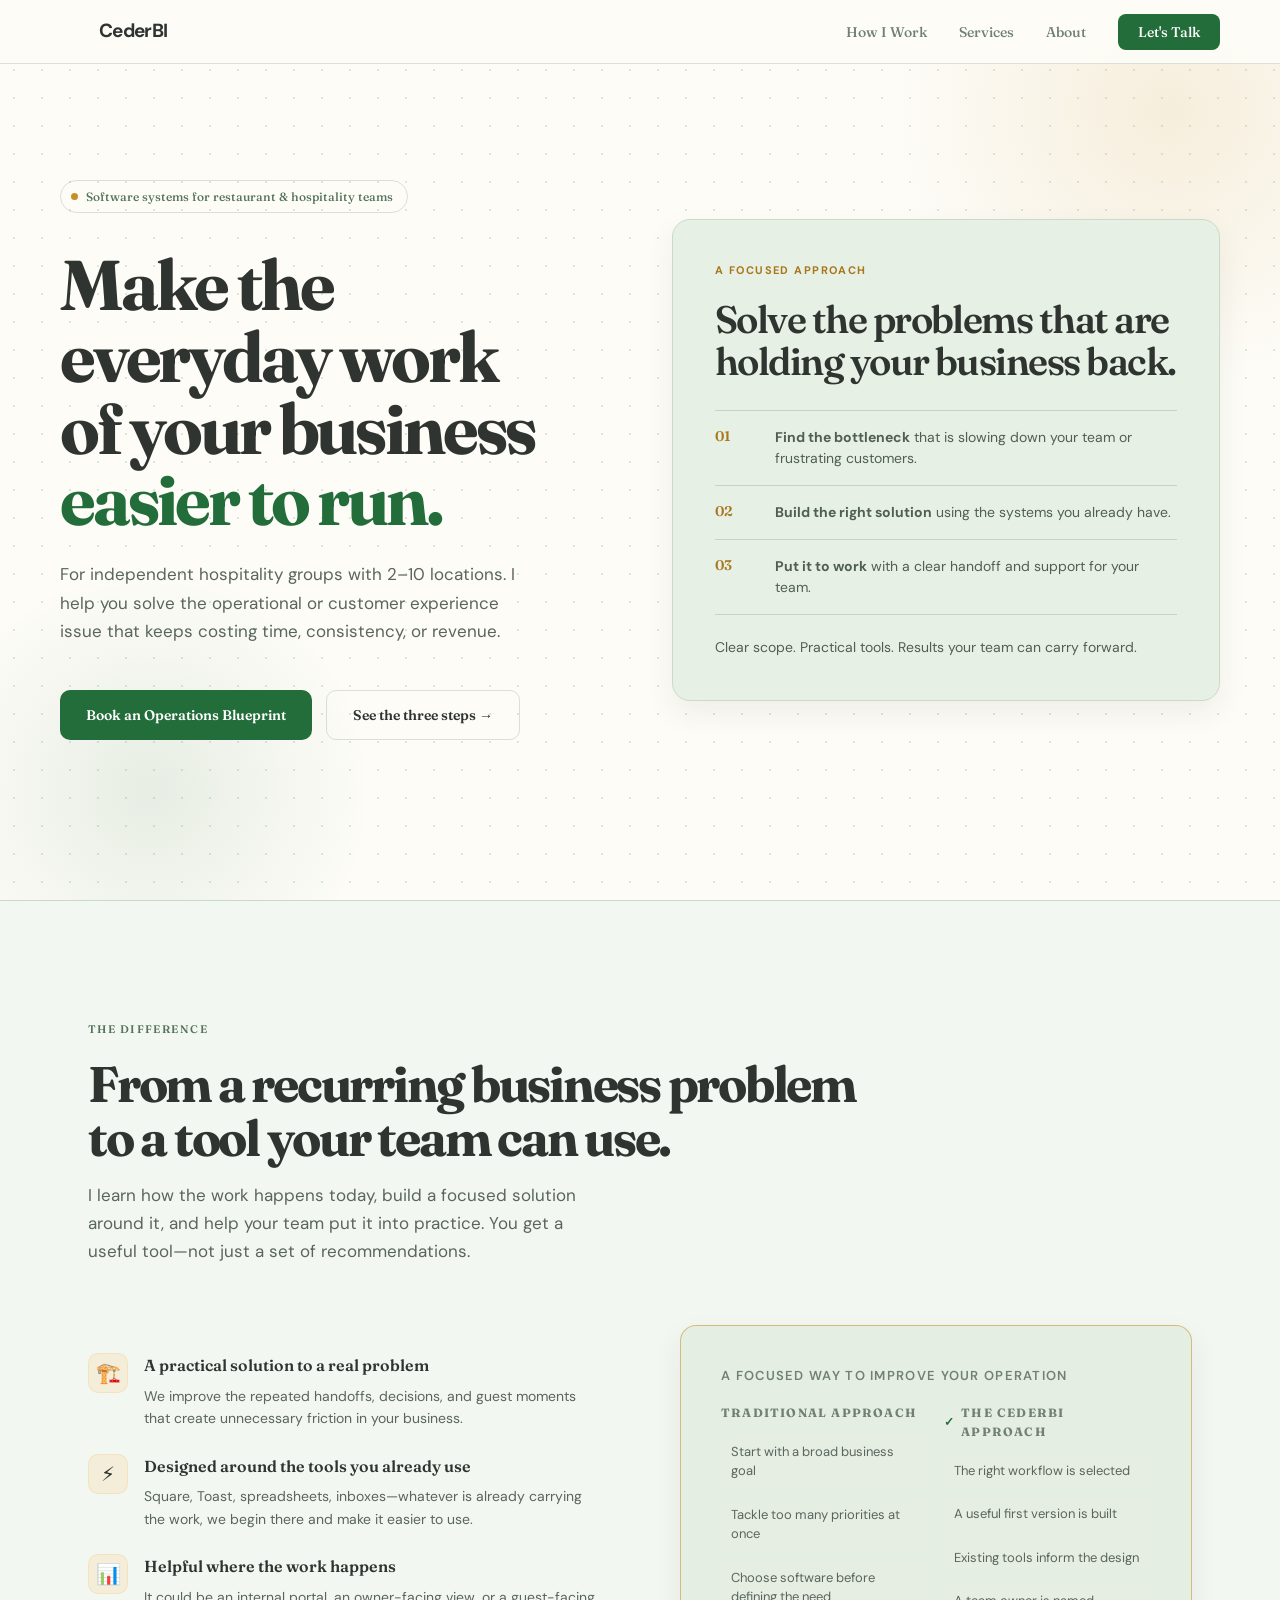
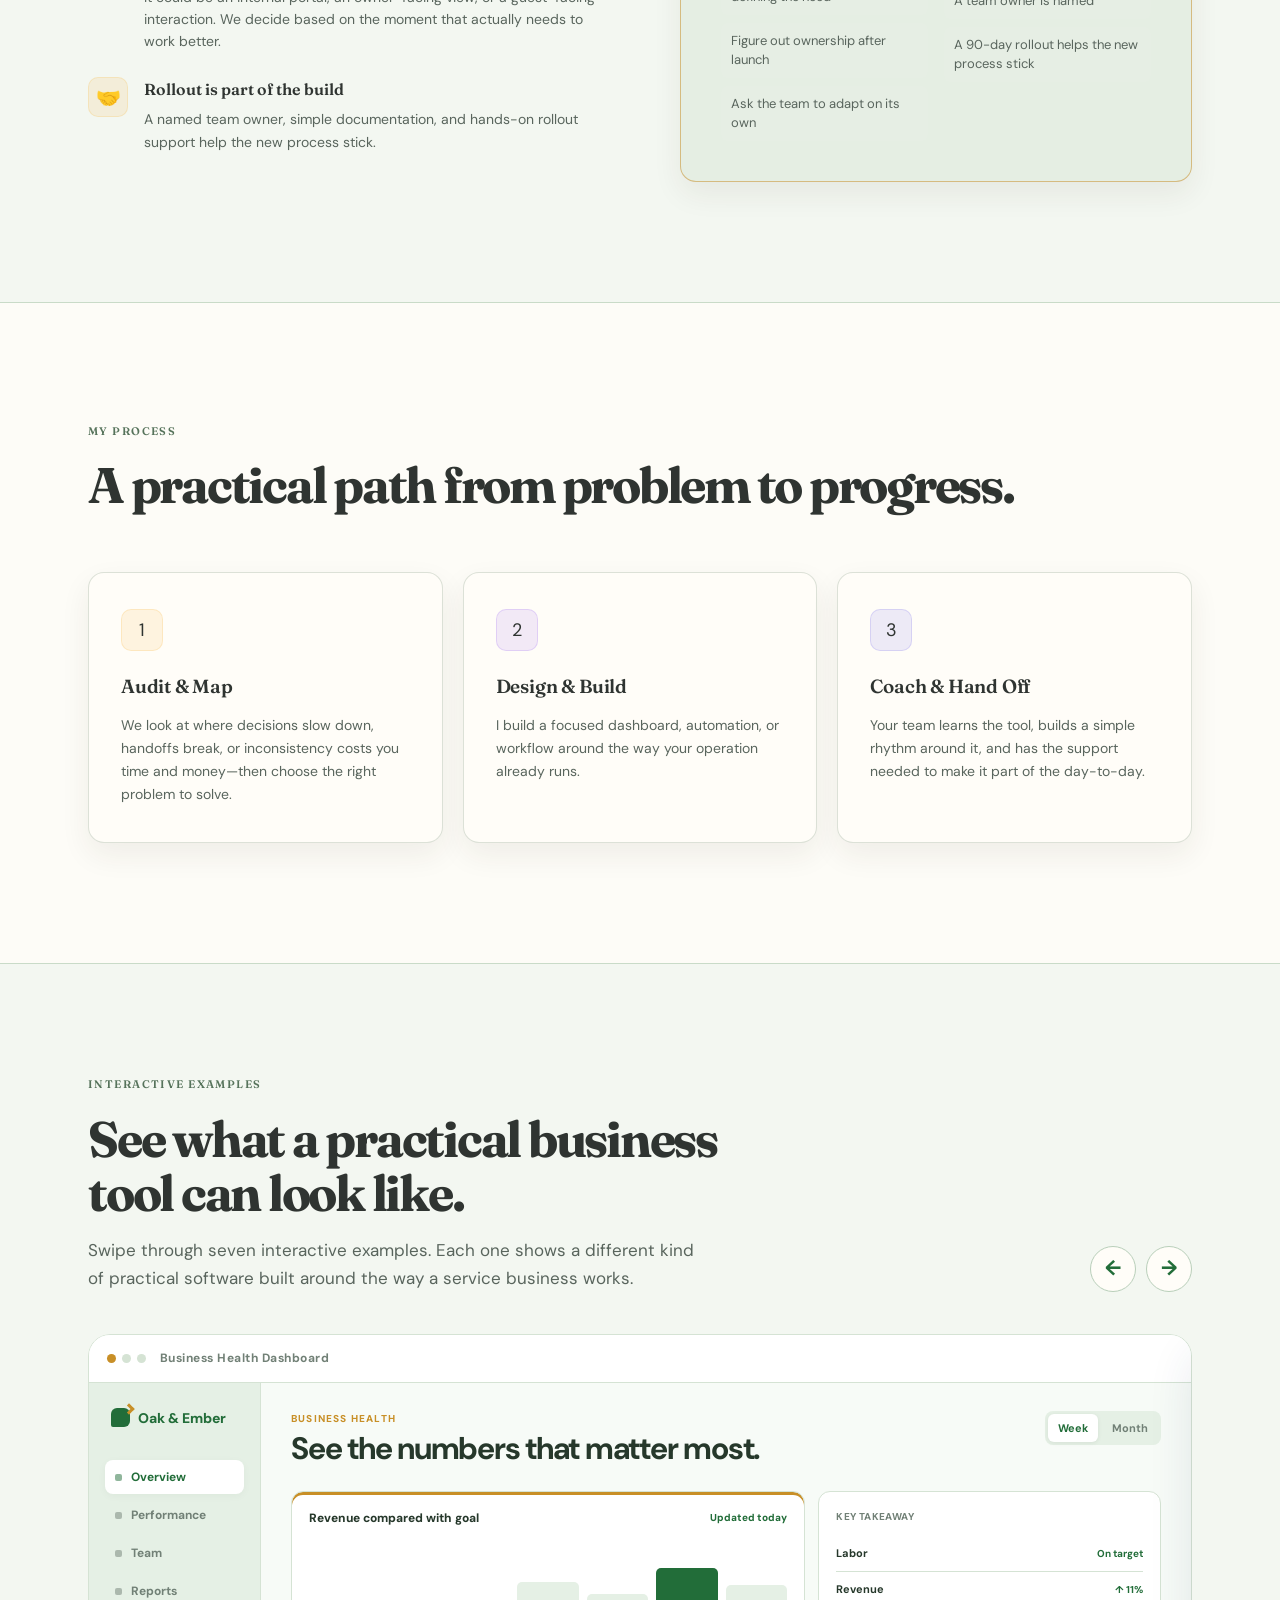
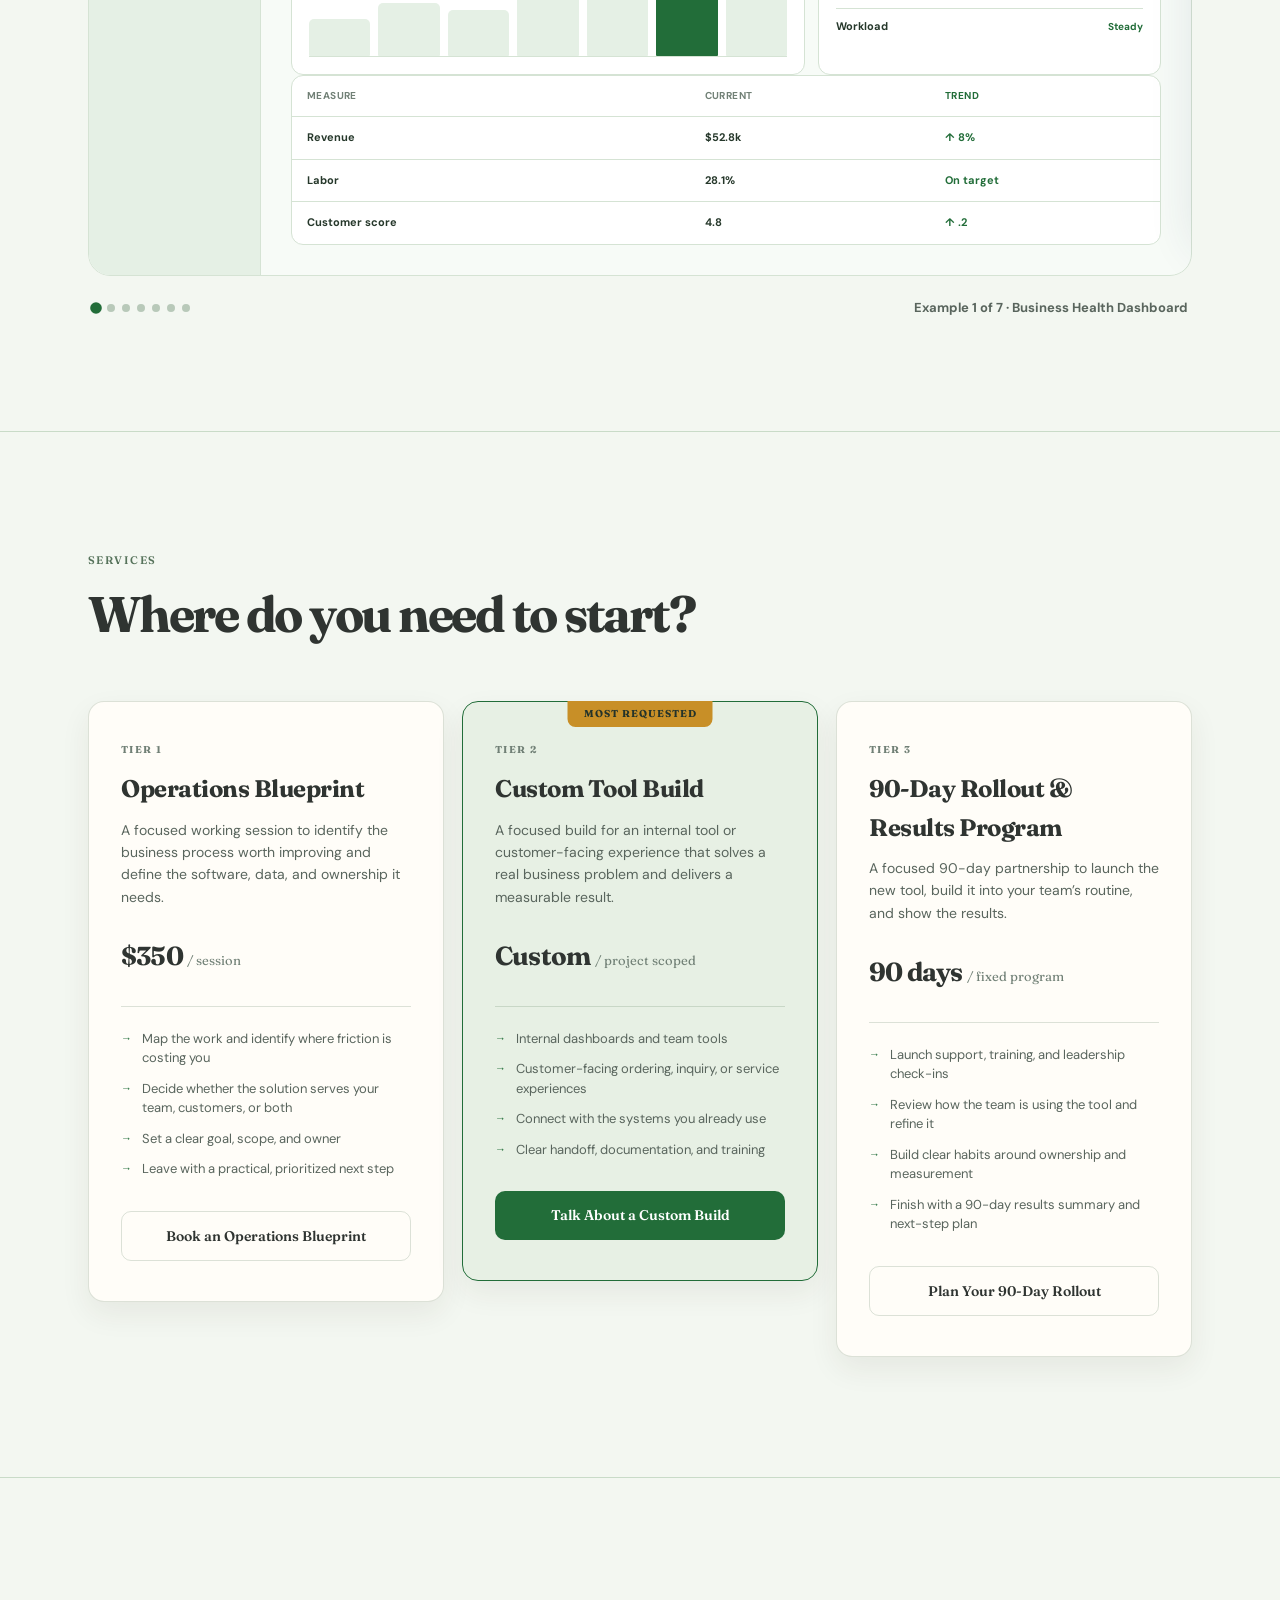
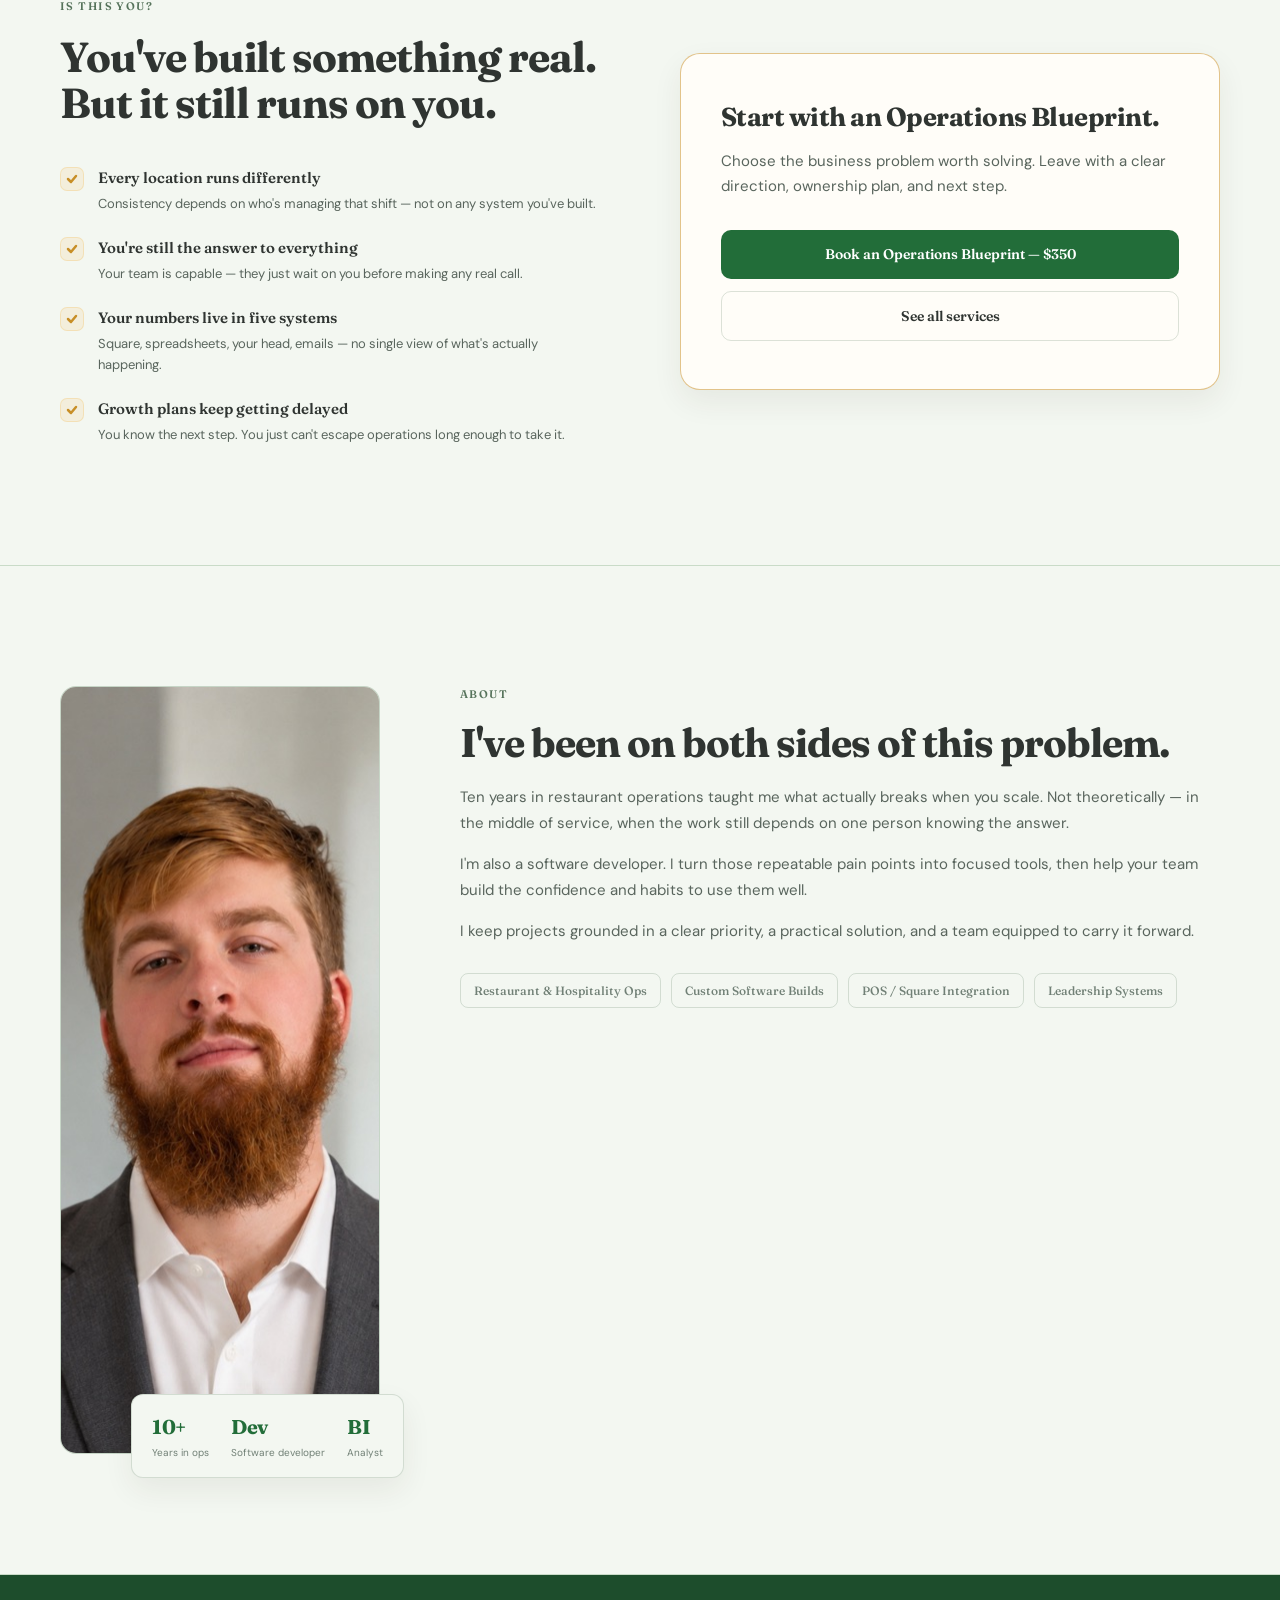
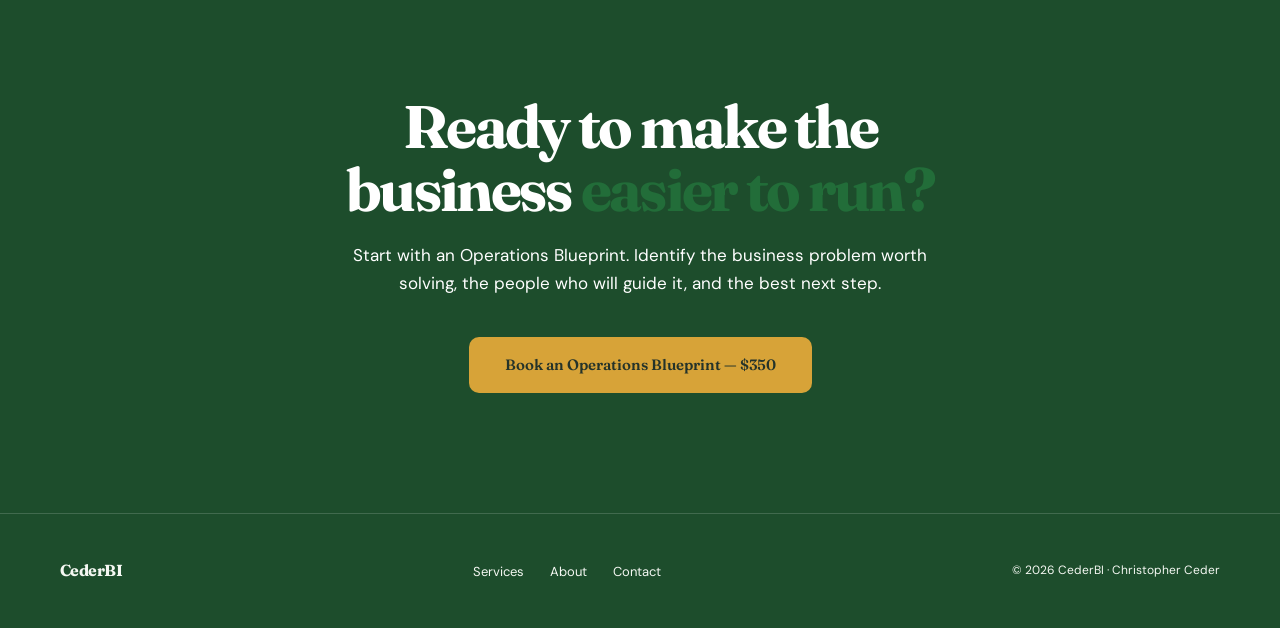
==== commit 4876f09c: "Refresh interactive examples and bump site.js cache version" ====
--- a/index.html
+++ b/index.html
@@ -1199,7 +1199,7 @@
         <div class="sec-head">
           <span class="eyebrow">Interactive examples</span>
           <h2>See what a practical business tool can look like.</h2>
-          <p>Swipe through nine interactive examples. Each one shows how a tailored tool can give your team a clearer, easier way to handle everyday work.</p>
+          <p>Swipe through seven interactive examples. Each one shows a different kind of practical software built around the way a service business works.</p>
         </div>
         <div class="showcase-controls" aria-label="Demo navigation">
           <button class="showcase-arrow" type="button" data-demo-prev aria-label="Previous example">←</button>
@@ -1209,10 +1209,10 @@
 
       <div class="demo-viewport reveal d1" data-demo-carousel tabindex="0" aria-label="Interactive business tool examples">
         <div class="demo-track">
-          <!-- Shiftline -->
-          <article class="demo-slide demo-theme-forest demo-variant-1" data-product="Daily Operations" data-demo-name="Shiftline" aria-label="Shiftline operations dashboard">
+          <!-- Business Health Dashboard -->
+          <article class="demo-slide demo-theme-forest demo-variant-1" data-product="Business Health Dashboard" data-demo-name="Business Health Dashboard" aria-label="Business Health Dashboard example">
             <div class="demo-frame">
-              <div class="demo-window-bar"><i class="demo-window-dot"></i><i class="demo-window-dot"></i><i class="demo-window-dot"></i><span class="demo-window-title">Shiftline</span></div>
+              <div class="demo-window-bar"><i class="demo-window-dot"></i><i class="demo-window-dot"></i><i class="demo-window-dot"></i><span class="demo-window-title">Business Health Dashboard</span></div>
               <div class="demo-shell">
                 <aside class="demo-sidebar"><div class="demo-brand"><i class="demo-brand-mark"></i>Oak &amp; Ember</div><div class="demo-nav-item is-current">Overview</div><div class="demo-nav-item">Service</div><div class="demo-nav-item">Team</div><div class="demo-nav-item">Reports</div></aside>
                 <div class="demo-main"><div class="demo-main-top"><div><p class="demo-kicker">Daily operations</p><h3>Today’s service, at a glance.</h3></div><div class="demo-tabs"><button type="button" class="is-active" aria-pressed="true">Today</button><button type="button" aria-pressed="false">This week</button></div></div><div class="demo-metrics"><div class="demo-metric"><p>Sales</p><strong>$8,420</strong><span>↑ 12% vs. last Friday</span></div><div class="demo-metric"><p>Labor</p><strong>27.8%</strong><span>On target</span></div><div class="demo-metric"><p>Tickets</p><strong>416</strong><span>↑ 8% today</span></div><div class="demo-metric"><p>Open tasks</p><strong>6</strong><span>2 need attention</span></div></div><div class="demo-bottom"><div class="demo-chart"><div class="demo-chart-head">Sales by hour <span>Live</span></div><div class="demo-bars"><i style="height:34%"></i><i style="height:53%"></i><i style="height:43%"></i><i class="is-highlight" style="height:82%"></i><i style="height:65%"></i><i style="height:91%"></i><i style="height:58%"></i></div></div><div class="demo-list"><p class="demo-list-title">Attention needed</p><div class="demo-list-row">Patio setup <span>Due 3:30</span></div><div class="demo-list-row">Line check <span>In progress</span></div><div class="demo-list-row">86 list <span>Updated</span></div></div></div></div>
@@ -1220,43 +1220,43 @@
             </div>
           </article>
 
-          <!-- Service Pulse -->
-          <article class="demo-slide demo-theme-navy demo-variant-2" data-product="Daily Operations" data-demo-name="Service Pulse" aria-label="Service Pulse operations dashboard">
-            <div class="demo-frame"><div class="demo-window-bar"><i class="demo-window-dot"></i><i class="demo-window-dot"></i><i class="demo-window-dot"></i><span class="demo-window-title">Service Pulse</span></div><div class="demo-shell"><aside class="demo-sidebar"><div class="demo-brand"><i class="demo-brand-mark"></i>Field &amp; Fork</div><div class="demo-nav-item is-current">Overview</div><div class="demo-nav-item">Service</div><div class="demo-nav-item">Team</div><div class="demo-nav-item">Reports</div></aside><div class="demo-main"><div class="demo-main-top"><div><p class="demo-kicker">Daily operations</p><h3>Keep the day moving forward.</h3></div><div class="demo-tabs"><button type="button" class="is-active" aria-pressed="true">Today</button><button type="button" aria-pressed="false">This week</button></div></div><div class="demo-metrics"><div class="demo-metric"><p>Sales</p><strong>$11,260</strong><span>↑ 9% vs. last Friday</span></div><div class="demo-metric"><p>Labor</p><strong>29.1%</strong><span>On target</span></div><div class="demo-metric"><p>Tickets</p><strong>538</strong><span>↑ 11% today</span></div><div class="demo-metric"><p>Open tasks</p><strong>4</strong><span>1 needs attention</span></div></div><div class="demo-bottom"><div class="demo-chart"><div class="demo-chart-head">Sales by hour <span>Live</span></div><div class="demo-bars"><i style="height:28%"></i><i style="height:46%"></i><i style="height:60%"></i><i class="is-highlight" style="height:77%"></i><i style="height:70%"></i><i style="height:88%"></i><i style="height:63%"></i></div></div><div class="demo-list"><p class="demo-list-title">Attention needed</p><div class="demo-list-row">Prep complete <span>4:00</span></div><div class="demo-list-row">Labor check <span>Review</span></div><div class="demo-list-row">Private event <span>Confirmed</span></div></div></div></div></div></div>
+          <!-- Live Task Board -->
+          <article class="demo-slide demo-theme-navy demo-variant-2" data-product="Live Task Board" data-demo-name="Live Task Board" aria-label="Live Task Board example">
+            <div class="demo-frame"><div class="demo-window-bar"><i class="demo-window-dot"></i><i class="demo-window-dot"></i><i class="demo-window-dot"></i><span class="demo-window-title">Live Task Board</span></div><div class="demo-shell"><aside class="demo-sidebar"><div class="demo-brand"><i class="demo-brand-mark"></i>Field &amp; Fork</div><div class="demo-nav-item is-current">Overview</div><div class="demo-nav-item">Service</div><div class="demo-nav-item">Team</div><div class="demo-nav-item">Reports</div></aside><div class="demo-main"></div></div></div>
           </article>
 
-          <!-- Daymark -->
-          <article class="demo-slide demo-theme-sand demo-variant-3" data-product="Daily Operations" data-demo-name="Daymark" aria-label="Daymark daily operations dashboard">
-            <div class="demo-frame"><div class="demo-window-bar"><i class="demo-window-dot"></i><i class="demo-window-dot"></i><i class="demo-window-dot"></i><span class="demo-window-title">Daymark</span></div><div class="demo-shell"><aside class="demo-sidebar"><div class="demo-brand"><i class="demo-brand-mark"></i>Market Table</div><div class="demo-nav-item is-current">Overview</div><div class="demo-nav-item">Service</div><div class="demo-nav-item">Team</div><div class="demo-nav-item">Reports</div></aside><div class="demo-main"><div class="demo-main-top"><div><p class="demo-kicker">Daily operations</p><h3>The essentials, all in one place.</h3></div><div class="demo-tabs"><button type="button" class="is-active" aria-pressed="true">Today</button><button type="button" aria-pressed="false">This week</button></div></div><div class="demo-metrics"><div class="demo-metric"><p>Sales</p><strong>$6,915</strong><span>↑ 6% vs. last Friday</span></div><div class="demo-metric"><p>Labor</p><strong>26.4%</strong><span>Under target</span></div><div class="demo-metric"><p>Tickets</p><strong>352</strong><span>↑ 4% today</span></div><div class="demo-metric"><p>Open tasks</p><strong>7</strong><span>3 need attention</span></div></div><div class="demo-bottom"><div class="demo-chart"><div class="demo-chart-head">Sales by hour <span>Live</span></div><div class="demo-bars"><i style="height:31%"></i><i style="height:44%"></i><i style="height:55%"></i><i class="is-highlight" style="height:76%"></i><i style="height:61%"></i><i style="height:83%"></i><i style="height:54%"></i></div></div><div class="demo-list"><p class="demo-list-title">Attention needed</p><div class="demo-list-row">Menu count <span>Due 3:00</span></div><div class="demo-list-row">Vendor delivery <span>Arriving</span></div><div class="demo-list-row">Closing list <span>Ready</span></div></div></div></div></div></div>
+          <!-- Customer Inbox -->
+          <article class="demo-slide demo-theme-sand demo-variant-3" data-product="Customer Inbox" data-demo-name="Customer Inbox" aria-label="Customer Inbox example">
+            <div class="demo-frame"><div class="demo-window-bar"><i class="demo-window-dot"></i><i class="demo-window-dot"></i><i class="demo-window-dot"></i><span class="demo-window-title">Customer Inbox</span></div><div class="demo-shell"><aside class="demo-sidebar"><div class="demo-brand"><i class="demo-brand-mark"></i>Market Table</div><div class="demo-nav-item is-current">Overview</div><div class="demo-nav-item">Service</div><div class="demo-nav-item">Team</div><div class="demo-nav-item">Reports</div></aside><div class="demo-main"></div></div></div>
           </article>
 
-          <!-- Location Lens -->
-          <article class="demo-slide demo-theme-forest demo-variant-4" data-product="Location Scorecard" data-demo-name="Location Lens" aria-label="Location Lens performance scorecard">
-            <div class="demo-frame"><div class="demo-window-bar"><i class="demo-window-dot"></i><i class="demo-window-dot"></i><i class="demo-window-dot"></i><span class="demo-window-title">Location Lens</span></div><div class="demo-shell"><aside class="demo-sidebar"><div class="demo-brand"><i class="demo-brand-mark"></i>Oak &amp; Ember</div><div class="demo-nav-item">Overview</div><div class="demo-nav-item is-current">Locations</div><div class="demo-nav-item">Team</div><div class="demo-nav-item">Reports</div></aside><div class="demo-main"><div class="demo-main-top"><div><p class="demo-kicker">Location scorecard</p><h3>See how every location is performing.</h3></div><div class="demo-tabs"><button type="button" class="is-active" aria-pressed="true">This week</button><button type="button" aria-pressed="false">This month</button></div></div><div class="demo-metrics"><div class="demo-metric"><p>Total sales</p><strong>$128k</strong><span>↑ 8% this week</span></div><div class="demo-metric"><p>Average labor</p><strong>28.2%</strong><span>On target</span></div><div class="demo-metric"><p>Guest score</p><strong>4.7</strong><span>↑ .2 points</span></div><div class="demo-metric"><p>Priority items</p><strong>3</strong><span>Assigned today</span></div></div><div class="demo-location-grid"><div class="demo-location"><h4>Downtown</h4><p>Sales <strong>$46.2k</strong></p><p>Labor <strong>27.4%</strong></p><p>Guest score <strong>4.8</strong></p><div class="demo-progress"><i style="width:87%"></i></div></div><div class="demo-location"><h4>North Loop</h4><p>Sales <strong>$40.8k</strong></p><p>Labor <strong>29.1%</strong></p><p>Guest score <strong>4.6</strong></p><div class="demo-progress"><i style="width:78%"></i></div></div><div class="demo-location"><h4>Riverside</h4><p>Sales <strong>$41.0k</strong></p><p>Labor <strong>28.0%</strong></p><p>Guest score <strong>4.7</strong></p><div class="demo-progress"><i style="width:82%"></i></div></div></div></div></div></div>
+          <!-- Field Service Scheduler -->
+          <article class="demo-slide demo-theme-forest demo-variant-4" data-product="Field Service Scheduler" data-demo-name="Field Service Scheduler" aria-label="Field Service Scheduler example">
+            <div class="demo-frame"><div class="demo-window-bar"><i class="demo-window-dot"></i><i class="demo-window-dot"></i><i class="demo-window-dot"></i><span class="demo-window-title">Field Service Scheduler</span></div><div class="demo-shell"><aside class="demo-sidebar"><div class="demo-brand"><i class="demo-brand-mark"></i>Oak &amp; Ember</div><div class="demo-nav-item is-current">Overview</div><div class="demo-nav-item">Service</div><div class="demo-nav-item">Team</div><div class="demo-nav-item">Reports</div></aside><div class="demo-main"></div></div></div>
           </article>
 
-          <!-- The Pass -->
-          <article class="demo-slide demo-theme-navy demo-variant-5" data-product="Location Scorecard" data-demo-name="The Pass" aria-label="The Pass multi-location scorecard">
-            <div class="demo-frame"><div class="demo-window-bar"><i class="demo-window-dot"></i><i class="demo-window-dot"></i><i class="demo-window-dot"></i><span class="demo-window-title">The Pass</span></div><div class="demo-shell"><aside class="demo-sidebar"><div class="demo-brand"><i class="demo-brand-mark"></i>Field &amp; Fork</div><div class="demo-nav-item">Overview</div><div class="demo-nav-item is-current">Locations</div><div class="demo-nav-item">Team</div><div class="demo-nav-item">Reports</div></aside><div class="demo-main"><div class="demo-main-top"><div><p class="demo-kicker">Location scorecard</p><h3>Give every manager the same clear view.</h3></div><div class="demo-tabs"><button type="button" class="is-active" aria-pressed="true">This week</button><button type="button" aria-pressed="false">This month</button></div></div><div class="demo-metrics"><div class="demo-metric"><p>Total sales</p><strong>$176k</strong><span>↑ 10% this week</span></div><div class="demo-metric"><p>Average labor</p><strong>27.6%</strong><span>On target</span></div><div class="demo-metric"><p>Guest score</p><strong>4.6</strong><span>↑ .1 points</span></div><div class="demo-metric"><p>Priority items</p><strong>5</strong><span>Assigned today</span></div></div><div class="demo-location-grid"><div class="demo-location"><h4>Central</h4><p>Sales <strong>$58.8k</strong></p><p>Labor <strong>26.9%</strong></p><p>Guest score <strong>4.7</strong></p><div class="demo-progress"><i style="width:90%"></i></div></div><div class="demo-location"><h4>Midtown</h4><p>Sales <strong>$55.4k</strong></p><p>Labor <strong>28.4%</strong></p><p>Guest score <strong>4.5</strong></p><div class="demo-progress"><i style="width:76%"></i></div></div><div class="demo-location"><h4>Eastside</h4><p>Sales <strong>$61.8k</strong></p><p>Labor <strong>27.5%</strong></p><p>Guest score <strong>4.6</strong></p><div class="demo-progress"><i style="width:84%"></i></div></div></div></div></div></div>
+          <!-- Quote & Follow-Up Pipeline -->
+          <article class="demo-slide demo-theme-navy demo-variant-5" data-product="Quote &amp; Follow-Up Pipeline" data-demo-name="Quote &amp; Follow-Up Pipeline" aria-label="Quote and Follow-Up Pipeline example">
+            <div class="demo-frame"><div class="demo-window-bar"><i class="demo-window-dot"></i><i class="demo-window-dot"></i><i class="demo-window-dot"></i><span class="demo-window-title">Quote &amp; Follow-Up Pipeline</span></div><div class="demo-shell"><aside class="demo-sidebar"><div class="demo-brand"><i class="demo-brand-mark"></i>Field &amp; Fork</div><div class="demo-nav-item is-current">Overview</div><div class="demo-nav-item">Service</div><div class="demo-nav-item">Team</div><div class="demo-nav-item">Reports</div></aside><div class="demo-main"></div></div></div>
           </article>
 
-          <!-- Group Compass -->
-          <article class="demo-slide demo-theme-sand demo-variant-6" data-product="Location Scorecard" data-demo-name="Group Compass" aria-label="Group Compass location dashboard">
-            <div class="demo-frame"><div class="demo-window-bar"><i class="demo-window-dot"></i><i class="demo-window-dot"></i><i class="demo-window-dot"></i><span class="demo-window-title">Group Compass</span></div><div class="demo-shell"><aside class="demo-sidebar"><div class="demo-brand"><i class="demo-brand-mark"></i>Market Table</div><div class="demo-nav-item">Overview</div><div class="demo-nav-item is-current">Locations</div><div class="demo-nav-item">Team</div><div class="demo-nav-item">Reports</div></aside><div class="demo-main"><div class="demo-main-top"><div><p class="demo-kicker">Location scorecard</p><h3>Spot where support will make the difference.</h3></div><div class="demo-tabs"><button type="button" class="is-active" aria-pressed="true">This week</button><button type="button" aria-pressed="false">This month</button></div></div><div class="demo-metrics"><div class="demo-metric"><p>Total sales</p><strong>$94k</strong><span>↑ 5% this week</span></div><div class="demo-metric"><p>Average labor</p><strong>28.9%</strong><span>On target</span></div><div class="demo-metric"><p>Guest score</p><strong>4.8</strong><span>↑ .3 points</span></div><div class="demo-metric"><p>Priority items</p><strong>2</strong><span>Assigned today</span></div></div><div class="demo-location-grid"><div class="demo-location"><h4>Hillcrest</h4><p>Sales <strong>$34.1k</strong></p><p>Labor <strong>28.6%</strong></p><p>Guest score <strong>4.9</strong></p><div class="demo-progress"><i style="width:92%"></i></div></div><div class="demo-location"><h4>Parkway</h4><p>Sales <strong>$29.8k</strong></p><p>Labor <strong>29.7%</strong></p><p>Guest score <strong>4.6</strong></p><div class="demo-progress"><i style="width:74%"></i></div></div><div class="demo-location"><h4>Southside</h4><p>Sales <strong>$30.1k</strong></p><p>Labor <strong>28.5%</strong></p><p>Guest score <strong>4.8</strong></p><div class="demo-progress"><i style="width:86%"></i></div></div></div></div></div></div>
+          <!-- Team Checklist App -->
+          <article class="demo-slide demo-theme-sand demo-variant-6" data-product="Team Checklist App" data-demo-name="Team Checklist App" aria-label="Team Checklist App example">
+            <div class="demo-frame"><div class="demo-window-bar"><i class="demo-window-dot"></i><i class="demo-window-dot"></i><i class="demo-window-dot"></i><span class="demo-window-title">Team Checklist App</span></div><div class="demo-shell"><aside class="demo-sidebar"><div class="demo-brand"><i class="demo-brand-mark"></i>Market Table</div><div class="demo-nav-item is-current">Overview</div><div class="demo-nav-item">Service</div><div class="demo-nav-item">Team</div><div class="demo-nav-item">Reports</div></aside><div class="demo-main"></div></div></div>
           </article>
 
-          <!-- Guestline -->
-          <article class="demo-slide demo-theme-forest demo-variant-7" data-product="Guest Experience" data-demo-name="Guestline" aria-label="Guestline guest care dashboard">
-            <div class="demo-frame"><div class="demo-window-bar"><i class="demo-window-dot"></i><i class="demo-window-dot"></i><i class="demo-window-dot"></i><span class="demo-window-title">Guestline</span></div><div class="demo-shell"><aside class="demo-sidebar"><div class="demo-brand"><i class="demo-brand-mark"></i>Oak &amp; Ember</div><div class="demo-nav-item">Overview</div><div class="demo-nav-item">Service</div><div class="demo-nav-item is-current">Guest care</div><div class="demo-nav-item">Reports</div></aside><div class="demo-main"><div class="demo-main-top"><div><p class="demo-kicker">Guest experience</p><h3>Make every guest feel looked after.</h3></div><div class="demo-tabs"><button type="button" class="is-active" aria-pressed="true">Inbox</button><button type="button" aria-pressed="false">Follow-ups</button></div></div><div class="demo-metrics"><div class="demo-metric"><p>Open requests</p><strong>12</strong><span>4 new today</span></div><div class="demo-metric"><p>Average reply</p><strong>18m</strong><span>↓ 7m this week</span></div><div class="demo-metric"><p>Resolved</p><strong>94%</strong><span>↑ 3% this month</span></div><div class="demo-metric"><p>VIP arrivals</p><strong>3</strong><span>Tonight</span></div></div><div class="demo-queue"><div class="demo-queue-card"><h4>Guest requests</h4><div class="demo-ticket"><i class="demo-ticket-dot"></i>Private dining inquiry <span>8m</span></div><div class="demo-ticket"><i class="demo-ticket-dot is-green"></i>Anniversary note <span>14m</span></div><div class="demo-ticket"><i class="demo-ticket-dot"></i>Dietary question <span>21m</span></div></div><div class="demo-queue-card"><h4>Next best actions</h4><div class="demo-ticket"><i class="demo-ticket-dot is-green"></i>Confirm 7:30 reservation <span>Assigned</span></div><div class="demo-ticket"><i class="demo-ticket-dot"></i>Reply to catering lead <span>Due now</span></div><div class="demo-ticket"><i class="demo-ticket-dot is-green"></i>Prepare VIP table <span>5:45</span></div></div></div></div></div></div>
+          <!-- Client Portal -->
+          <article class="demo-slide demo-theme-forest demo-variant-7" data-product="Client Portal" data-demo-name="Client Portal" aria-label="Client Portal example">
+            <div class="demo-frame"><div class="demo-window-bar"><i class="demo-window-dot"></i><i class="demo-window-dot"></i><i class="demo-window-dot"></i><span class="demo-window-title">Client Portal</span></div><div class="demo-shell"><aside class="demo-sidebar"><div class="demo-brand"><i class="demo-brand-mark"></i>Oak &amp; Ember</div><div class="demo-nav-item is-current">Overview</div><div class="demo-nav-item">Service</div><div class="demo-nav-item">Team</div><div class="demo-nav-item">Reports</div></aside><div class="demo-main"></div></div></div>
           </article>
 
           <!-- Kindred Desk -->
-          <article class="demo-slide demo-theme-navy demo-variant-8" data-product="Guest Experience" data-demo-name="Kindred Desk" aria-label="Kindred Desk guest request dashboard">
+          <article class="demo-slide demo-theme-navy demo-variant-8" data-retire-demo aria-hidden="true">
             <div class="demo-frame"><div class="demo-window-bar"><i class="demo-window-dot"></i><i class="demo-window-dot"></i><i class="demo-window-dot"></i><span class="demo-window-title">Kindred Desk</span></div><div class="demo-shell"><aside class="demo-sidebar"><div class="demo-brand"><i class="demo-brand-mark"></i>Field &amp; Fork</div><div class="demo-nav-item">Overview</div><div class="demo-nav-item">Service</div><div class="demo-nav-item is-current">Guest care</div><div class="demo-nav-item">Reports</div></aside><div class="demo-main"><div class="demo-main-top"><div><p class="demo-kicker">Guest experience</p><h3>Keep every conversation moving.</h3></div><div class="demo-tabs"><button type="button" class="is-active" aria-pressed="true">Inbox</button><button type="button" aria-pressed="false">Follow-ups</button></div></div><div class="demo-metrics"><div class="demo-metric"><p>Open requests</p><strong>18</strong><span>6 new today</span></div><div class="demo-metric"><p>Average reply</p><strong>14m</strong><span>↓ 9m this week</span></div><div class="demo-metric"><p>Resolved</p><strong>96%</strong><span>↑ 2% this month</span></div><div class="demo-metric"><p>VIP arrivals</p><strong>5</strong><span>Tonight</span></div></div><div class="demo-queue"><div class="demo-queue-card"><h4>Guest requests</h4><div class="demo-ticket"><i class="demo-ticket-dot"></i>Large party request <span>4m</span></div><div class="demo-ticket"><i class="demo-ticket-dot is-green"></i>Order update <span>11m</span></div><div class="demo-ticket"><i class="demo-ticket-dot"></i>Event follow-up <span>17m</span></div></div><div class="demo-queue-card"><h4>Next best actions</h4><div class="demo-ticket"><i class="demo-ticket-dot is-green"></i>Call catering lead <span>Assigned</span></div><div class="demo-ticket"><i class="demo-ticket-dot"></i>Answer online inquiry <span>Due now</span></div><div class="demo-ticket"><i class="demo-ticket-dot is-green"></i>Text reservation update <span>4:30</span></div></div></div></div></div></div>
           </article>
 
           <!-- Table Notes -->
-          <article class="demo-slide demo-theme-sand demo-variant-9" data-product="Guest Experience" data-demo-name="Table Notes" aria-label="Table Notes guest follow-up dashboard">
+          <article class="demo-slide demo-theme-sand demo-variant-9" data-retire-demo aria-hidden="true">
             <div class="demo-frame"><div class="demo-window-bar"><i class="demo-window-dot"></i><i class="demo-window-dot"></i><i class="demo-window-dot"></i><span class="demo-window-title">Table Notes</span></div><div class="demo-shell"><aside class="demo-sidebar"><div class="demo-brand"><i class="demo-brand-mark"></i>Market Table</div><div class="demo-nav-item">Overview</div><div class="demo-nav-item">Service</div><div class="demo-nav-item is-current">Guest care</div><div class="demo-nav-item">Reports</div></aside><div class="demo-main"><div class="demo-main-top"><div><p class="demo-kicker">Guest experience</p><h3>Turn requests into great follow-through.</h3></div><div class="demo-tabs"><button type="button" class="is-active" aria-pressed="true">Inbox</button><button type="button" aria-pressed="false">Follow-ups</button></div></div><div class="demo-metrics"><div class="demo-metric"><p>Open requests</p><strong>9</strong><span>2 new today</span></div><div class="demo-metric"><p>Average reply</p><strong>22m</strong><span>↓ 4m this week</span></div><div class="demo-metric"><p>Resolved</p><strong>92%</strong><span>↑ 4% this month</span></div><div class="demo-metric"><p>VIP arrivals</p><strong>2</strong><span>Tonight</span></div></div><div class="demo-queue"><div class="demo-queue-card"><h4>Guest requests</h4><div class="demo-ticket"><i class="demo-ticket-dot"></i>Gift card question <span>7m</span></div><div class="demo-ticket"><i class="demo-ticket-dot is-green"></i>Group menu request <span>12m</span></div><div class="demo-ticket"><i class="demo-ticket-dot"></i>Reservation change <span>19m</span></div></div><div class="demo-queue-card"><h4>Next best actions</h4><div class="demo-ticket"><i class="demo-ticket-dot is-green"></i>Send event menu <span>Assigned</span></div><div class="demo-ticket"><i class="demo-ticket-dot"></i>Confirm seating request <span>Due now</span></div><div class="demo-ticket"><i class="demo-ticket-dot is-green"></i>Welcome returning guest <span>6:30</span></div></div></div></div></div></div>
           </article>
         </div>
@@ -1264,7 +1264,7 @@
 
       <div class="showcase-footer reveal d2">
         <div class="showcase-dots" data-demo-dots aria-label="Choose an example"></div>
-        <p class="showcase-status" data-demo-status aria-live="polite">Example 1 of 9 · Shiftline</p>
+        <p class="showcase-status" data-demo-status aria-live="polite">Example 1 of 7 · Business Health Dashboard</p>
       </div>
     </div>
   </section>
@@ -1456,7 +1456,7 @@
   </footer>
 
   <!-- ===================== JAVASCRIPT ===================== -->
-  <script src="site.js?v=20260801-1" defer></script>
+  <script src="site.js?v=20260801-2" defer></script>
 
 </body>
 </html>
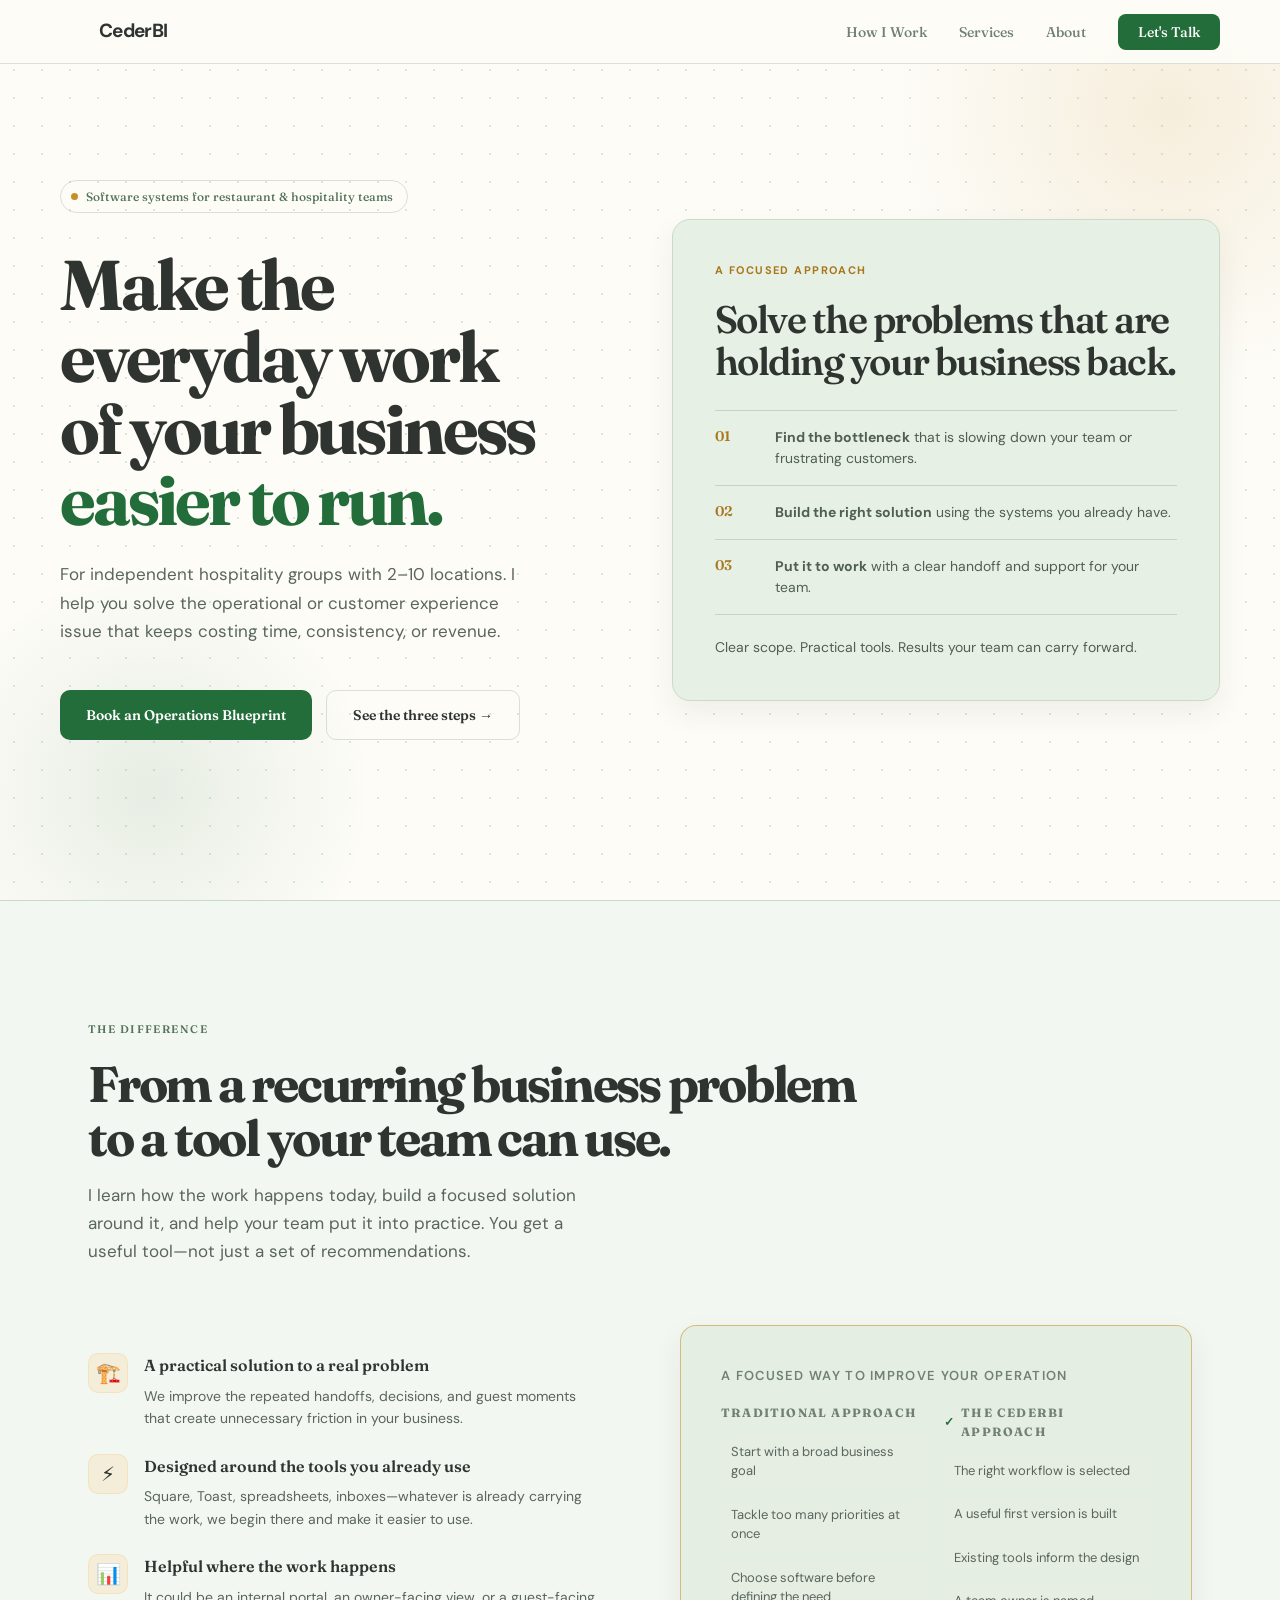
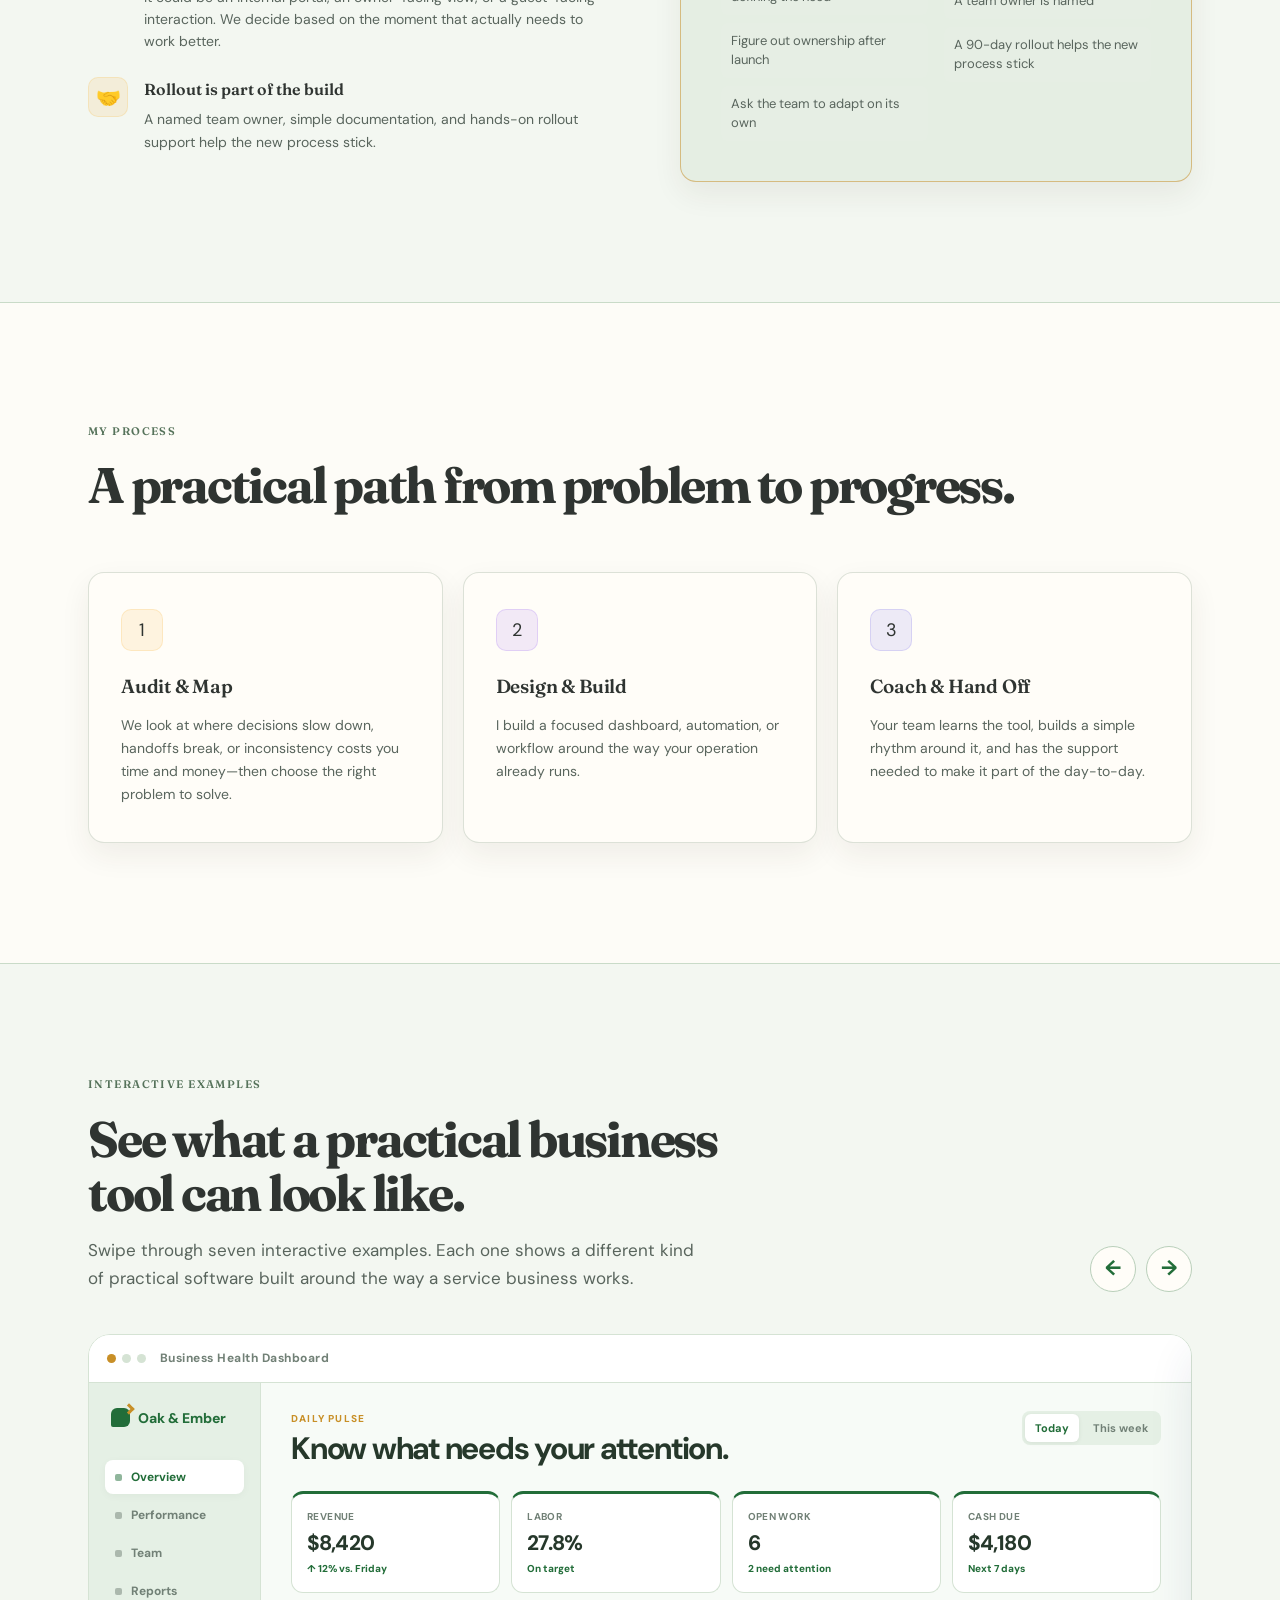
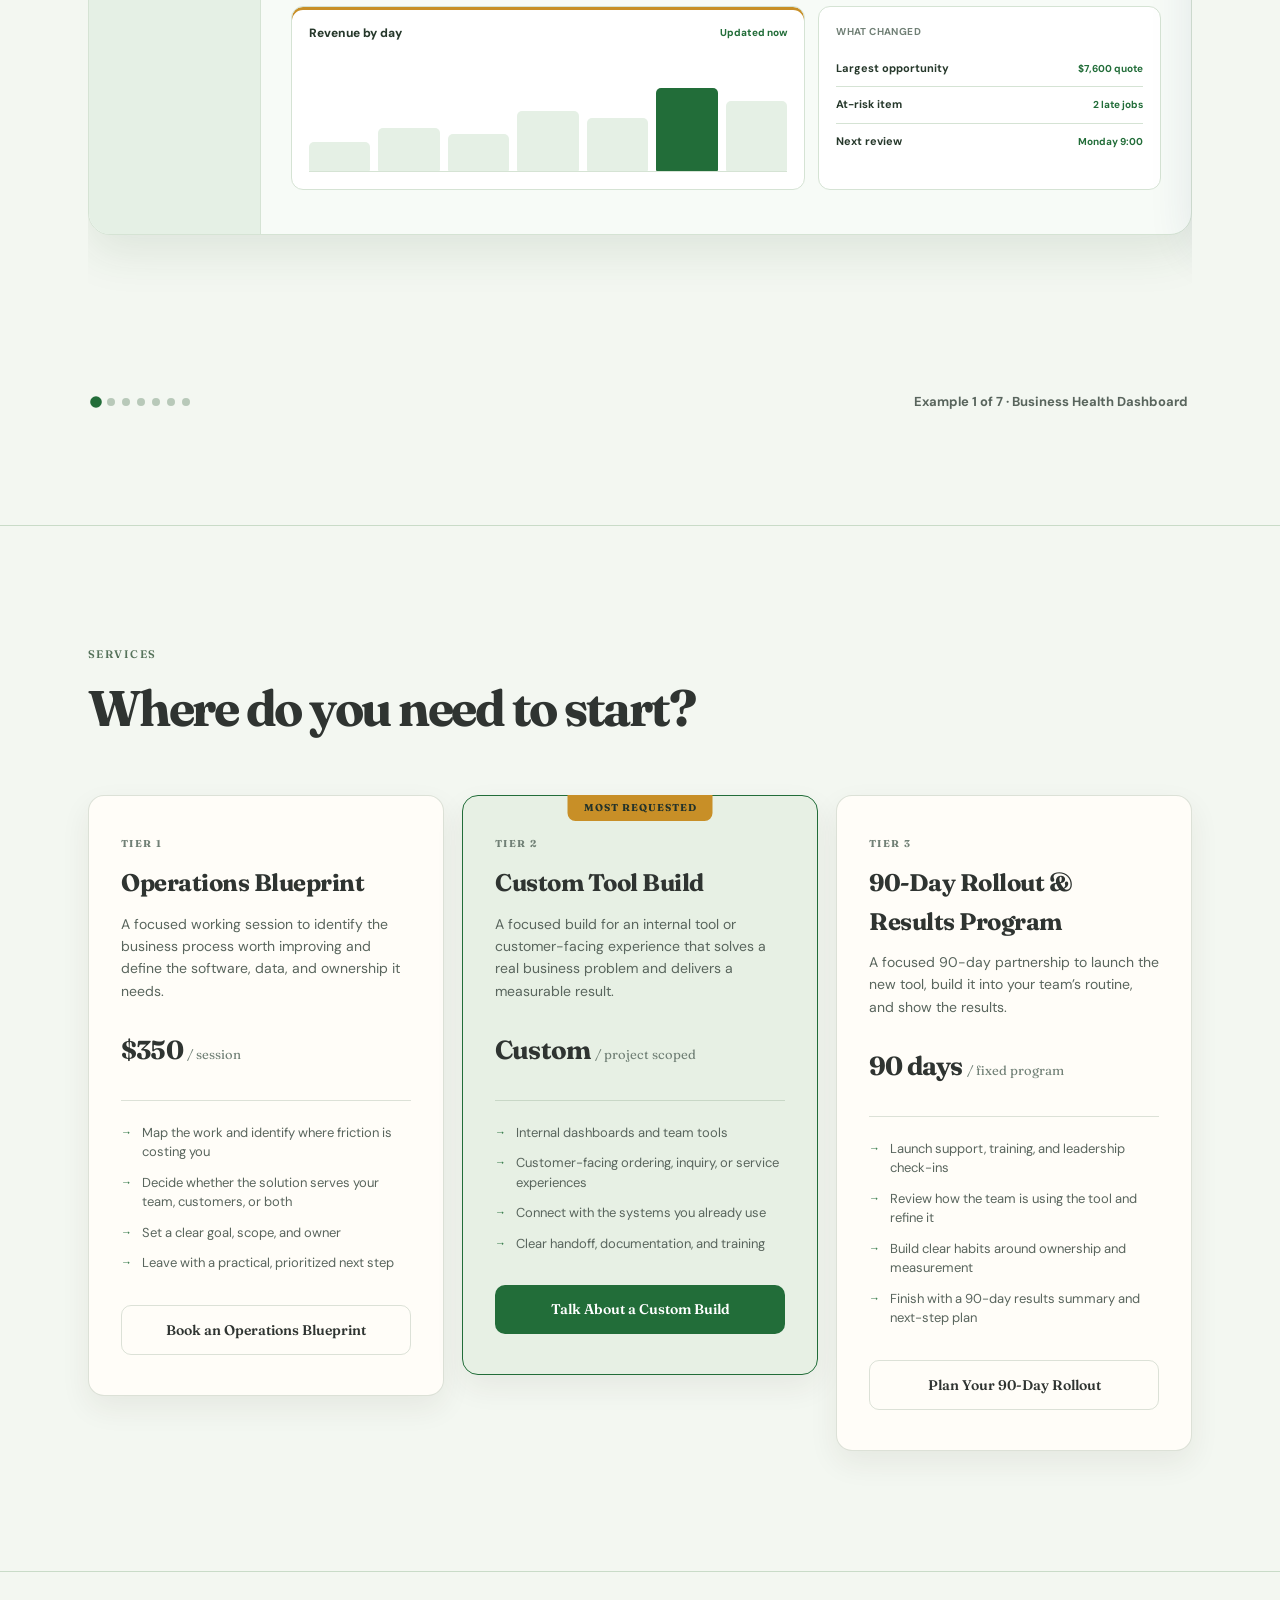
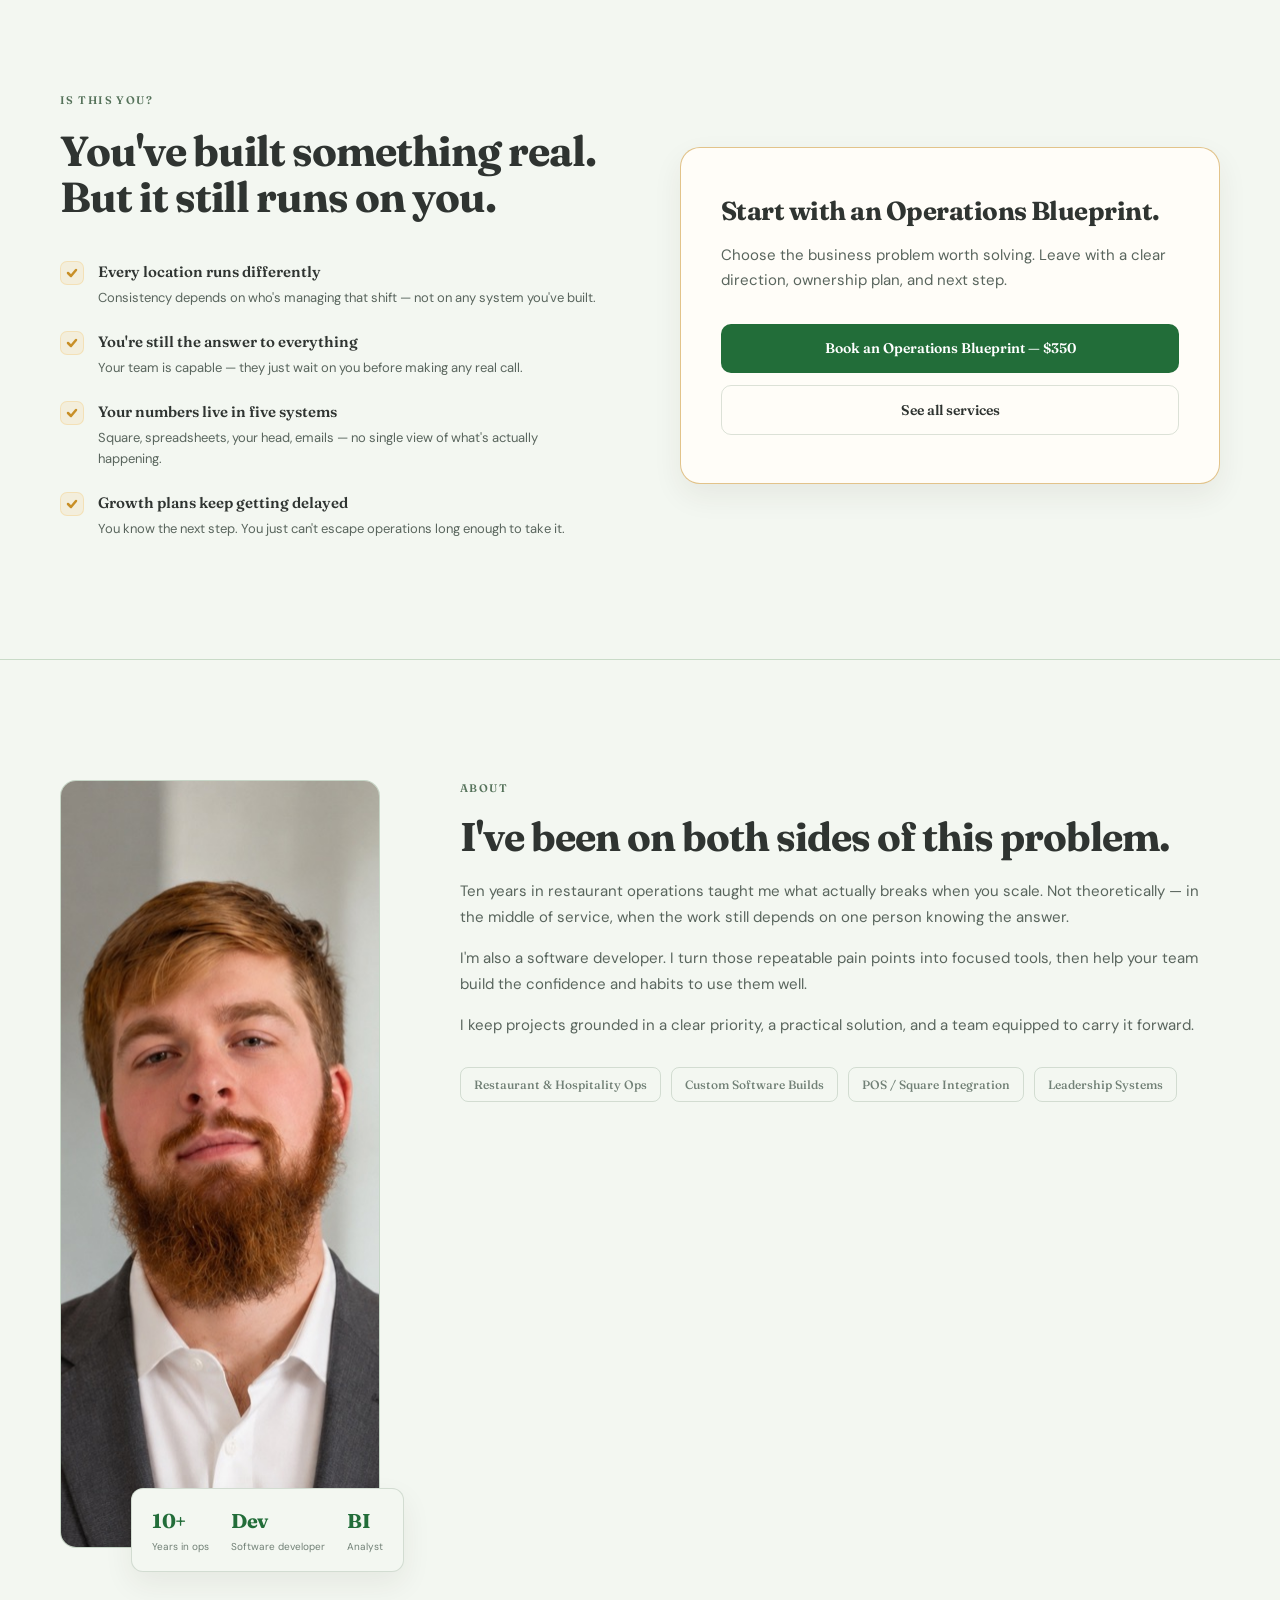
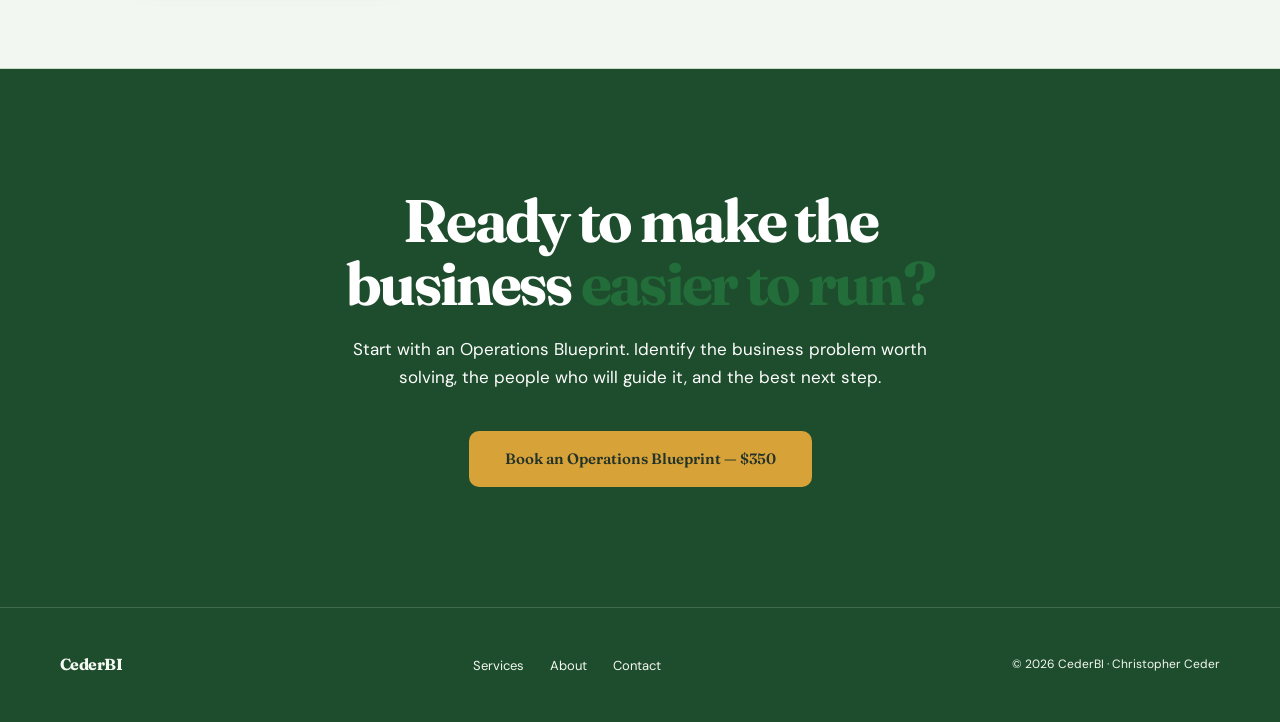
==== commit 36ab62e0: "Expand interactive demo dashboards and update asset cache versions" ====
--- a/index.html
+++ b/index.html
@@ -1026,7 +1026,7 @@
       }
     }
   </style>
-  <link rel="stylesheet" href="site.css?v=20260801-1" />
+  <link rel="stylesheet" href="site.css?v=20260801-2" />
 </head>
 <body>
   <a class="skip-link" href="#main-content">Skip to content</a>
@@ -1456,7 +1456,7 @@
   </footer>
 
   <!-- ===================== JAVASCRIPT ===================== -->
-  <script src="site.js?v=20260801-2" defer></script>
+  <script src="site.js?v=20260801-3" defer></script>
 
 </body>
 </html>
--- a/site.css
+++ b/site.css
@@ -358,6 +358,60 @@
 .demo-report-row { display: grid; grid-template-columns: 1.35fr .8fr .7fr; gap: 12px; padding: 12px 15px; border-top: 1px solid var(--demo-line); color: var(--demo-ink); font-size: 11px; font-weight: 700; }
 .demo-report-row:first-child { border-top: 0; color: var(--demo-muted); font-size: 10px; letter-spacing: .04em; text-transform: uppercase; }
 .demo-report-row span:last-child { color: var(--demo-brand); }
+.demo-card-head { display: flex; align-items: center; justify-content: space-between; gap: 12px; margin-bottom: 11px; }
+.demo-card-head h4 { margin: 0; color: var(--demo-ink); font-size: 13px; }
+.demo-card-head > span { color: var(--demo-brand); font-size: 10px; font-weight: 800; }
+.demo-action { flex: 0 0 auto; padding: 6px 8px; border: 1px solid var(--demo-brand); border-radius: 6px; background: var(--demo-brand); color: #fff; font: 800 9px var(--f-body); cursor: pointer; transition: transform .15s ease, opacity .15s ease; }
+.demo-action:hover { transform: translateY(-1px); }
+.demo-action.is-done { border-color: var(--demo-line); background: var(--demo-panel); color: var(--demo-brand); opacity: .85; }
+.demo-badge { display: inline-block; padding: 4px 6px; border-radius: 999px; background: var(--demo-panel); color: var(--demo-brand); font-size: 9px; font-weight: 800; }
+.demo-data-card { overflow: hidden; border: 1px solid var(--demo-line); border-radius: 12px; background: var(--demo-card); }
+.demo-data-card > .demo-card-head { padding: 15px 16px 3px; }
+.demo-data-table { padding: 0 16px 10px; }
+.demo-data-row { display: grid; grid-template-columns: minmax(0, 1.4fr) minmax(78px, .85fr) minmax(88px, .8fr); align-items: center; gap: 12px; min-height: 43px; border-top: 1px solid var(--demo-line); color: var(--demo-ink); font-size: 11px; font-weight: 700; }
+.demo-data-row.is-head { min-height: 31px; border-top: 0; color: var(--demo-muted); font-size: 9px; letter-spacing: .06em; text-transform: uppercase; }
+.demo-data-row > span:last-child { color: var(--demo-brand); text-align: right; }
+.demo-data-row .demo-action { margin-left: auto; }
+.demo-kanban { display: grid; grid-template-columns: repeat(3, minmax(0, 1fr)); gap: 11px; }
+.demo-kanban-column { min-width: 0; padding: 13px; border-radius: 11px; background: var(--demo-panel); }
+.demo-task-card { margin-top: 9px; padding: 11px; border: 1px solid var(--demo-line); border-radius: 9px; background: var(--demo-card); box-shadow: 0 3px 10px rgba(32,50,35,.04); }
+.demo-task-card strong { display: block; overflow: hidden; color: var(--demo-ink); font-size: 11px; text-overflow: ellipsis; white-space: nowrap; }
+.demo-task-card p { margin: 5px 0 10px; color: var(--demo-muted); font-size: 9px; line-height: 1.35; }
+.demo-task-card > div { display: flex; align-items: center; justify-content: space-between; gap: 5px; }
+.demo-timeline { padding: 5px 16px; border: 1px solid var(--demo-line); border-radius: 12px; background: var(--demo-card); }
+.demo-time-row { display: grid; grid-template-columns: 45px 9px minmax(0, 1fr) auto; align-items: center; gap: 11px; min-height: 62px; border-top: 1px solid var(--demo-line); }
+.demo-time-row:first-child { border-top: 0; }
+.demo-time-row time { color: var(--demo-muted); font-size: 9px; font-weight: 800; }
+.demo-time-row > i { width: 9px; height: 9px; border: 2px solid var(--demo-accent); border-radius: 50%; }
+.demo-time-row > i.is-good { border-color: var(--demo-brand); background: var(--demo-brand); }
+.demo-time-row strong { display: block; color: var(--demo-ink); font-size: 11px; }
+.demo-time-row p { margin: 4px 0 0; color: var(--demo-muted); font-size: 9px; }
+.demo-time-row > span { color: var(--demo-brand); font-size: 9px; font-weight: 800; text-align: right; }
+.demo-inbox { display: grid; grid-template-columns: minmax(155px, .72fr) minmax(0, 1.28fr); overflow: hidden; min-height: 260px; border: 1px solid var(--demo-line); border-radius: 12px; background: var(--demo-card); }
+.demo-conversations { border-right: 1px solid var(--demo-line); }
+.demo-conversation { display: grid; width: 100%; grid-template-columns: 7px minmax(0, 1fr) auto; align-items: center; gap: 8px; padding: 13px 11px; border: 0; border-top: 1px solid var(--demo-line); background: transparent; color: var(--demo-ink); text-align: left; cursor: pointer; }
+.demo-conversation:first-child { border-top: 0; }
+.demo-conversation.is-selected { background: var(--demo-panel); }
+.demo-conversation i { width: 7px; height: 7px; border-radius: 50%; background: var(--demo-accent); }
+.demo-conversation strong, .demo-conversation small { display: block; overflow: hidden; text-overflow: ellipsis; white-space: nowrap; }
+.demo-conversation strong { font-size: 10px; }
+.demo-conversation small { max-width: 130px; margin-top: 4px; color: var(--demo-muted); font-size: 8px; }
+.demo-conversation time { color: var(--demo-muted); font-size: 8px; }
+.demo-thread { padding: 15px; }
+.demo-message { max-width: 78%; margin: 10px 0; padding: 10px 11px; border-radius: 10px 10px 10px 2px; background: var(--demo-panel); color: var(--demo-ink); font-size: 10px; line-height: 1.45; }
+.demo-message.is-team { margin-left: auto; border-radius: 10px 10px 2px 10px; background: var(--demo-brand); color: #fff; }
+.demo-composer { display: flex; align-items: center; justify-content: space-between; gap: 10px; margin-top: 15px; padding: 8px 8px 8px 11px; border: 1px solid var(--demo-line); border-radius: 9px; color: var(--demo-muted); font-size: 9px; }
+.demo-check-panel { padding: 5px 17px 9px; border: 1px solid var(--demo-line); border-radius: 12px; background: var(--demo-card); }
+.demo-check-panel > .demo-card-head { padding-top: 11px; }
+.demo-check-row { display: grid; grid-template-columns: 24px minmax(0, 1fr) auto; align-items: center; gap: 11px; min-height: 57px; border-top: 1px solid var(--demo-line); }
+.demo-check-row > button { display: grid; width: 20px; height: 20px; place-items: center; border: 1px solid var(--demo-line); border-radius: 5px; background: var(--demo-card); color: #fff; font: 800 11px var(--f-body); cursor: pointer; }
+.demo-check-row.is-done > button { border-color: var(--demo-brand); background: var(--demo-brand); }
+.demo-check-row strong { display: block; color: var(--demo-ink); font-size: 11px; }
+.demo-check-row p { margin: 3px 0 0; color: var(--demo-muted); font-size: 9px; }
+.demo-check-row > span { color: var(--demo-brand); font-size: 9px; font-weight: 800; }
+.demo-check-row.is-done strong { color: var(--demo-muted); text-decoration: line-through; }
+.demo-toast { position: absolute; z-index: 5; right: 18px; bottom: 18px; padding: 9px 12px; border-radius: 8px; background: var(--demo-ink); color: #fff; box-shadow: 0 8px 24px rgba(0,0,0,.18); font-size: 10px; font-weight: 800; animation: demo-toast-in .2s ease both; }
+@keyframes demo-toast-in { from { opacity: 0; transform: translateY(7px); } }
 .showcase-footer { display: flex; align-items: center; justify-content: space-between; gap: 20px; margin: 22px 4px 0; }
 .showcase-dots { display: flex; flex-wrap: wrap; gap: 7px; }
 .showcase-dot { width: 8px; height: 8px; padding: 0; border: 0; border-radius: 50%; background: #b8c9b9; cursor: pointer; transition: transform .2s ease, background .2s ease; }
@@ -379,7 +433,12 @@
   .demo-main h3 { font-size: 23px; }
   .demo-tabs button { padding: 7px 8px; }
   .demo-metrics { grid-template-columns: repeat(2, minmax(0, 1fr)); }
-  .demo-bottom, .demo-queue, .demo-workspace-grid { grid-template-columns: 1fr; }
+  .demo-bottom, .demo-queue, .demo-workspace-grid, .demo-inbox { grid-template-columns: 1fr; }
+  .demo-kanban { grid-template-columns: 1fr; }
+  .demo-kanban-column:nth-child(n + 2) { display: none; }
+  .demo-conversations { border-right: 0; border-bottom: 1px solid var(--demo-line); }
+  .demo-conversation:nth-child(n + 3) { display: none; }
+  .demo-data-row { grid-template-columns: minmax(0, 1.25fr) minmax(70px, .75fr) minmax(82px, .8fr); gap: 7px; }
   .demo-location-grid { grid-template-columns: 1fr; }
   .demo-team-grid { grid-template-columns: 1fr; }
   .demo-location:nth-child(n + 3) { display: none; }
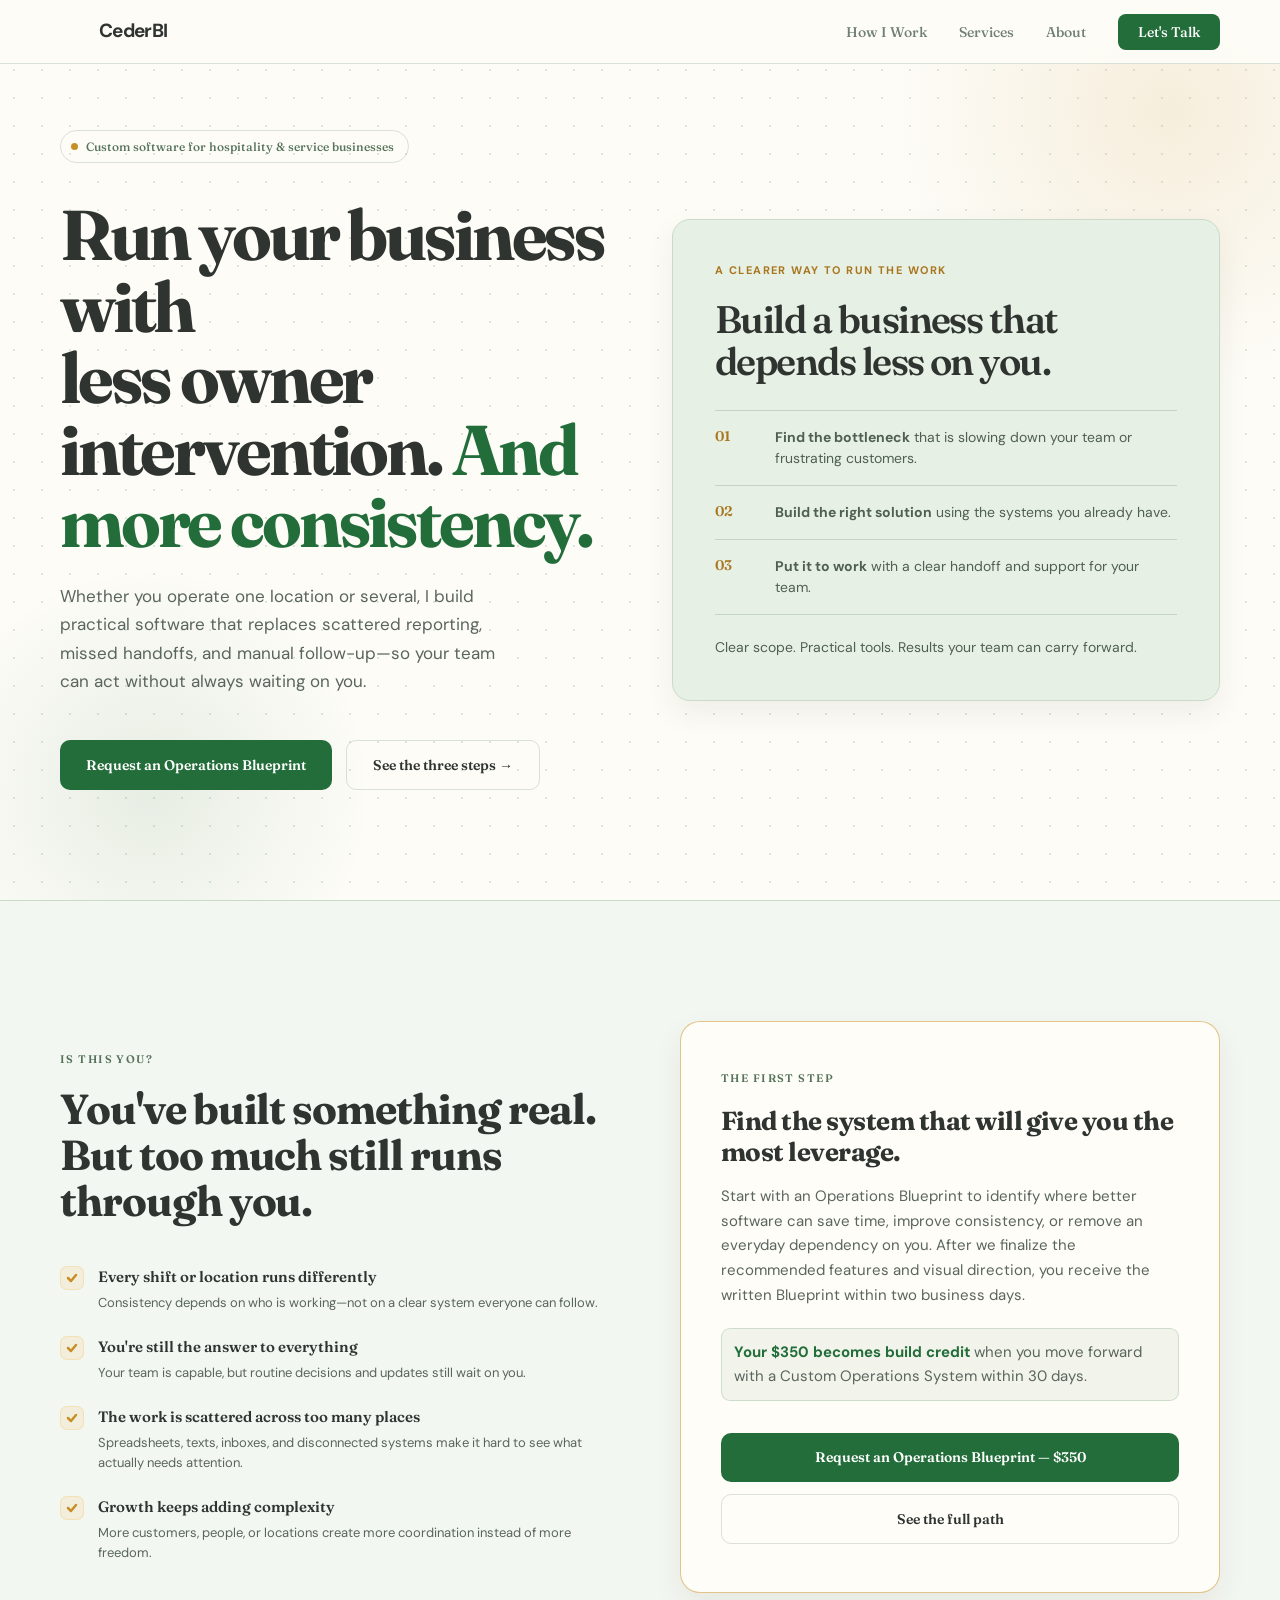
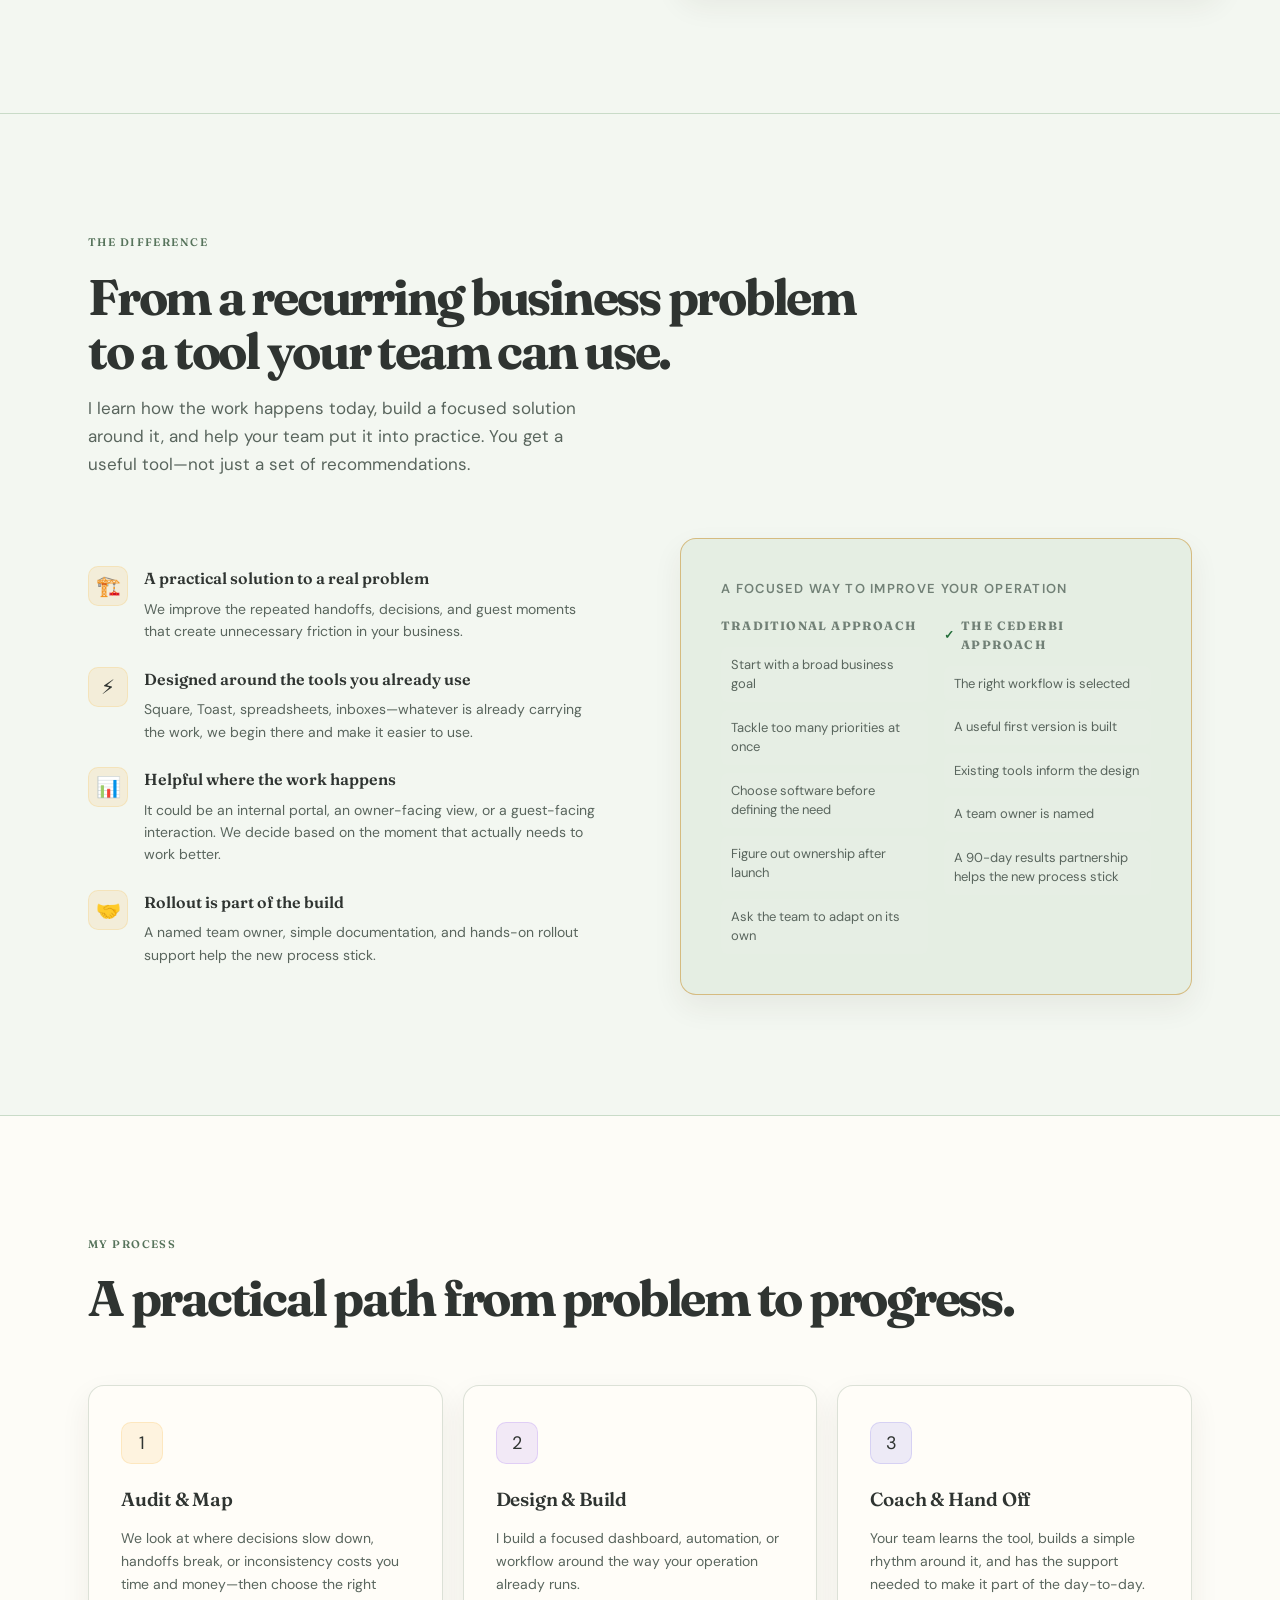
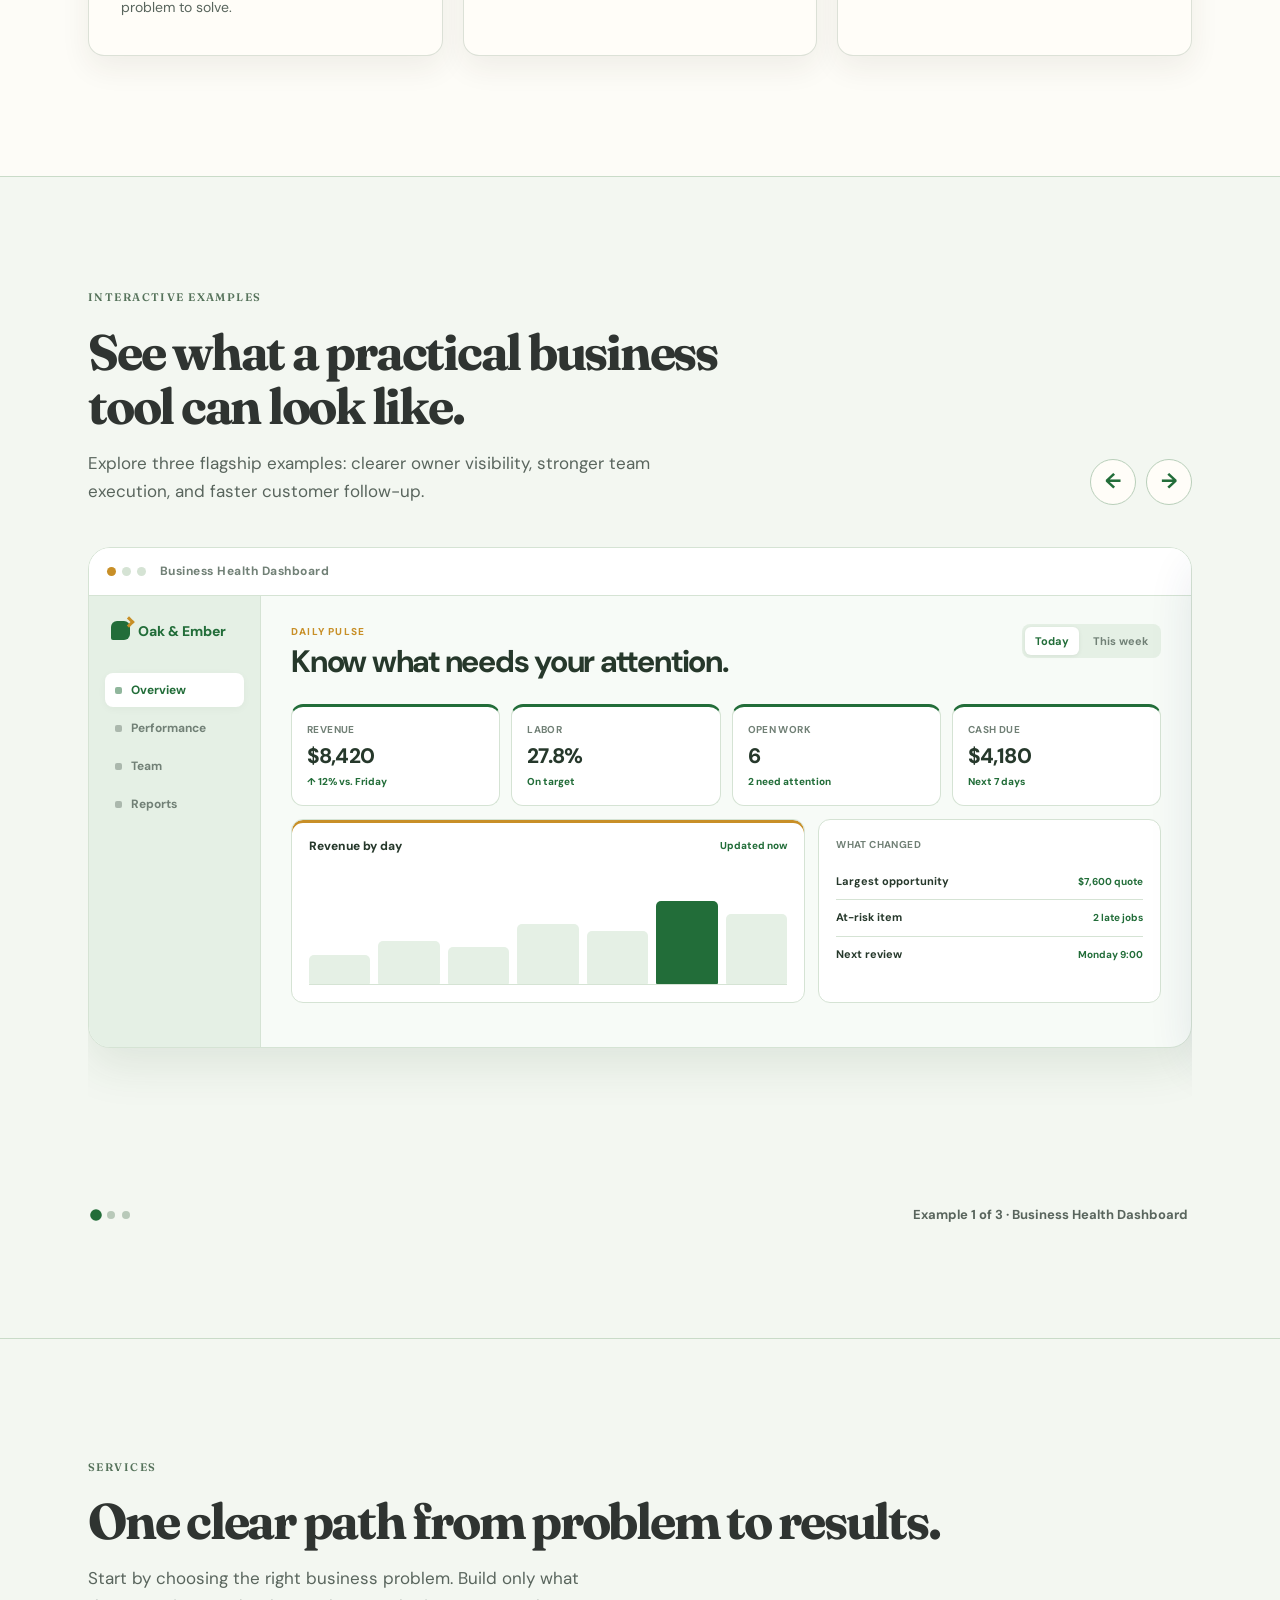
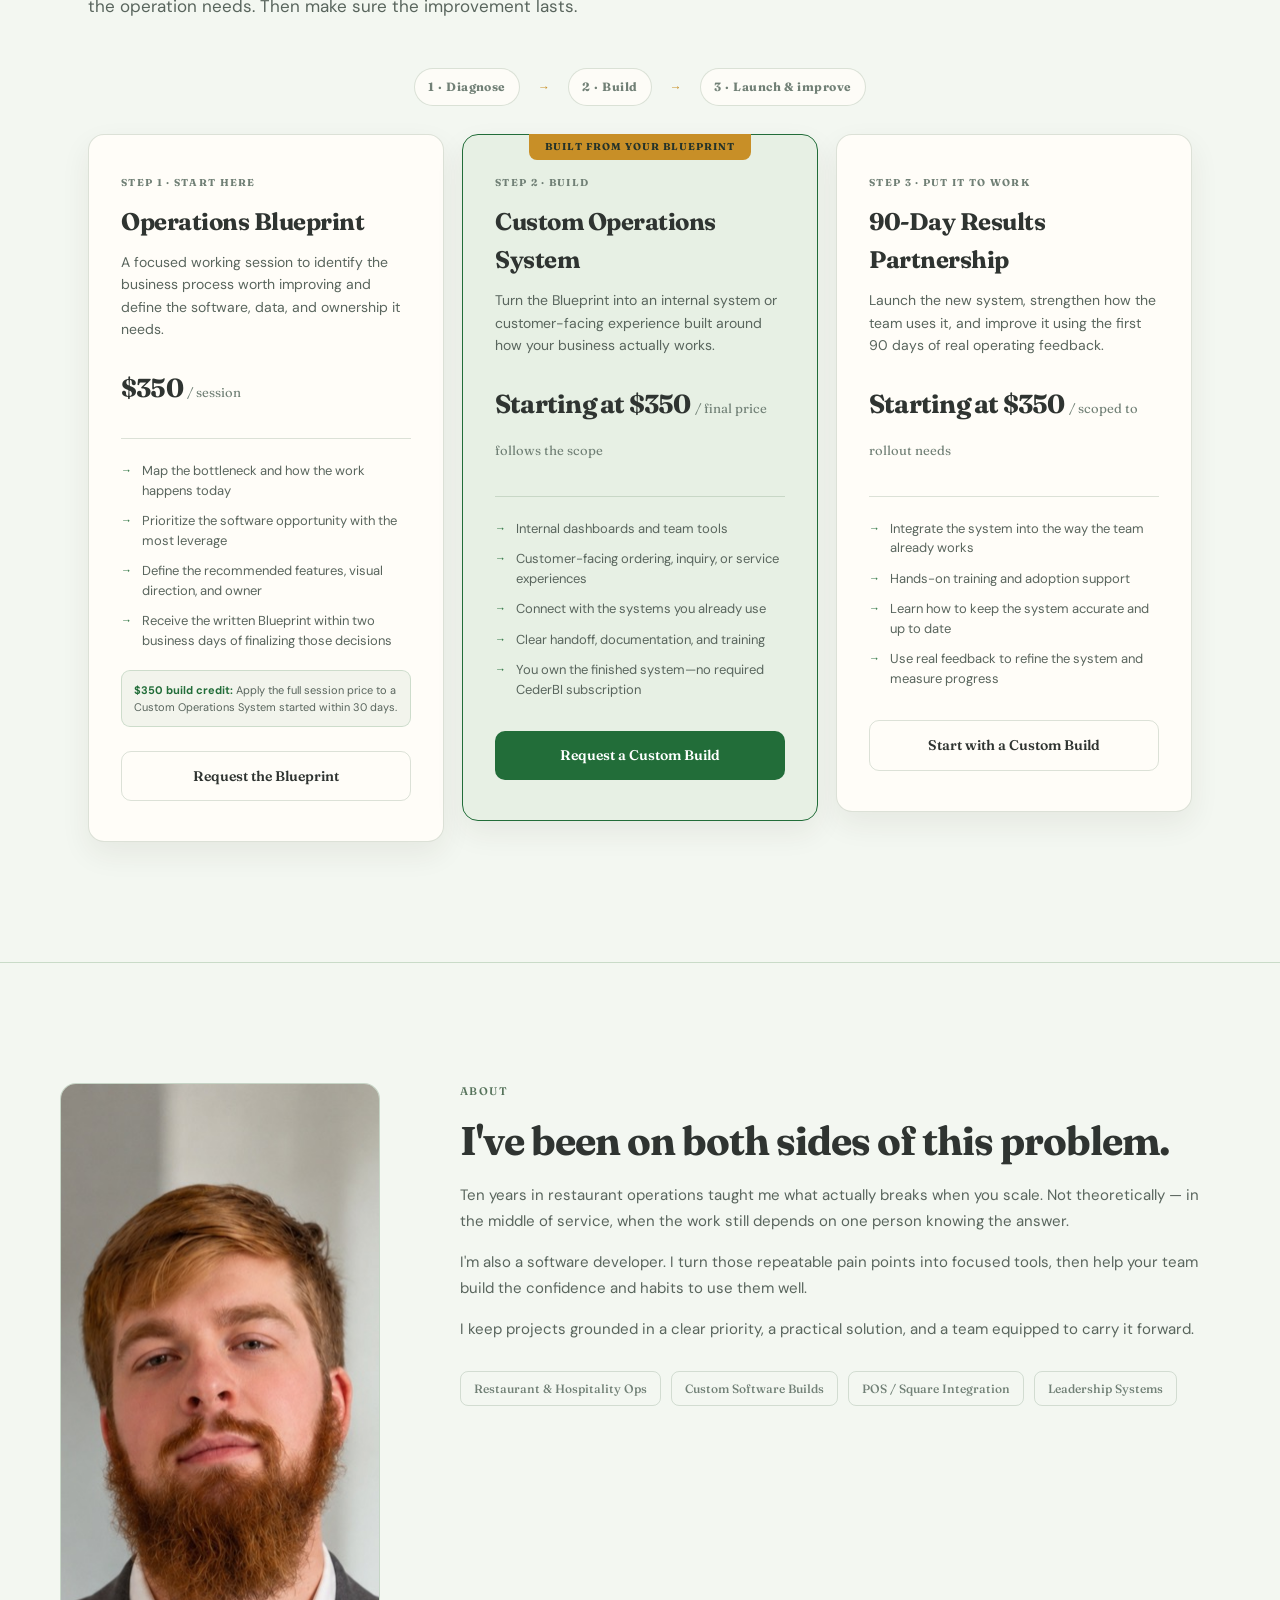
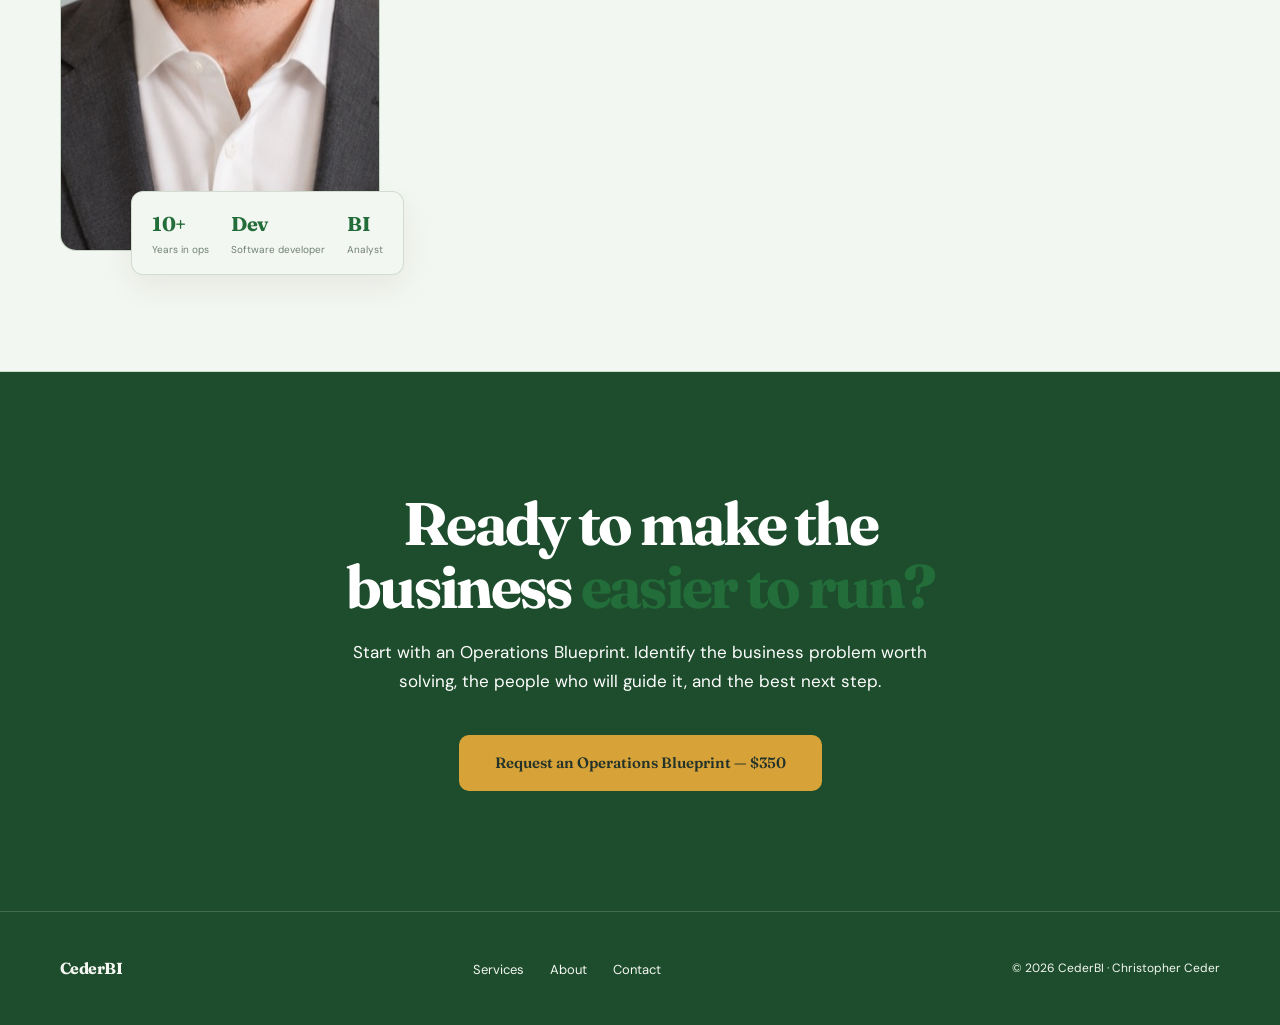
==== commit 4ed2c8fa: "Refactor website sales flow and offers" ====
--- a/index.html
+++ b/index.html
@@ -3,11 +3,11 @@
 <head>
   <meta charset="UTF-8" />
   <meta name="viewport" content="width=device-width, initial-scale=1.0" />
-  <title>Workflow Tool Builder for Independent Hospitality Groups | CederBI</title>
-  <meta name="description" content="CederBI helps independent hospitality groups with 2–10 locations solve operational and customer experience problems with practical tools their teams can own." />
+  <title>Custom Operations Software for Hospitality &amp; Service Businesses | CederBI</title>
+  <meta name="description" content="CederBI builds practical software that helps single and multi-location hospitality and service businesses run with less owner intervention and more consistency." />
   <link rel="canonical" href="https://cederbi.com/" />
-  <meta property="og:title" content="CederBI | Workflow tools for independent hospitality groups" />
-  <meta property="og:description" content="Practical tools that help hospitality teams solve the problems holding them back." />
+  <meta property="og:title" content="CederBI | Custom operations software for service businesses" />
+  <meta property="og:description" content="Practical software that helps hospitality and service businesses run with less owner intervention and more consistency." />
   <meta property="og:type" content="website" />
   <meta property="og:url" content="https://cederbi.com/" />
   <meta property="og:image" content="https://cederbi.com/logo.png" />
@@ -20,7 +20,7 @@
     "url": "https://cederbi.com/",
     "email": "christopher@cederbi.com",
     "telephone": "+1-512-540-5634",
-    "description": "Practical business tools and a 90-day rollout program for independent hospitality groups with 2–10 locations.",
+    "description": "Custom operations software for single and multi-location hospitality and service businesses.",
     "founder": { "@type": "Person", "name": "Christopher Ceder" },
     "areaServed": ["Iowa", "Nebraska", "Texas"]
   }
@@ -615,13 +615,31 @@
       align-items: start;
     }
 
+    .service-path {
+      display: flex;
+      align-items: center;
+      justify-content: center;
+      gap: 18px;
+      margin: -12px 0 28px;
+      color: var(--t3);
+      font-family: var(--f-disp);
+      font-size: 12px;
+      font-weight: 700;
+      letter-spacing: .04em;
+    }
+    .service-path span { padding: 8px 13px; border: 1px solid var(--bdr); border-radius: 999px; background: var(--bg-0); }
+    .service-path i { color: var(--c-amber); font-style: normal; }
+
     .svc-card {
       border: 1px solid var(--bdr);
       border-radius: var(--r);
       padding: 40px 32px;
       background: var(--bg-2);
+      display: flex;
+      flex-direction: column;
       transition: border-color 0.25s ease, transform 0.25s ease;
     }
+    .svc-card .btn { margin-top: auto; }
     .svc-card:hover {
       border-color: var(--bdr-hover);
       transform: translateY(-2px);
@@ -717,6 +735,8 @@
       flex-shrink: 0;
       margin-top: 1px;
     }
+    .blueprint-note { margin: -12px 0 24px; padding: 11px 12px; border: 1px solid rgba(34,109,57,.18); border-radius: 9px; background: rgba(34,109,57,.06); color: var(--t2); font-size: 11px; line-height: 1.5; }
+    .blueprint-note strong { color: #226d39; }
 
     /* ---- IS THIS YOU ---- */
     .ity {
@@ -1003,6 +1023,8 @@
         grid-template-columns: 1fr;
         gap: 48px;
       }
+      .service-path { align-items: stretch; flex-direction: column; gap: 7px; margin-top: -4px; text-align: center; }
+      .service-path i { transform: rotate(90deg); }
 
       .about-inner {
         grid-template-columns: 1fr;
@@ -1056,24 +1078,24 @@
       <div class="hero-left reveal">
         <div class="hero-pill">
           <span class="hero-pill-dot"></span>
-          Software systems for restaurant & hospitality teams
+          Custom software for hospitality &amp; service businesses
         </div>
         <h1>
-          Make the everyday work<br>of your business
-          <span class="grad-text">easier to run.</span>
+          Run your business with<br>less owner intervention.
+          <span class="grad-text">And more consistency.</span>
         </h1>
         <p class="hero-sub">
-          For independent hospitality groups with 2–10 locations. I help you solve the operational or customer experience issue that keeps costing time, consistency, or revenue.
+          Whether you operate one location or several, I build practical software that replaces scattered reporting, missed handoffs, and manual follow-up—so your team can act without always waiting on you.
         </p>
         <div class="hero-actions">
-          <a class="btn btn-primary" href="contact.html">Book an Operations Blueprint</a>
+          <a class="btn btn-primary" href="contact.html">Request an Operations Blueprint</a>
           <a class="btn btn-ghost" href="#approach">See the three steps →</a>
         </div>
       </div>
 
       <aside class="hero-right reveal d2 focus-card" aria-label="What a focused CederBI project delivers">
-        <p class="focus-card-label">A focused approach</p>
-        <h2>Solve the problems that are holding your business back.</h2>
+        <p class="focus-card-label">A clearer way to run the work</p>
+        <h2>Build a business that depends less on you.</h2>
         <div class="focus-card-steps">
           <div><span>01</span><p><strong>Find the bottleneck</strong> that is slowing down your team or frustrating customers.</p></div>
           <div><span>02</span><p><strong>Build the right solution</strong> using the systems you already have.</p></div>
@@ -1081,6 +1103,61 @@
         </div>
         <p class="focus-card-note">Clear scope. Practical tools. Results your team can carry forward.</p>
       </aside>
+
+    </div>
+  </section>
+
+  <div class="rule"></div>
+
+  <!-- ===================== PROBLEM RECOGNITION ===================== -->
+  <section class="ity">
+    <div class="ity-inner">
+
+      <div class="reveal">
+        <span class="eyebrow">Is this you?</span>
+        <h2 style="font-family:var(--f-disp);font-size:clamp(28px,3.5vw,42px);font-weight:700;letter-spacing:-0.025em;line-height:1.1;color:var(--t1);margin-bottom:40px;">
+          You've built something real.<br>But too much still runs through you.
+        </h2>
+        <ul class="ity-list">
+          <li class="ity-item">
+            <div class="ity-check"><svg viewBox="0 0 12 12"><polyline points="2,6 5,9 10,3"/></svg></div>
+            <div>
+              <h4>Every shift or location runs differently</h4>
+              <p>Consistency depends on who is working—not on a clear system everyone can follow.</p>
+            </div>
+          </li>
+          <li class="ity-item">
+            <div class="ity-check"><svg viewBox="0 0 12 12"><polyline points="2,6 5,9 10,3"/></svg></div>
+            <div>
+              <h4>You're still the answer to everything</h4>
+              <p>Your team is capable, but routine decisions and updates still wait on you.</p>
+            </div>
+          </li>
+          <li class="ity-item">
+            <div class="ity-check"><svg viewBox="0 0 12 12"><polyline points="2,6 5,9 10,3"/></svg></div>
+            <div>
+              <h4>The work is scattered across too many places</h4>
+              <p>Spreadsheets, texts, inboxes, and disconnected systems make it hard to see what actually needs attention.</p>
+            </div>
+          </li>
+          <li class="ity-item">
+            <div class="ity-check"><svg viewBox="0 0 12 12"><polyline points="2,6 5,9 10,3"/></svg></div>
+            <div>
+              <h4>Growth keeps adding complexity</h4>
+              <p>More customers, people, or locations create more coordination instead of more freedom.</p>
+            </div>
+          </li>
+        </ul>
+      </div>
+
+      <div class="ity-card reveal d2">
+        <span class="eyebrow">The first step</span>
+        <h3>Find the system that will give you the most leverage.</h3>
+        <p>Start with an Operations Blueprint to identify where better software can save time, improve consistency, or remove an everyday dependency on you. After we finalize the recommended features and visual direction, you receive the written Blueprint within two business days.</p>
+        <p class="blueprint-note"><strong>Your $350 becomes build credit</strong> when you move forward with a Custom Operations System within 30 days.</p>
+        <a class="btn btn-primary" href="contact.html">Request an Operations Blueprint — $350</a>
+        <a class="btn btn-ghost" href="services.html">See the full path</a>
+      </div>
 
     </div>
   </section>
@@ -1151,7 +1228,7 @@
                   <li>A useful first version is built</li>
                   <li>Existing tools inform the design</li>
                   <li>A team owner is named</li>
-                  <li>A 90-day rollout helps the new process stick</li>
+                  <li>A 90-day results partnership helps the new process stick</li>
                 </ul>
               </div>
             </div>
@@ -1199,7 +1276,7 @@
         <div class="sec-head">
           <span class="eyebrow">Interactive examples</span>
           <h2>See what a practical business tool can look like.</h2>
-          <p>Swipe through seven interactive examples. Each one shows a different kind of practical software built around the way a service business works.</p>
+          <p>Explore three flagship examples: clearer owner visibility, stronger team execution, and faster customer follow-up.</p>
         </div>
         <div class="showcase-controls" aria-label="Demo navigation">
           <button class="showcase-arrow" type="button" data-demo-prev aria-label="Previous example">←</button>
@@ -1231,22 +1308,22 @@
           </article>
 
           <!-- Field Service Scheduler -->
-          <article class="demo-slide demo-theme-forest demo-variant-4" data-product="Field Service Scheduler" data-demo-name="Field Service Scheduler" aria-label="Field Service Scheduler example">
+          <article class="demo-slide demo-theme-forest demo-variant-4" data-retire-demo data-product="Field Service Scheduler" data-demo-name="Field Service Scheduler" aria-label="Field Service Scheduler example">
             <div class="demo-frame"><div class="demo-window-bar"><i class="demo-window-dot"></i><i class="demo-window-dot"></i><i class="demo-window-dot"></i><span class="demo-window-title">Field Service Scheduler</span></div><div class="demo-shell"><aside class="demo-sidebar"><div class="demo-brand"><i class="demo-brand-mark"></i>Oak &amp; Ember</div><div class="demo-nav-item is-current">Overview</div><div class="demo-nav-item">Service</div><div class="demo-nav-item">Team</div><div class="demo-nav-item">Reports</div></aside><div class="demo-main"></div></div></div>
           </article>
 
           <!-- Quote & Follow-Up Pipeline -->
-          <article class="demo-slide demo-theme-navy demo-variant-5" data-product="Quote &amp; Follow-Up Pipeline" data-demo-name="Quote &amp; Follow-Up Pipeline" aria-label="Quote and Follow-Up Pipeline example">
+          <article class="demo-slide demo-theme-navy demo-variant-5" data-retire-demo data-product="Quote &amp; Follow-Up Pipeline" data-demo-name="Quote &amp; Follow-Up Pipeline" aria-label="Quote and Follow-Up Pipeline example">
             <div class="demo-frame"><div class="demo-window-bar"><i class="demo-window-dot"></i><i class="demo-window-dot"></i><i class="demo-window-dot"></i><span class="demo-window-title">Quote &amp; Follow-Up Pipeline</span></div><div class="demo-shell"><aside class="demo-sidebar"><div class="demo-brand"><i class="demo-brand-mark"></i>Field &amp; Fork</div><div class="demo-nav-item is-current">Overview</div><div class="demo-nav-item">Service</div><div class="demo-nav-item">Team</div><div class="demo-nav-item">Reports</div></aside><div class="demo-main"></div></div></div>
           </article>
 
           <!-- Team Checklist App -->
-          <article class="demo-slide demo-theme-sand demo-variant-6" data-product="Team Checklist App" data-demo-name="Team Checklist App" aria-label="Team Checklist App example">
+          <article class="demo-slide demo-theme-sand demo-variant-6" data-retire-demo data-product="Team Checklist App" data-demo-name="Team Checklist App" aria-label="Team Checklist App example">
             <div class="demo-frame"><div class="demo-window-bar"><i class="demo-window-dot"></i><i class="demo-window-dot"></i><i class="demo-window-dot"></i><span class="demo-window-title">Team Checklist App</span></div><div class="demo-shell"><aside class="demo-sidebar"><div class="demo-brand"><i class="demo-brand-mark"></i>Market Table</div><div class="demo-nav-item is-current">Overview</div><div class="demo-nav-item">Service</div><div class="demo-nav-item">Team</div><div class="demo-nav-item">Reports</div></aside><div class="demo-main"></div></div></div>
           </article>
 
           <!-- Client Portal -->
-          <article class="demo-slide demo-theme-forest demo-variant-7" data-product="Client Portal" data-demo-name="Client Portal" aria-label="Client Portal example">
+          <article class="demo-slide demo-theme-forest demo-variant-7" data-retire-demo data-product="Client Portal" data-demo-name="Client Portal" aria-label="Client Portal example">
             <div class="demo-frame"><div class="demo-window-bar"><i class="demo-window-dot"></i><i class="demo-window-dot"></i><i class="demo-window-dot"></i><span class="demo-window-title">Client Portal</span></div><div class="demo-shell"><aside class="demo-sidebar"><div class="demo-brand"><i class="demo-brand-mark"></i>Oak &amp; Ember</div><div class="demo-nav-item is-current">Overview</div><div class="demo-nav-item">Service</div><div class="demo-nav-item">Team</div><div class="demo-nav-item">Reports</div></aside><div class="demo-main"></div></div></div>
           </article>
 
@@ -1264,7 +1341,7 @@
 
       <div class="showcase-footer reveal d2">
         <div class="showcase-dots" data-demo-dots aria-label="Choose an example"></div>
-        <p class="showcase-status" data-demo-status aria-live="polite">Example 1 of 7 · Business Health Dashboard</p>
+        <p class="showcase-status" data-demo-status aria-live="polite">Example 1 of 3 · Business Health Dashboard</p>
       </div>
     </div>
   </section>
@@ -1276,110 +1353,61 @@
     <div class="wrap">
       <div class="sec-head reveal">
         <span class="eyebrow">Services</span>
-        <h2>Where do you need to start?</h2>
+        <h2>One clear path from problem to results.</h2>
+        <p>Start by choosing the right business problem. Build only what the operation needs. Then make sure the improvement lasts.</p>
       </div>
+      <div class="service-path reveal" aria-label="Three-stage engagement path"><span>1 · Diagnose</span><i>→</i><span>2 · Build</span><i>→</i><span>3 · Launch &amp; improve</span></div>
       <div class="services-grid">
 
         <div class="svc-card reveal d1">
-          <div class="svc-tier">Tier 1</div>
+          <div class="svc-tier">Step 1 · Start here</div>
           <h3>Operations Blueprint</h3>
           <p class="svc-desc">A focused working session to identify the business process worth improving and define the software, data, and ownership it needs.</p>
           <div class="svc-price">$350 <small>/ session</small></div>
           <div class="svc-divider"></div>
           <ul class="svc-list">
-            <li>Map the work and identify where friction is costing you</li>
-            <li>Decide whether the solution serves your team, customers, or both</li>
-            <li>Set a clear goal, scope, and owner</li>
-            <li>Leave with a practical, prioritized next step</li>
+            <li>Map the bottleneck and how the work happens today</li>
+            <li>Prioritize the software opportunity with the most leverage</li>
+            <li>Define the recommended features, visual direction, and owner</li>
+            <li>Receive the written Blueprint within two business days of finalizing those decisions</li>
           </ul>
-          <a class="btn btn-ghost" href="contact.html" style="width:100%;">Book an Operations Blueprint</a>
+          <p class="blueprint-note"><strong>$350 build credit:</strong> Apply the full session price to a Custom Operations System started within 30 days.</p>
+          <a class="btn btn-ghost" href="contact.html" style="width:100%;">Request the Blueprint</a>
         </div>
 
         <div class="svc-card svc-featured reveal d2">
-          <div class="svc-badge">Most Requested</div>
-          <div class="svc-tier">Tier 2</div>
-          <h3>Custom Tool Build</h3>
-          <p class="svc-desc">A focused build for an internal tool or customer-facing experience that solves a real business problem and delivers a measurable result.</p>
-          <div class="svc-price">Custom <small>/ project scoped</small></div>
+          <div class="svc-badge">Built from your Blueprint</div>
+          <div class="svc-tier">Step 2 · Build</div>
+          <h3>Custom Operations System</h3>
+          <p class="svc-desc">Turn the Blueprint into an internal system or customer-facing experience built around how your business actually works.</p>
+          <div class="svc-price">Starting at $350 <small>/ final price follows the scope</small></div>
           <div class="svc-divider"></div>
           <ul class="svc-list">
             <li>Internal dashboards and team tools</li>
             <li>Customer-facing ordering, inquiry, or service experiences</li>
             <li>Connect with the systems you already use</li>
             <li>Clear handoff, documentation, and training</li>
+            <li>You own the finished system—no required CederBI subscription</li>
           </ul>
-          <a class="btn btn-primary" href="contact.html" style="width:100%;">Talk About a Custom Build</a>
+          <a class="btn btn-primary" href="contact.html" style="width:100%;">Request a Custom Build</a>
         </div>
 
         <div class="svc-card reveal d3">
-          <div class="svc-tier">Tier 3</div>
-          <h3>90-Day Rollout &amp; Results Program</h3>
-          <p class="svc-desc">A focused 90-day partnership to launch the new tool, build it into your team’s routine, and show the results.</p>
-          <div class="svc-price">90 days <small>/ fixed program</small></div>
+          <div class="svc-tier">Step 3 · Put it to work</div>
+          <h3>90-Day Results Partnership</h3>
+          <p class="svc-desc">Launch the new system, strengthen how the team uses it, and improve it using the first 90 days of real operating feedback.</p>
+          <div class="svc-price">Starting at $350 <small>/ scoped to rollout needs</small></div>
           <div class="svc-divider"></div>
           <ul class="svc-list">
-            <li>Launch support, training, and leadership check-ins</li>
-            <li>Review how the team is using the tool and refine it</li>
-            <li>Build clear habits around ownership and measurement</li>
-            <li>Finish with a 90-day results summary and next-step plan</li>
+            <li>Integrate the system into the way the team already works</li>
+            <li>Hands-on training and adoption support</li>
+            <li>Learn how to keep the system accurate and up to date</li>
+            <li>Use real feedback to refine the system and measure progress</li>
           </ul>
-          <a class="btn btn-ghost" href="contact.html" style="width:100%;">Plan Your 90-Day Rollout</a>
+          <a class="btn btn-ghost" href="contact.html" style="width:100%;">Start with a Custom Build</a>
         </div>
 
       </div>
-    </div>
-  </section>
-
-  <div class="rule"></div>
-
-  <!-- ===================== IS THIS YOU ===================== -->
-  <section class="ity">
-    <div class="ity-inner">
-
-      <div class="reveal">
-        <span class="eyebrow">Is this you?</span>
-        <h2 style="font-family:var(--f-disp);font-size:clamp(28px,3.5vw,42px);font-weight:700;letter-spacing:-0.025em;line-height:1.1;color:var(--t1);margin-bottom:40px;">
-          You've built something real.<br>But it still runs on you.
-        </h2>
-        <ul class="ity-list">
-          <li class="ity-item">
-            <div class="ity-check"><svg viewBox="0 0 12 12"><polyline points="2,6 5,9 10,3"/></svg></div>
-            <div>
-              <h4>Every location runs differently</h4>
-              <p>Consistency depends on who's managing that shift — not on any system you've built.</p>
-            </div>
-          </li>
-          <li class="ity-item">
-            <div class="ity-check"><svg viewBox="0 0 12 12"><polyline points="2,6 5,9 10,3"/></svg></div>
-            <div>
-              <h4>You're still the answer to everything</h4>
-              <p>Your team is capable — they just wait on you before making any real call.</p>
-            </div>
-          </li>
-          <li class="ity-item">
-            <div class="ity-check"><svg viewBox="0 0 12 12"><polyline points="2,6 5,9 10,3"/></svg></div>
-            <div>
-              <h4>Your numbers live in five systems</h4>
-              <p>Square, spreadsheets, your head, emails — no single view of what's actually happening.</p>
-            </div>
-          </li>
-          <li class="ity-item">
-            <div class="ity-check"><svg viewBox="0 0 12 12"><polyline points="2,6 5,9 10,3"/></svg></div>
-            <div>
-              <h4>Growth plans keep getting delayed</h4>
-              <p>You know the next step. You just can't escape operations long enough to take it.</p>
-            </div>
-          </li>
-        </ul>
-      </div>
-
-      <div class="ity-card reveal d2">
-        <h3>Start with an Operations Blueprint.</h3>
-        <p>Choose the business problem worth solving. Leave with a clear direction, ownership plan, and next step.</p>
-        <a class="btn btn-primary" href="contact.html">Book an Operations Blueprint — $350</a>
-        <a class="btn btn-ghost" href="services.html">See all services</a>
-      </div>
-
     </div>
   </section>
 
@@ -1436,7 +1464,7 @@
         <span class="grad-text">easier to run?</span>
       </h2>
       <p>Start with an Operations Blueprint. Identify the business problem worth solving, the people who will guide it, and the best next step.</p>
-      <a class="btn btn-primary" href="contact.html" style="font-size:15px;padding:16px 36px;">Book an Operations Blueprint — $350</a>
+      <a class="btn btn-primary" href="contact.html" style="font-size:15px;padding:16px 36px;">Request an Operations Blueprint — $350</a>
     </div>
   </section>
 
@@ -1456,7 +1484,7 @@
   </footer>
 
   <!-- ===================== JAVASCRIPT ===================== -->
-  <script src="site.js?v=20260801-3" defer></script>
+  <script src="site.js?v=20260801-4" defer></script>
 
 </body>
 </html>
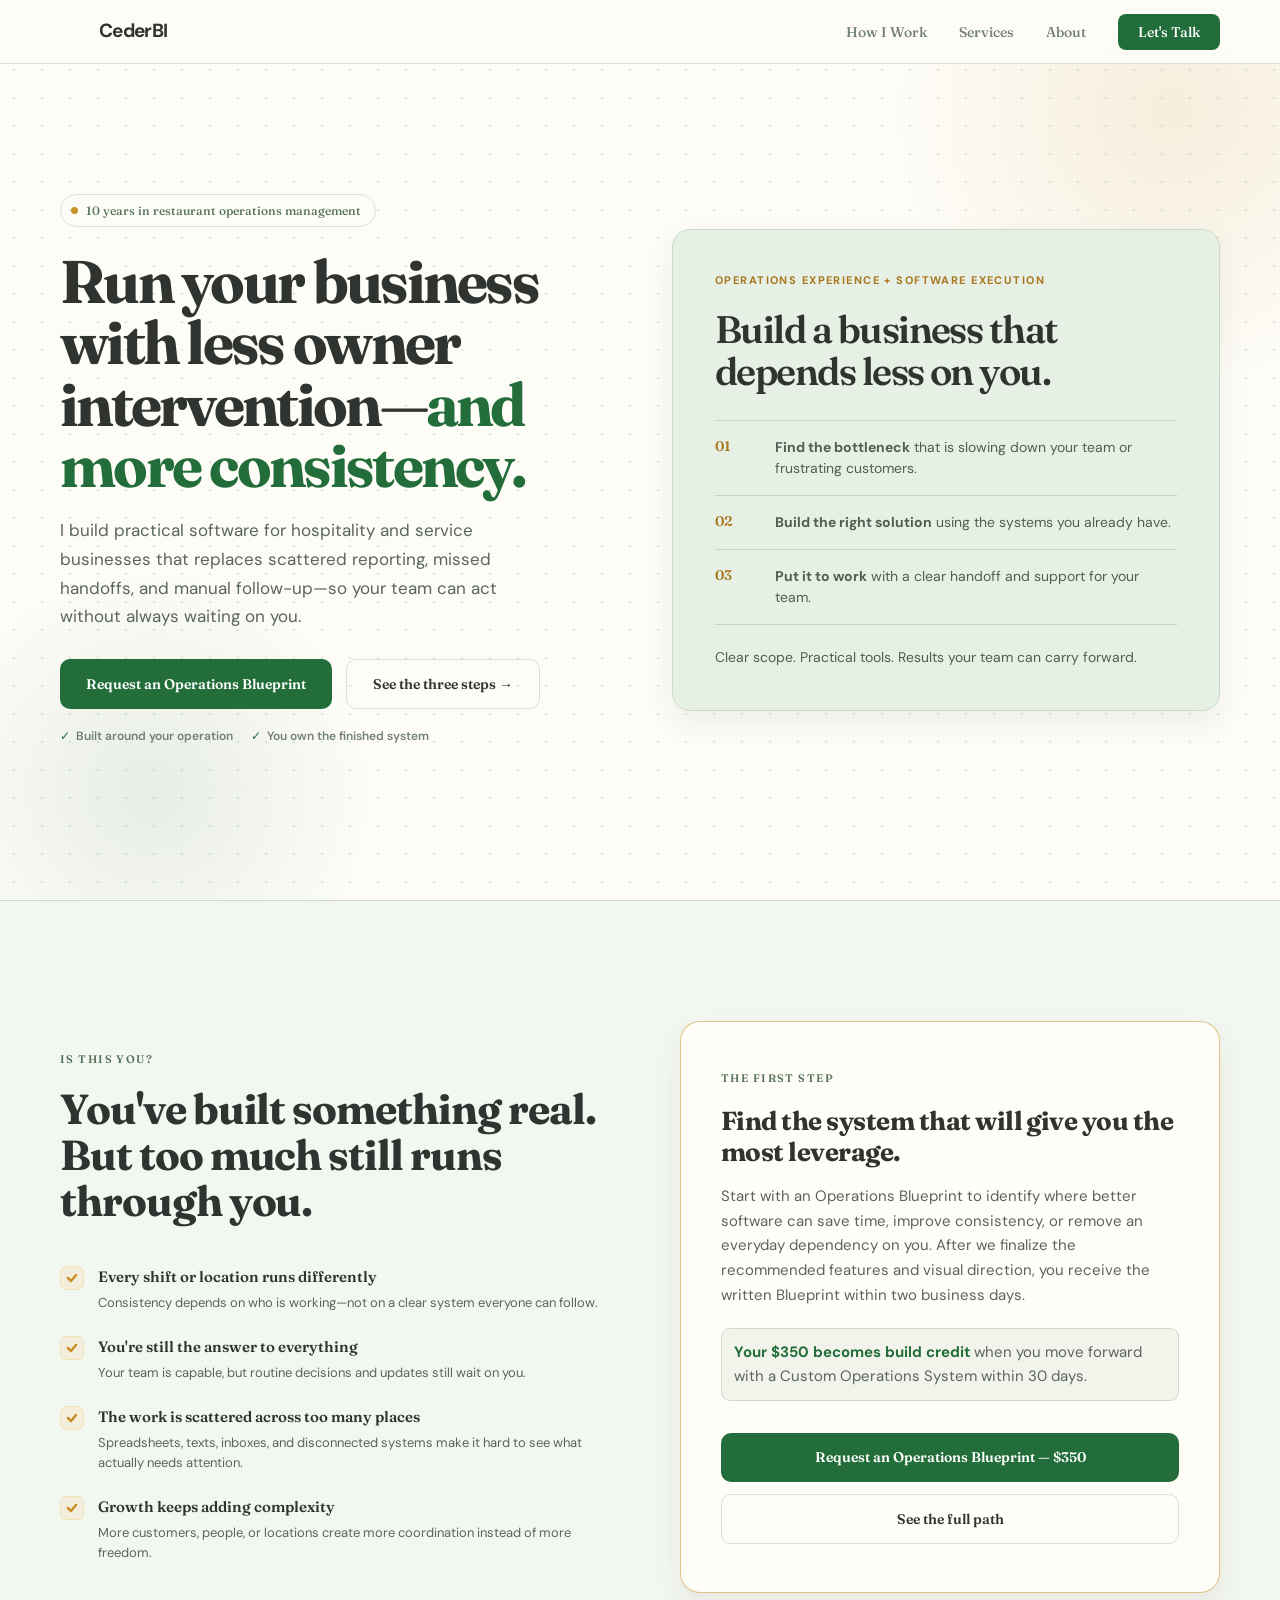
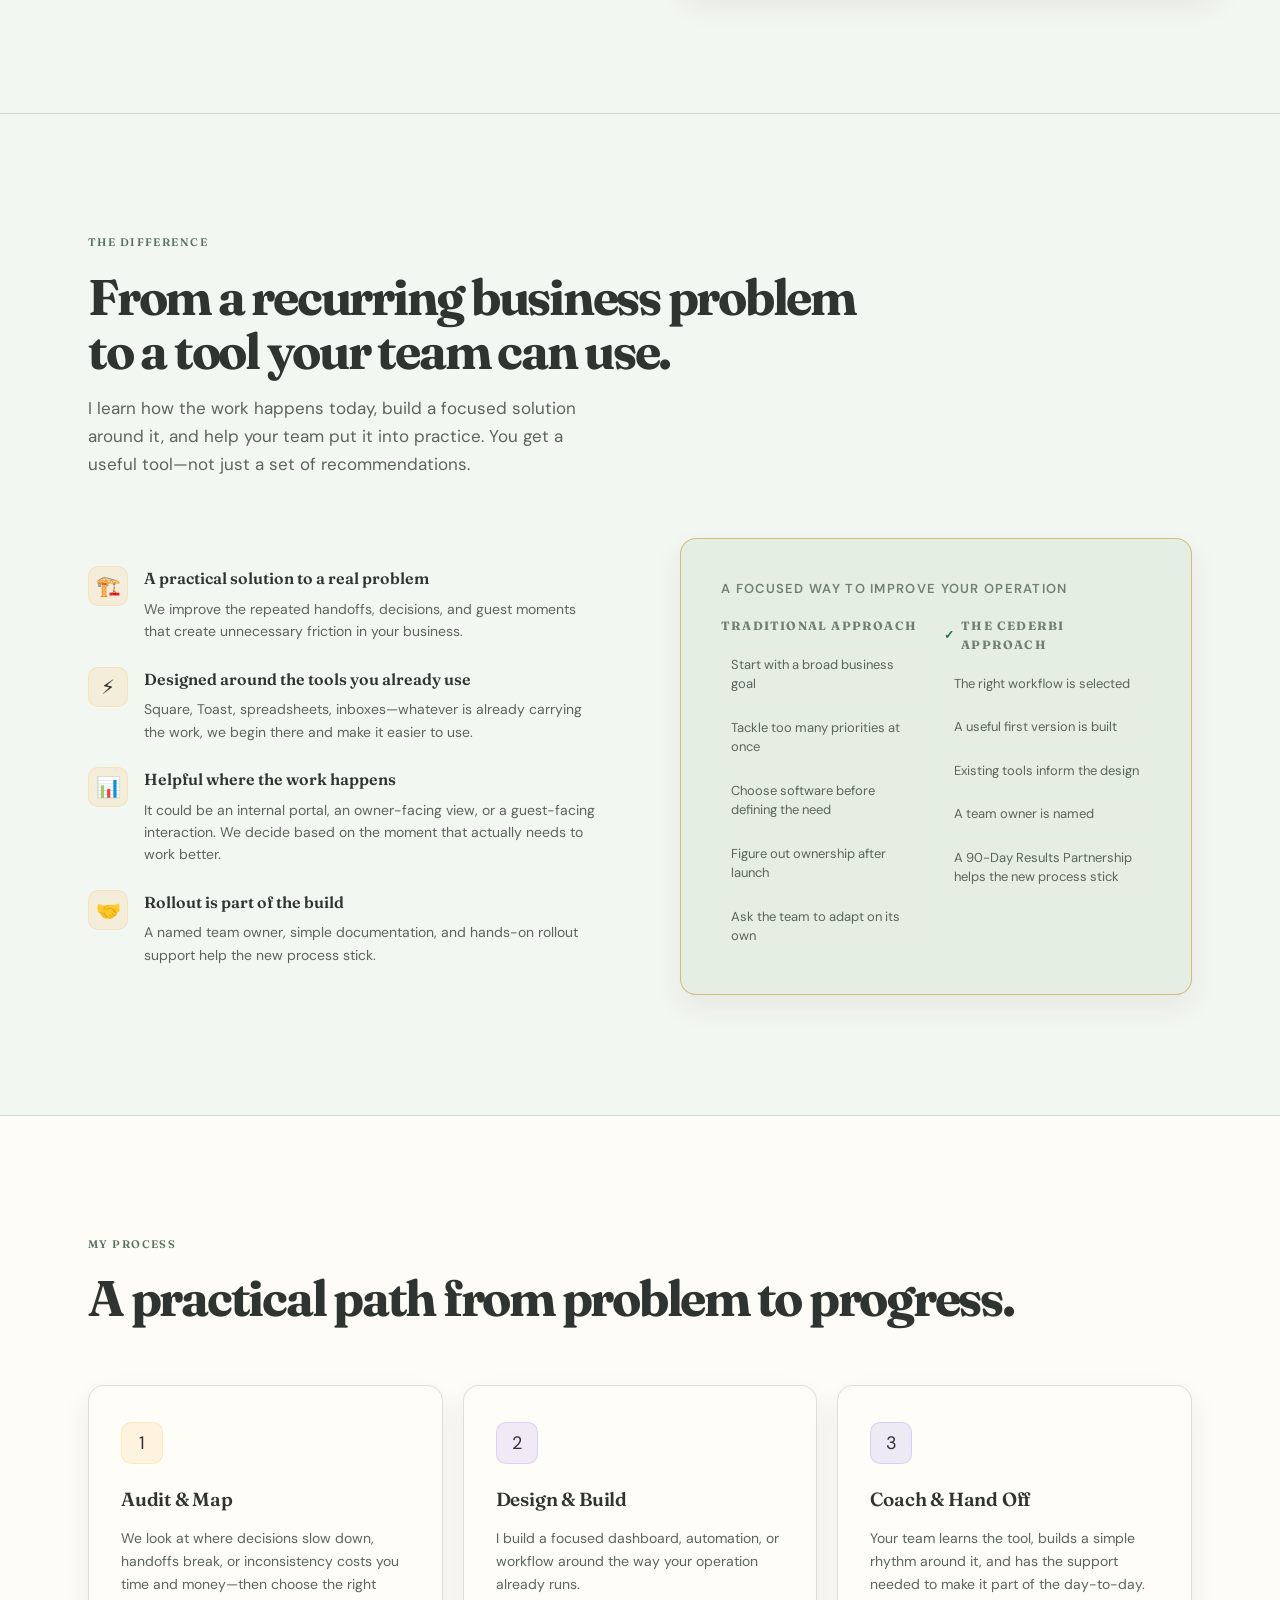
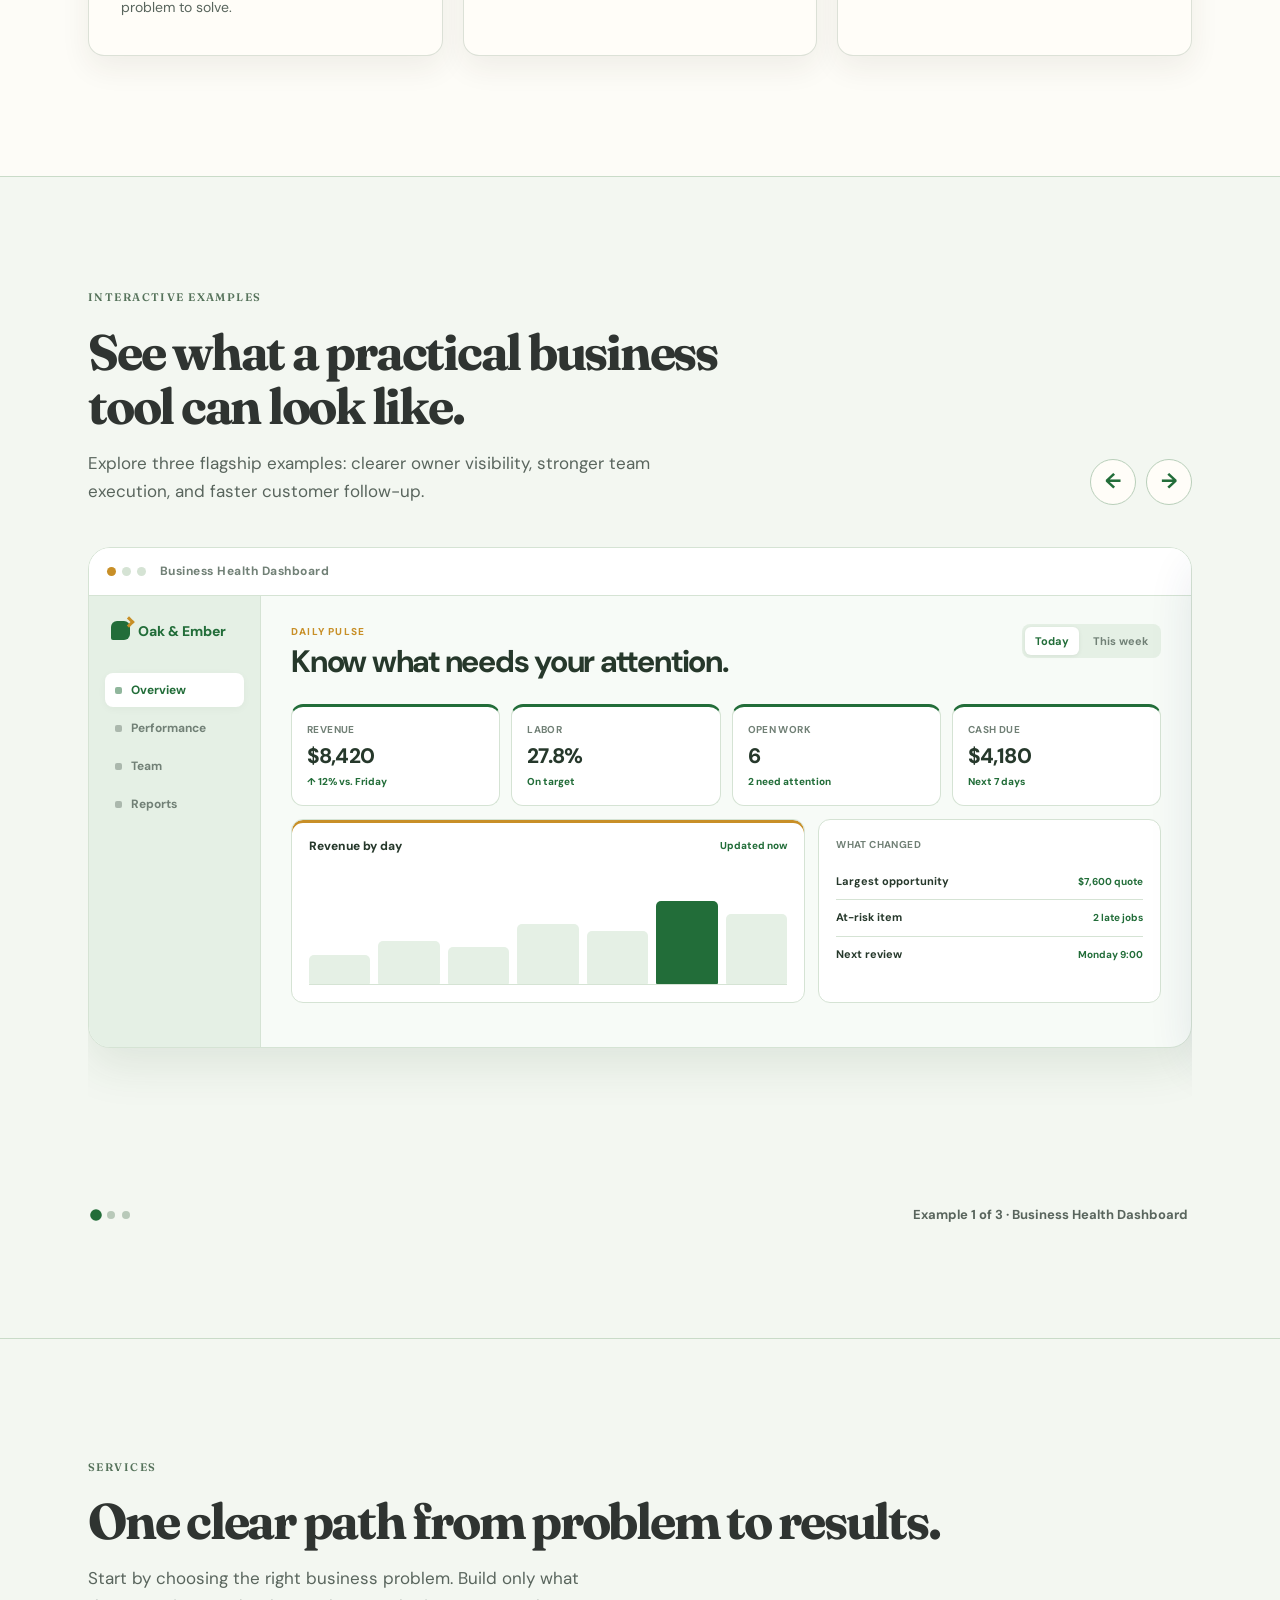
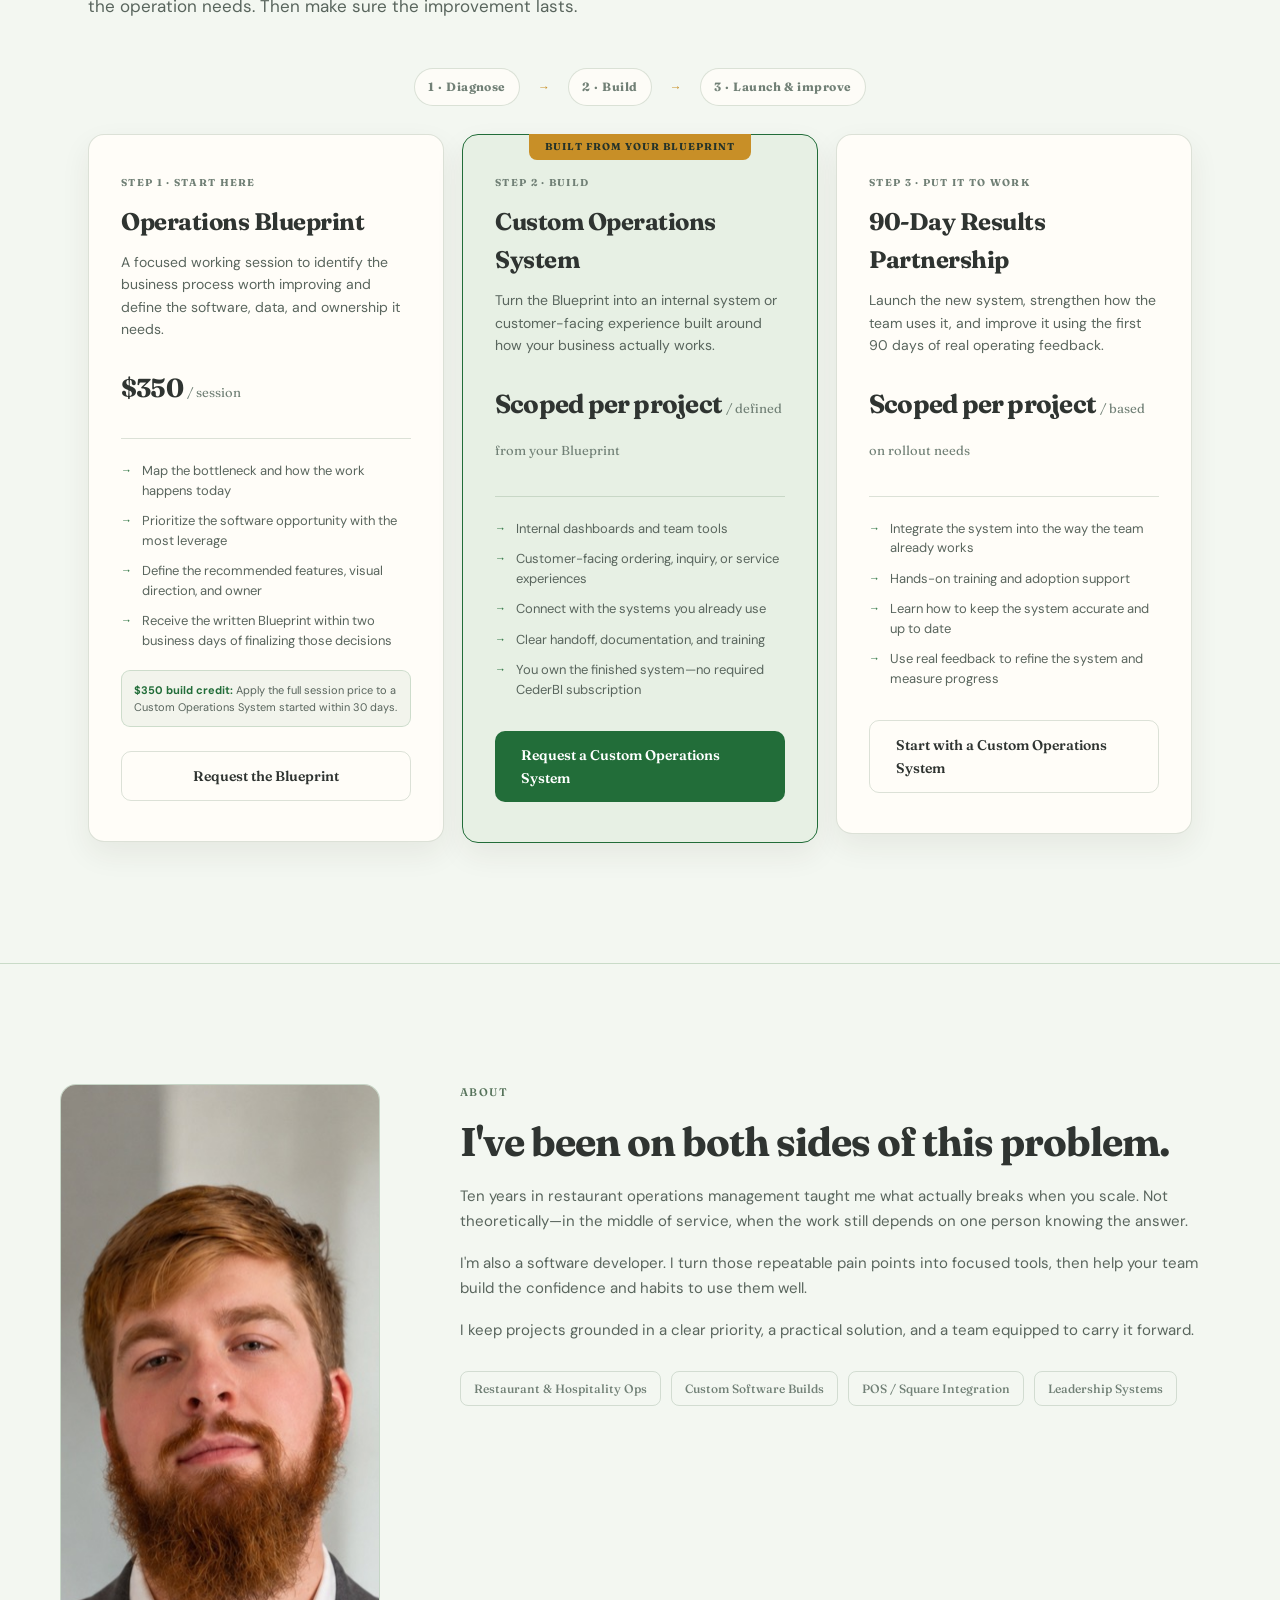
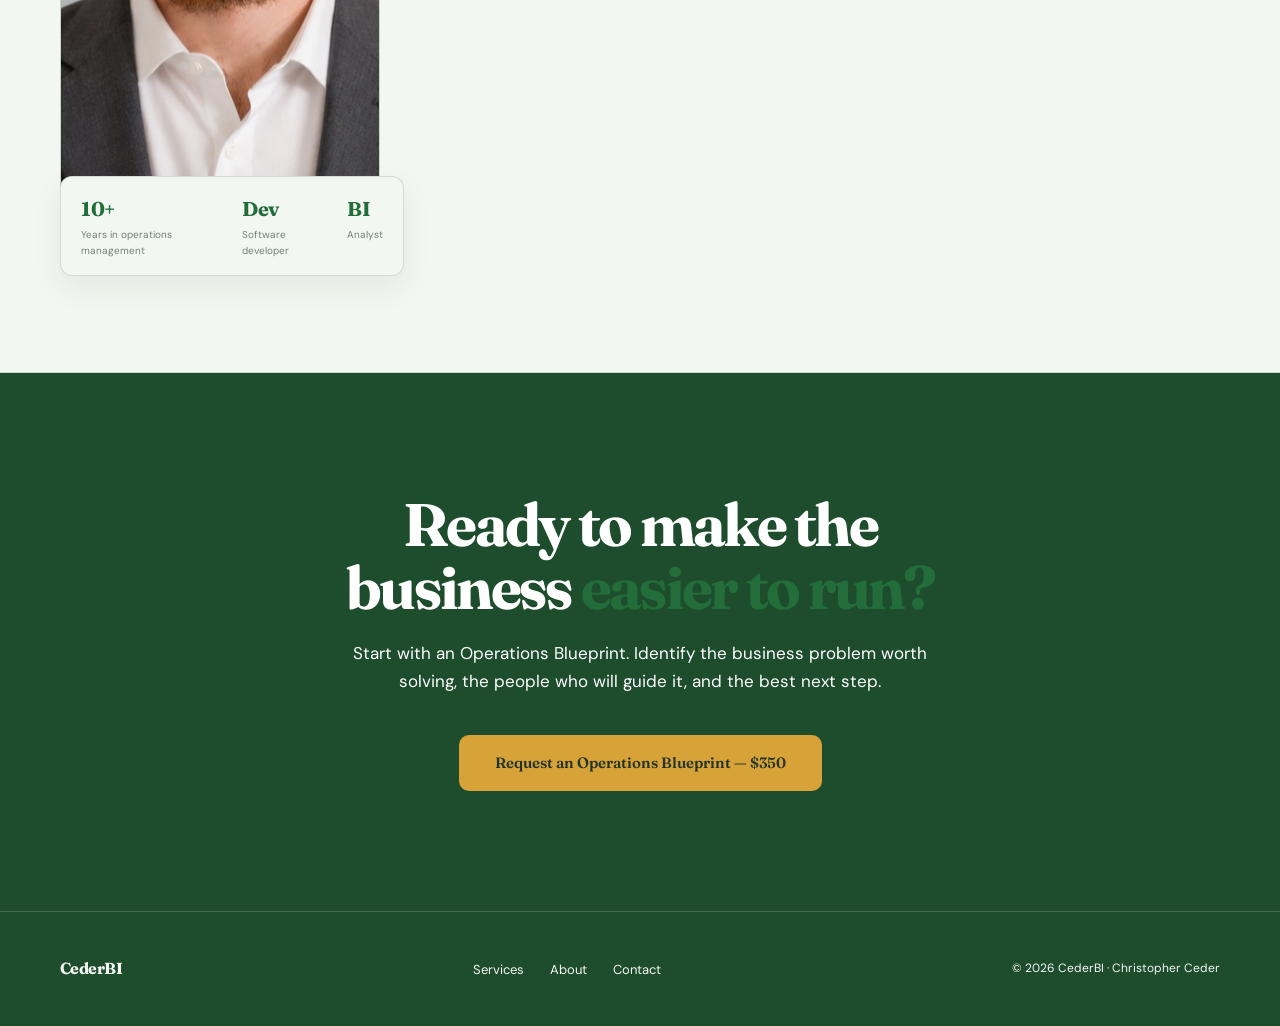
==== commit 89a5efb0: "Refine operations management messaging and contact conversion UX" ====
--- a/index.html
+++ b/index.html
@@ -211,8 +211,8 @@
 
     /* ---- HERO ---- */
     .hero {
-      min-height: 100vh;
-      padding: 120px 28px 100px;
+      min-height: 100svh;
+      padding: 96px 28px 56px;
       display: flex;
       align-items: center;
       position: relative;
@@ -271,7 +271,7 @@
       font-size: 12px;
       font-weight: 500;
       color: var(--t3);
-      margin-bottom: 36px;
+      margin-bottom: 24px;
       width: fit-content;
     }
 
@@ -282,12 +282,12 @@
 
     .hero h1 {
       font-family: var(--f-disp);
-      font-size: clamp(40px, 5.5vw, 72px);
+      font-size: clamp(40px, 4.7vw, 62px);
       font-weight: 700;
       letter-spacing: -0.03em;
       line-height: 1.02;
       color: var(--t1);
-      margin-bottom: 24px;
+      margin-bottom: 20px;
     }
 
     .hero-sub {
@@ -295,13 +295,29 @@
       color: var(--t2);
       line-height: 1.68;
       max-width: 460px;
-      margin-bottom: 44px;
+      margin-bottom: 28px;
     }
 
     .hero-actions {
       display: flex;
       gap: 14px;
       flex-wrap: wrap;
+    }
+
+    .hero-trust {
+      display: flex;
+      flex-wrap: wrap;
+      gap: 8px 18px;
+      margin-top: 18px;
+      color: var(--t3);
+      font-size: 12px;
+      font-weight: 600;
+    }
+    .hero-trust span::before {
+      content: '✓';
+      margin-right: 6px;
+      color: var(--c-violet);
+      font-weight: 800;
     }
 
     /* Dashboard mockup */
@@ -1008,6 +1024,15 @@
     /* ---- RESPONSIVE ---- */
     @media (max-width: 960px) {
       :root { --sp: 80px; }
+
+      .hero {
+        min-height: auto;
+        padding: 112px 28px 72px;
+      }
+
+      .hero-pill { margin-bottom: 22px; }
+      .hero h1 { font-size: clamp(40px, 12vw, 54px); }
+      .hero-sub { margin-bottom: 28px; }
 
       .hero-inner {
         grid-template-columns: 1fr;
@@ -1078,23 +1103,26 @@
       <div class="hero-left reveal">
         <div class="hero-pill">
           <span class="hero-pill-dot"></span>
-          Custom software for hospitality &amp; service businesses
+          10 years in restaurant operations management
         </div>
         <h1>
-          Run your business with<br>less owner intervention.
-          <span class="grad-text">And more consistency.</span>
+          Run your business with less owner intervention—<span class="grad-text">and more consistency.</span>
         </h1>
         <p class="hero-sub">
-          Whether you operate one location or several, I build practical software that replaces scattered reporting, missed handoffs, and manual follow-up—so your team can act without always waiting on you.
+          I build practical software for hospitality and service businesses that replaces scattered reporting, missed handoffs, and manual follow-up—so your team can act without always waiting on you.
         </p>
         <div class="hero-actions">
-          <a class="btn btn-primary" href="contact.html">Request an Operations Blueprint</a>
+          <a class="btn btn-primary" href="contact.html?service=blueprint">Request an Operations Blueprint</a>
           <a class="btn btn-ghost" href="#approach">See the three steps →</a>
         </div>
+        <div class="hero-trust" aria-label="Why work with CederBI">
+          <span>Built around your operation</span>
+          <span>You own the finished system</span>
+        </div>
       </div>
 
       <aside class="hero-right reveal d2 focus-card" aria-label="What a focused CederBI project delivers">
-        <p class="focus-card-label">A clearer way to run the work</p>
+        <p class="focus-card-label">Operations experience + software execution</p>
         <h2>Build a business that depends less on you.</h2>
         <div class="focus-card-steps">
           <div><span>01</span><p><strong>Find the bottleneck</strong> that is slowing down your team or frustrating customers.</p></div>
@@ -1155,7 +1183,7 @@
         <h3>Find the system that will give you the most leverage.</h3>
         <p>Start with an Operations Blueprint to identify where better software can save time, improve consistency, or remove an everyday dependency on you. After we finalize the recommended features and visual direction, you receive the written Blueprint within two business days.</p>
         <p class="blueprint-note"><strong>Your $350 becomes build credit</strong> when you move forward with a Custom Operations System within 30 days.</p>
-        <a class="btn btn-primary" href="contact.html">Request an Operations Blueprint — $350</a>
+        <a class="btn btn-primary" href="contact.html?service=blueprint">Request an Operations Blueprint — $350</a>
         <a class="btn btn-ghost" href="services.html">See the full path</a>
       </div>
 
@@ -1228,7 +1256,7 @@
                   <li>A useful first version is built</li>
                   <li>Existing tools inform the design</li>
                   <li>A team owner is named</li>
-                  <li>A 90-day results partnership helps the new process stick</li>
+                  <li>A 90-Day Results Partnership helps the new process stick</li>
                 </ul>
               </div>
             </div>
@@ -1307,35 +1335,6 @@
             <div class="demo-frame"><div class="demo-window-bar"><i class="demo-window-dot"></i><i class="demo-window-dot"></i><i class="demo-window-dot"></i><span class="demo-window-title">Customer Inbox</span></div><div class="demo-shell"><aside class="demo-sidebar"><div class="demo-brand"><i class="demo-brand-mark"></i>Market Table</div><div class="demo-nav-item is-current">Overview</div><div class="demo-nav-item">Service</div><div class="demo-nav-item">Team</div><div class="demo-nav-item">Reports</div></aside><div class="demo-main"></div></div></div>
           </article>
 
-          <!-- Field Service Scheduler -->
-          <article class="demo-slide demo-theme-forest demo-variant-4" data-retire-demo data-product="Field Service Scheduler" data-demo-name="Field Service Scheduler" aria-label="Field Service Scheduler example">
-            <div class="demo-frame"><div class="demo-window-bar"><i class="demo-window-dot"></i><i class="demo-window-dot"></i><i class="demo-window-dot"></i><span class="demo-window-title">Field Service Scheduler</span></div><div class="demo-shell"><aside class="demo-sidebar"><div class="demo-brand"><i class="demo-brand-mark"></i>Oak &amp; Ember</div><div class="demo-nav-item is-current">Overview</div><div class="demo-nav-item">Service</div><div class="demo-nav-item">Team</div><div class="demo-nav-item">Reports</div></aside><div class="demo-main"></div></div></div>
-          </article>
-
-          <!-- Quote & Follow-Up Pipeline -->
-          <article class="demo-slide demo-theme-navy demo-variant-5" data-retire-demo data-product="Quote &amp; Follow-Up Pipeline" data-demo-name="Quote &amp; Follow-Up Pipeline" aria-label="Quote and Follow-Up Pipeline example">
-            <div class="demo-frame"><div class="demo-window-bar"><i class="demo-window-dot"></i><i class="demo-window-dot"></i><i class="demo-window-dot"></i><span class="demo-window-title">Quote &amp; Follow-Up Pipeline</span></div><div class="demo-shell"><aside class="demo-sidebar"><div class="demo-brand"><i class="demo-brand-mark"></i>Field &amp; Fork</div><div class="demo-nav-item is-current">Overview</div><div class="demo-nav-item">Service</div><div class="demo-nav-item">Team</div><div class="demo-nav-item">Reports</div></aside><div class="demo-main"></div></div></div>
-          </article>
-
-          <!-- Team Checklist App -->
-          <article class="demo-slide demo-theme-sand demo-variant-6" data-retire-demo data-product="Team Checklist App" data-demo-name="Team Checklist App" aria-label="Team Checklist App example">
-            <div class="demo-frame"><div class="demo-window-bar"><i class="demo-window-dot"></i><i class="demo-window-dot"></i><i class="demo-window-dot"></i><span class="demo-window-title">Team Checklist App</span></div><div class="demo-shell"><aside class="demo-sidebar"><div class="demo-brand"><i class="demo-brand-mark"></i>Market Table</div><div class="demo-nav-item is-current">Overview</div><div class="demo-nav-item">Service</div><div class="demo-nav-item">Team</div><div class="demo-nav-item">Reports</div></aside><div class="demo-main"></div></div></div>
-          </article>
-
-          <!-- Client Portal -->
-          <article class="demo-slide demo-theme-forest demo-variant-7" data-retire-demo data-product="Client Portal" data-demo-name="Client Portal" aria-label="Client Portal example">
-            <div class="demo-frame"><div class="demo-window-bar"><i class="demo-window-dot"></i><i class="demo-window-dot"></i><i class="demo-window-dot"></i><span class="demo-window-title">Client Portal</span></div><div class="demo-shell"><aside class="demo-sidebar"><div class="demo-brand"><i class="demo-brand-mark"></i>Oak &amp; Ember</div><div class="demo-nav-item is-current">Overview</div><div class="demo-nav-item">Service</div><div class="demo-nav-item">Team</div><div class="demo-nav-item">Reports</div></aside><div class="demo-main"></div></div></div>
-          </article>
-
-          <!-- Kindred Desk -->
-          <article class="demo-slide demo-theme-navy demo-variant-8" data-retire-demo aria-hidden="true">
-            <div class="demo-frame"><div class="demo-window-bar"><i class="demo-window-dot"></i><i class="demo-window-dot"></i><i class="demo-window-dot"></i><span class="demo-window-title">Kindred Desk</span></div><div class="demo-shell"><aside class="demo-sidebar"><div class="demo-brand"><i class="demo-brand-mark"></i>Field &amp; Fork</div><div class="demo-nav-item">Overview</div><div class="demo-nav-item">Service</div><div class="demo-nav-item is-current">Guest care</div><div class="demo-nav-item">Reports</div></aside><div class="demo-main"><div class="demo-main-top"><div><p class="demo-kicker">Guest experience</p><h3>Keep every conversation moving.</h3></div><div class="demo-tabs"><button type="button" class="is-active" aria-pressed="true">Inbox</button><button type="button" aria-pressed="false">Follow-ups</button></div></div><div class="demo-metrics"><div class="demo-metric"><p>Open requests</p><strong>18</strong><span>6 new today</span></div><div class="demo-metric"><p>Average reply</p><strong>14m</strong><span>↓ 9m this week</span></div><div class="demo-metric"><p>Resolved</p><strong>96%</strong><span>↑ 2% this month</span></div><div class="demo-metric"><p>VIP arrivals</p><strong>5</strong><span>Tonight</span></div></div><div class="demo-queue"><div class="demo-queue-card"><h4>Guest requests</h4><div class="demo-ticket"><i class="demo-ticket-dot"></i>Large party request <span>4m</span></div><div class="demo-ticket"><i class="demo-ticket-dot is-green"></i>Order update <span>11m</span></div><div class="demo-ticket"><i class="demo-ticket-dot"></i>Event follow-up <span>17m</span></div></div><div class="demo-queue-card"><h4>Next best actions</h4><div class="demo-ticket"><i class="demo-ticket-dot is-green"></i>Call catering lead <span>Assigned</span></div><div class="demo-ticket"><i class="demo-ticket-dot"></i>Answer online inquiry <span>Due now</span></div><div class="demo-ticket"><i class="demo-ticket-dot is-green"></i>Text reservation update <span>4:30</span></div></div></div></div></div></div>
-          </article>
-
-          <!-- Table Notes -->
-          <article class="demo-slide demo-theme-sand demo-variant-9" data-retire-demo aria-hidden="true">
-            <div class="demo-frame"><div class="demo-window-bar"><i class="demo-window-dot"></i><i class="demo-window-dot"></i><i class="demo-window-dot"></i><span class="demo-window-title">Table Notes</span></div><div class="demo-shell"><aside class="demo-sidebar"><div class="demo-brand"><i class="demo-brand-mark"></i>Market Table</div><div class="demo-nav-item">Overview</div><div class="demo-nav-item">Service</div><div class="demo-nav-item is-current">Guest care</div><div class="demo-nav-item">Reports</div></aside><div class="demo-main"><div class="demo-main-top"><div><p class="demo-kicker">Guest experience</p><h3>Turn requests into great follow-through.</h3></div><div class="demo-tabs"><button type="button" class="is-active" aria-pressed="true">Inbox</button><button type="button" aria-pressed="false">Follow-ups</button></div></div><div class="demo-metrics"><div class="demo-metric"><p>Open requests</p><strong>9</strong><span>2 new today</span></div><div class="demo-metric"><p>Average reply</p><strong>22m</strong><span>↓ 4m this week</span></div><div class="demo-metric"><p>Resolved</p><strong>92%</strong><span>↑ 4% this month</span></div><div class="demo-metric"><p>VIP arrivals</p><strong>2</strong><span>Tonight</span></div></div><div class="demo-queue"><div class="demo-queue-card"><h4>Guest requests</h4><div class="demo-ticket"><i class="demo-ticket-dot"></i>Gift card question <span>7m</span></div><div class="demo-ticket"><i class="demo-ticket-dot is-green"></i>Group menu request <span>12m</span></div><div class="demo-ticket"><i class="demo-ticket-dot"></i>Reservation change <span>19m</span></div></div><div class="demo-queue-card"><h4>Next best actions</h4><div class="demo-ticket"><i class="demo-ticket-dot is-green"></i>Send event menu <span>Assigned</span></div><div class="demo-ticket"><i class="demo-ticket-dot"></i>Confirm seating request <span>Due now</span></div><div class="demo-ticket"><i class="demo-ticket-dot is-green"></i>Welcome returning guest <span>6:30</span></div></div></div></div></div></div>
-          </article>
         </div>
       </div>
 
@@ -1372,7 +1371,7 @@
             <li>Receive the written Blueprint within two business days of finalizing those decisions</li>
           </ul>
           <p class="blueprint-note"><strong>$350 build credit:</strong> Apply the full session price to a Custom Operations System started within 30 days.</p>
-          <a class="btn btn-ghost" href="contact.html" style="width:100%;">Request the Blueprint</a>
+          <a class="btn btn-ghost" href="contact.html?service=blueprint" style="width:100%;">Request the Blueprint</a>
         </div>
 
         <div class="svc-card svc-featured reveal d2">
@@ -1380,7 +1379,7 @@
           <div class="svc-tier">Step 2 · Build</div>
           <h3>Custom Operations System</h3>
           <p class="svc-desc">Turn the Blueprint into an internal system or customer-facing experience built around how your business actually works.</p>
-          <div class="svc-price">Starting at $350 <small>/ final price follows the scope</small></div>
+          <div class="svc-price">Scoped per project <small>/ defined from your Blueprint</small></div>
           <div class="svc-divider"></div>
           <ul class="svc-list">
             <li>Internal dashboards and team tools</li>
@@ -1389,14 +1388,14 @@
             <li>Clear handoff, documentation, and training</li>
             <li>You own the finished system—no required CederBI subscription</li>
           </ul>
-          <a class="btn btn-primary" href="contact.html" style="width:100%;">Request a Custom Build</a>
+          <a class="btn btn-primary" href="contact.html?service=custom-system" style="width:100%;">Request a Custom Operations System</a>
         </div>
 
         <div class="svc-card reveal d3">
           <div class="svc-tier">Step 3 · Put it to work</div>
           <h3>90-Day Results Partnership</h3>
           <p class="svc-desc">Launch the new system, strengthen how the team uses it, and improve it using the first 90 days of real operating feedback.</p>
-          <div class="svc-price">Starting at $350 <small>/ scoped to rollout needs</small></div>
+          <div class="svc-price">Scoped per project <small>/ based on rollout needs</small></div>
           <div class="svc-divider"></div>
           <ul class="svc-list">
             <li>Integrate the system into the way the team already works</li>
@@ -1404,7 +1403,7 @@
             <li>Learn how to keep the system accurate and up to date</li>
             <li>Use real feedback to refine the system and measure progress</li>
           </ul>
-          <a class="btn btn-ghost" href="contact.html" style="width:100%;">Start with a Custom Build</a>
+          <a class="btn btn-ghost" href="contact.html?service=custom-system" style="width:100%;">Start with a Custom Operations System</a>
         </div>
 
       </div>
@@ -1423,7 +1422,7 @@
           <div class="about-float-stats">
             <div class="about-float-stat">
               <h5>10+</h5>
-              <p>Years in ops</p>
+              <p>Years in operations management</p>
             </div>
             <div class="about-float-stat">
               <h5>Dev</h5>
@@ -1440,7 +1439,7 @@
       <div class="about-content reveal d2">
         <span class="eyebrow">About</span>
         <h2>I've been on both sides of this problem.</h2>
-      <p>Ten years in restaurant operations taught me what actually breaks when you scale. Not theoretically — in the middle of service, when the work still depends on one person knowing the answer.</p>
+      <p>Ten years in restaurant operations management taught me what actually breaks when you scale. Not theoretically—in the middle of service, when the work still depends on one person knowing the answer.</p>
       <p>I'm also a software developer. I turn those repeatable pain points into focused tools, then help your team build the confidence and habits to use them well.</p>
       <p>I keep projects grounded in a clear priority, a practical solution, and a team equipped to carry it forward.</p>
         <div class="about-tags">
@@ -1464,7 +1463,7 @@
         <span class="grad-text">easier to run?</span>
       </h2>
       <p>Start with an Operations Blueprint. Identify the business problem worth solving, the people who will guide it, and the best next step.</p>
-      <a class="btn btn-primary" href="contact.html" style="font-size:15px;padding:16px 36px;">Request an Operations Blueprint — $350</a>
+      <a class="btn btn-primary" href="contact.html?service=blueprint" style="font-size:15px;padding:16px 36px;">Request an Operations Blueprint — $350</a>
     </div>
   </section>
 
@@ -1484,7 +1483,7 @@
   </footer>
 
   <!-- ===================== JAVASCRIPT ===================== -->
-  <script src="site.js?v=20260801-4" defer></script>
+  <script src="site.js?v=20260801-6" defer></script>
 
 </body>
 </html>
